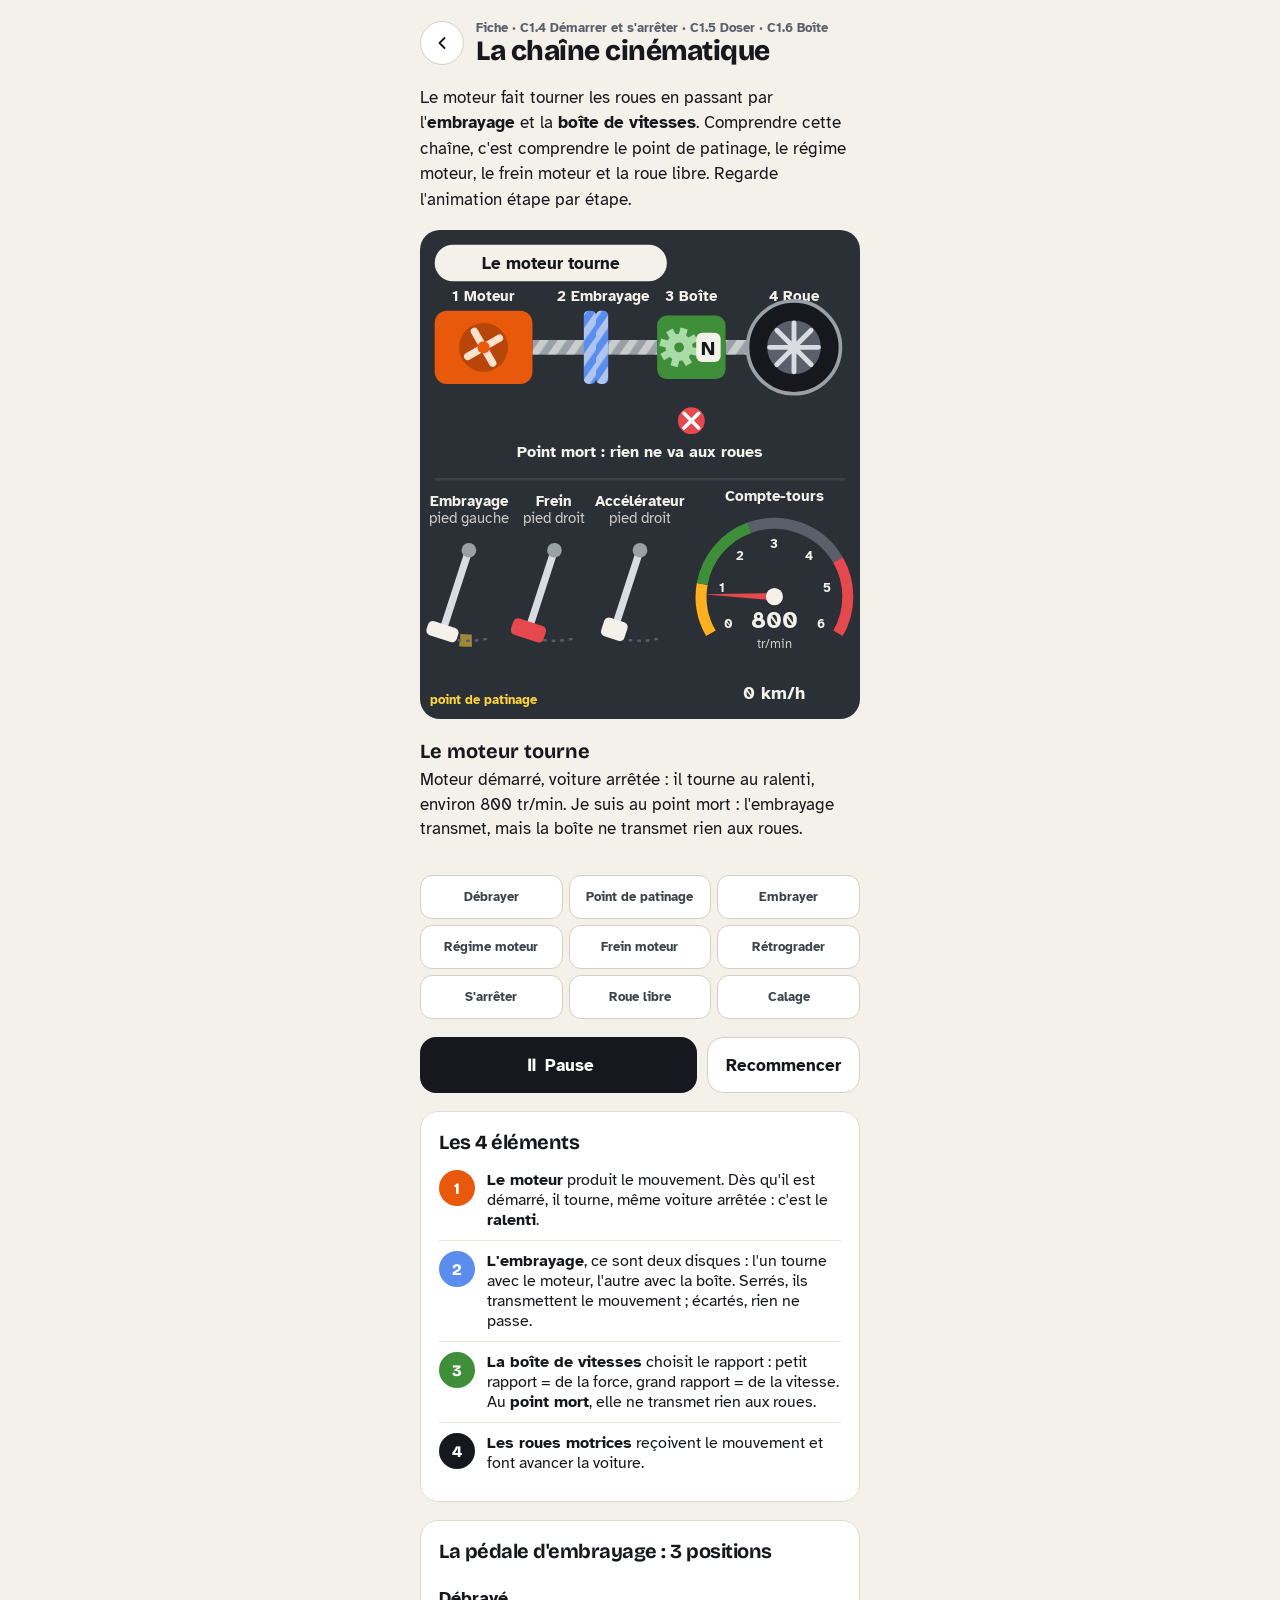
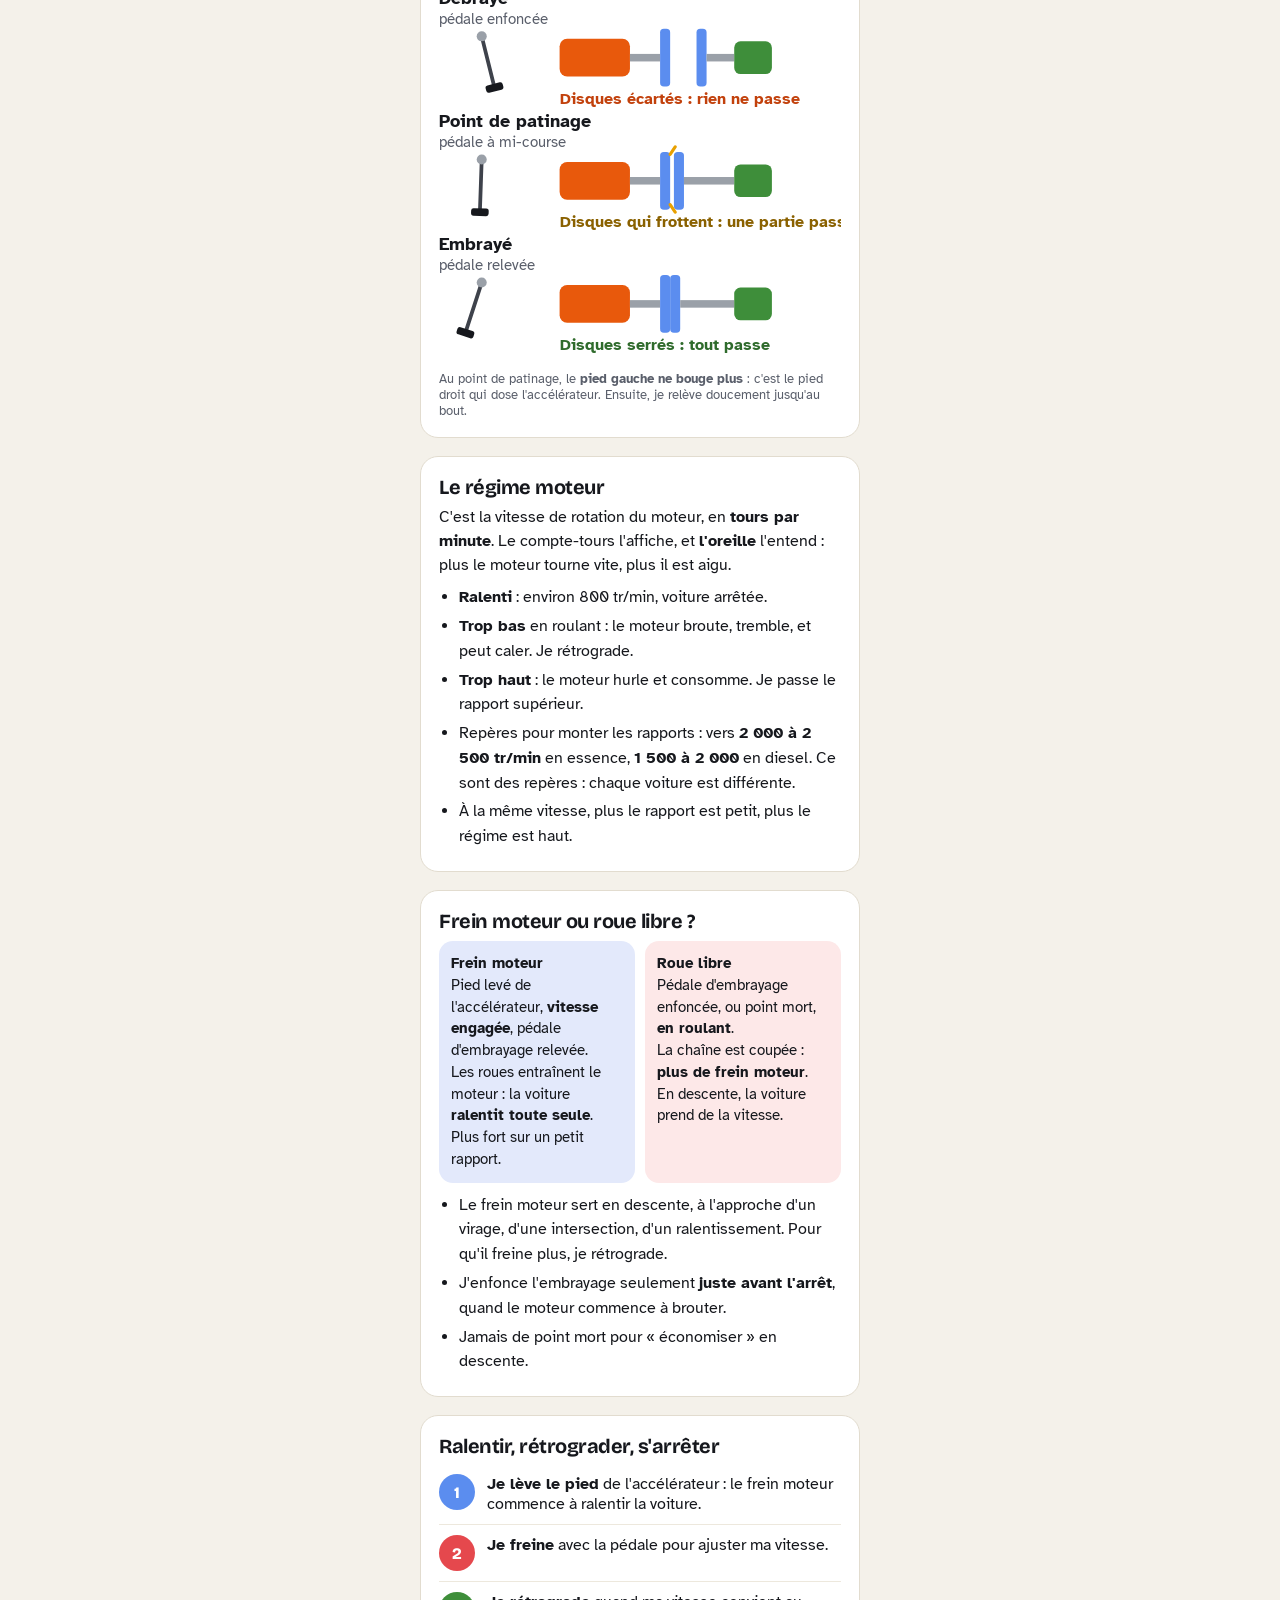
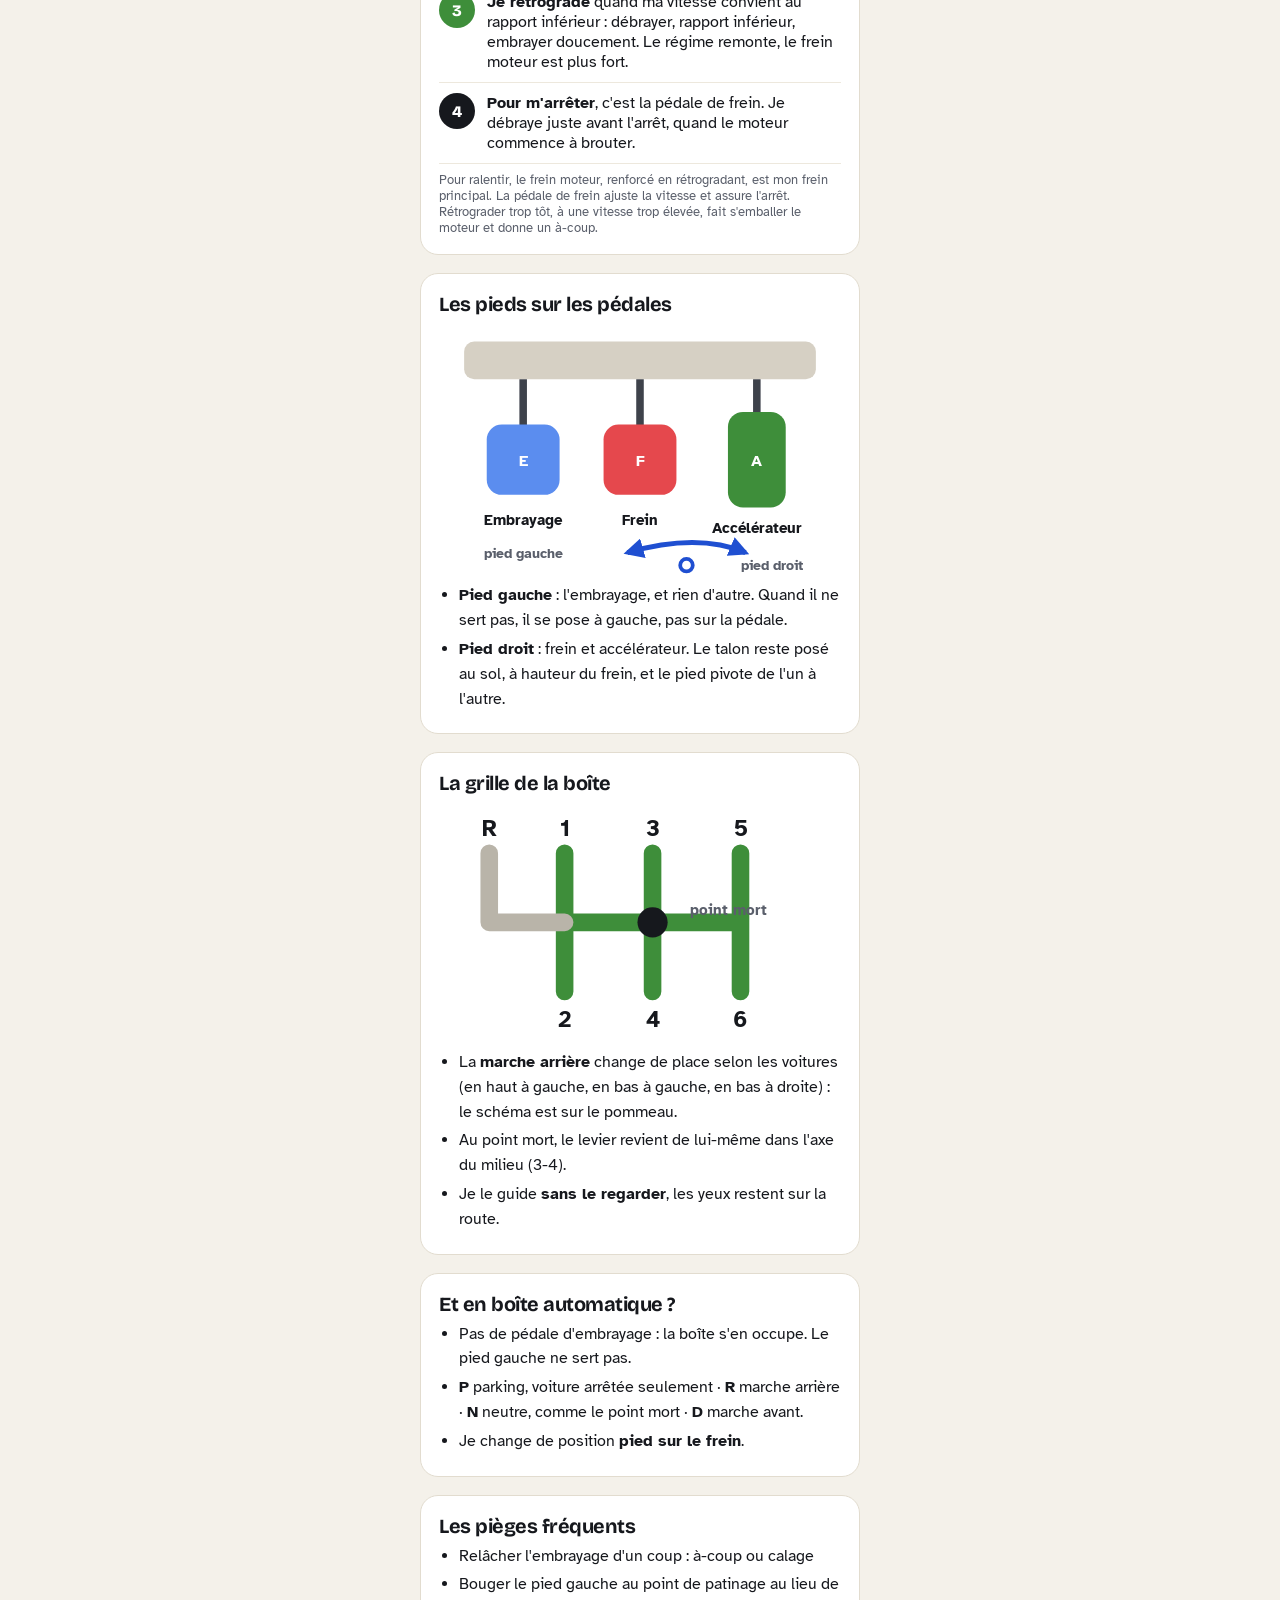
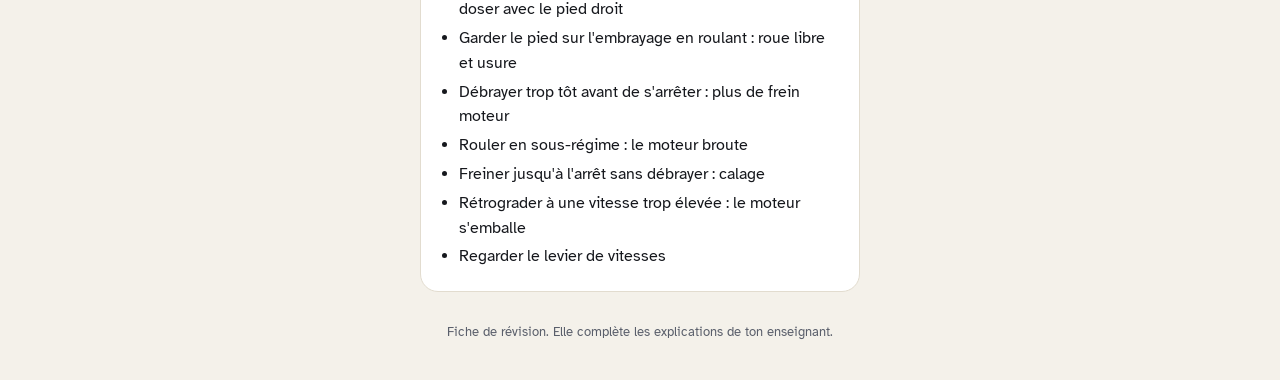
==== fiches/chaine.html @ 9e3ae167 "Add files via upload" ====
<!doctype html>
<html lang="fr">
<head>
<meta charset="utf-8">
<meta name="viewport" content="width=device-width, initial-scale=1, viewport-fit=cover">
<title>Chaîne cinématique — Fiche</title>
<meta name="theme-color" content="#F4F1EA">
<link rel="preconnect" href="https://fonts.googleapis.com">
<link href="https://fonts.googleapis.com/css2?family=Atkinson+Hyperlegible:wght@400;700&family=Bricolage+Grotesque:opsz,wght@12..96,600;12..96,800&display=swap" rel="stylesheet">
<link rel="stylesheet" href="fiches.css">
<style>
  .stage{background:#2B2F36;border-radius:20px;overflow:hidden;position:relative}
  .stage svg{display:block;width:100%;height:auto}
  .steps{display:grid;grid-template-columns:repeat(3,minmax(0,1fr));gap:6px}
  .steps button{min-height:44px;border-radius:12px;border:1px solid var(--line2);background:var(--card);font-weight:700;font-size:13px;cursor:pointer;color:var(--ink2);padding:0 4px;line-height:1.1}
  .steps button[aria-current="true"]{background:var(--ink);color:#fff;border-color:var(--ink)}
  .caption{min-height:120px;font-size:17px;line-height:1.45}
  .caption b{font-family:var(--display);font-size:20px;display:block;margin-bottom:2px}
  .ctrl{display:flex;gap:10px;align-items:center}
  .key{display:flex;gap:12px;align-items:flex-start;padding:10px 0;border-bottom:1px solid var(--soft)}
  .key:last-child{border-bottom:0}
  .key .n{flex-shrink:0;width:36px;height:36px;border-radius:18px;color:#fff;font-family:var(--display);font-weight:800;display:flex;align-items:center;justify-content:center}
  ul.clean{margin:0;padding-left:20px;line-height:1.55}
  ul.clean li{margin:4px 0}
  .two{display:grid;grid-template-columns:1fr 1fr;gap:10px}
  .two>div{border-radius:14px;padding:12px;line-height:1.45;font-size:15px}
  .lbl{font-family:'Atkinson Hyperlegible',sans-serif;font-weight:700}
  .card svg{display:block;width:100%;height:auto}
</style>
</head>
<body>
<main id="app" style="gap:18px">
  <div class="row"><a class="icon-btn" href="./" id="backlink" aria-label="Retour"><svg viewBox="0 0 24 24" fill="none" stroke="currentColor" stroke-width="2.2" stroke-linecap="round" stroke-linejoin="round"><path d="M15 18l-6-6 6-6"/></svg></a>
    <div><div class="small muted" style="font-weight:700">Fiche · C1.4 Démarrer et s'arrêter · C1.5 Doser · C1.6 Boîte</div><h1 style="font-size:28px;font-weight:800;line-height:1.1">La chaîne cinématique</h1></div></div>

  <p style="margin:0;font-size:17px;line-height:1.5">Le moteur fait tourner les roues en passant par l'<b>embrayage</b> et la <b>boîte de vitesses</b>. Comprendre cette chaîne, c'est comprendre le point de patinage, le régime moteur, le frein moteur et la roue libre. Regarde l'animation étape par étape.</p>

  <div class="stage" aria-label="Animation : moteur, embrayage, boîte de vitesses et roue, avec la pédale d'embrayage, l'accélérateur et le compte-tours">
    <svg viewBox="0 0 360 400" role="img" aria-labelledby="capT">
      <defs>
        <pattern id="stripe" width="12" height="12" patternUnits="userSpaceOnUse" patternTransform="rotate(35)"><rect width="6" height="12" fill="#F4F1EA" opacity=".55"/></pattern>
        <marker id="ah" viewBox="0 0 10 10" refX="8" refY="5" markerWidth="5" markerHeight="5" orient="auto-start-reverse"><path d="M0 0 L10 5 L0 10 Z" fill="context-stroke"/></marker>
      </defs>
      <!-- étiquettes -->
      <g class="lbl" font-size="12" fill="#F4F1EA" text-anchor="middle">
        <text x="52" y="58">1 Moteur</text><text x="150" y="58">2 Embrayage</text><text x="222" y="58">3 Boîte</text><text x="306" y="58">4 Roue</text>
      </g>
      <!-- arbres (les rayures défilent = ça tourne) -->
      <g id="sh1"><rect x="92" y="90" width="44" height="12" fill="#9AA0A8"/><rect id="sh1s" x="80" y="90" width="68" height="12" fill="url(#stripe)" clip-path="url(#c1)"/></g>
      <clipPath id="c1"><rect x="92" y="90" width="44" height="12"/></clipPath>
      <g id="sh2"><rect id="sh2r" x="156" y="90" width="38" height="12" fill="#9AA0A8"/><rect id="sh2s" x="144" y="90" width="62" height="12" fill="url(#stripe)" clip-path="url(#c2)"/></g>
      <clipPath id="c2"><rect id="c2r" x="156" y="90" width="38" height="12"/></clipPath>
      <g id="sh3"><rect x="250" y="90" width="20" height="12" fill="#9AA0A8"/><rect id="sh3s" x="238" y="90" width="44" height="12" fill="url(#stripe)" clip-path="url(#c3)"/></g>
      <clipPath id="c3"><rect x="250" y="90" width="20" height="12"/></clipPath>
      <!-- moteur -->
      <rect x="12" y="66" width="80" height="60" rx="10" fill="#E8590C"/>
      <g transform="translate(52 96)"><circle r="20" fill="#B8460A"/><g id="fanE"><rect x="-3" y="-18" width="6" height="36" rx="3" fill="#FFE2CC"/><rect x="-18" y="-3" width="36" height="6" rx="3" fill="#FFE2CC"/></g><circle r="5" fill="#E8590C"/></g>
      <!-- embrayage : disque côté moteur + disque côté boîte -->
      <g id="discA"><rect x="134" y="66" width="10" height="60" rx="4" fill="#5B8DEF"/><rect id="discAs" x="134" y="40" width="10" height="112" fill="url(#stripe)" clip-path="url(#cA)"/></g>
      <clipPath id="cA"><rect x="134" y="66" width="10" height="60" rx="4"/></clipPath>
      <g id="discB"><rect x="0" y="66" width="10" height="60" rx="4" fill="#5B8DEF"/><rect id="discBs" x="0" y="40" width="10" height="112" fill="url(#stripe)" clip-path="url(#cB)"/></g>
      <clipPath id="cB"><rect id="cBr" x="0" y="66" width="10" height="60" rx="4"/></clipPath>
      <g id="spark" opacity="0"><path d="M144 76 l6 -8 M144 96 l8 0 M144 116 l6 8" stroke="#FFD43B" stroke-width="3" stroke-linecap="round"/></g>
      <!-- boîte -->
      <rect x="194" y="70" width="56" height="52" rx="8" fill="#3E8E3A"/>
      <g transform="translate(212 96)"><g id="gear"><circle r="11" fill="#A9DBA6"/><g fill="#A9DBA6"><rect x="-3" y="-16" width="6" height="32"/><rect x="-16" y="-3" width="32" height="6"/><rect x="-3" y="-16" width="6" height="32" transform="rotate(45)"/><rect x="-3" y="-16" width="6" height="32" transform="rotate(-45)"/></g><circle r="4" fill="#3E8E3A"/></g></g>
      <rect x="226" y="84" width="20" height="24" rx="5" fill="#F4F1EA"/><text id="gearT" x="236" y="102" text-anchor="middle" class="lbl" font-size="16" fill="#16181D">N</text>
      <!-- roue -->
      <g transform="translate(306 96)"><circle r="38" fill="#16181D" stroke="#9AA0A8" stroke-width="3"/><circle r="22" fill="#5A5F6B"/><g id="wheel" stroke="#D9DCE0" stroke-width="4" stroke-linecap="round"><path d="M0 -20 V20 M-20 0 H20 M-14 -14 L14 14 M-14 14 L14 -14"/></g><circle r="5" fill="#D9DCE0"/><path id="brk" d="M-21 -21 A30 30 0 0 1 21 -21" stroke="#E5484D" stroke-width="9" fill="none" stroke-linecap="round" opacity="0"/></g>
      <!-- sens de l'entraînement -->
      <g id="flow" opacity="0"><line id="flowL" x1="30" y1="156" x2="330" y2="156" stroke="#FFB020" stroke-width="5" stroke-linecap="round" marker-end="url(#ah)"/></g>
      <g id="cut" opacity="0"><circle cx="150" cy="156" r="11" fill="#E5484D"/><path d="M144 150 l12 12 M156 150 l-12 12" stroke="#fff" stroke-width="3" stroke-linecap="round"/></g>
      <text id="flowT" x="180" y="186" text-anchor="middle" class="lbl" font-size="13" fill="#F4F1EA"></text>
      <line x1="12" y1="204" x2="348" y2="204" stroke="#3E424B" stroke-width="2"/>
      <!-- pédales (vue de côté, pivot en haut, conducteur à gauche) -->
      <g class="lbl" font-size="12" fill="#F4F1EA" text-anchor="middle"><text x="40" y="226">Embrayage</text><text x="40" y="240" font-weight="400" opacity=".8">pied gauche</text><text x="110" y="226">Frein</text><text x="110" y="240" font-weight="400" opacity=".8">pied droit</text><text x="180" y="226">Accélérateur</text><text x="180" y="240" font-weight="400" opacity=".8">pied droit</text></g>
      <g transform="translate(40 262)">
        <path id="ppzone" d="" stroke="#FFD43B" stroke-width="10" fill="none" opacity=".55"/>
        <path id="travC" stroke="#5A5F6B" stroke-width="2" fill="none" stroke-dasharray="3 4"/>
        <g id="pedC"><rect x="-3" y="0" width="6" height="70" rx="3" fill="#D9DCE0"/><rect x="-13" y="64" width="26" height="12" rx="4" fill="#F4F1EA"/></g>
        <circle r="6" fill="#9AA0A8"/>
      </g>
      <g transform="translate(110 262)">
        <path id="travF" stroke="#5A5F6B" stroke-width="2" fill="none" stroke-dasharray="3 4"/>
        <g id="pedF"><rect x="-3" y="0" width="6" height="70" rx="3" fill="#D9DCE0"/><rect x="-14" y="62" width="28" height="14" rx="4" fill="#E5484D"/></g>
        <circle r="6" fill="#9AA0A8"/>
      </g>
      <g transform="translate(180 262)">
        <path id="travA" stroke="#5A5F6B" stroke-width="2" fill="none" stroke-dasharray="3 4"/>
        <g id="pedA"><rect x="-3" y="0" width="6" height="70" rx="3" fill="#D9DCE0"/><rect x="-10" y="60" width="20" height="16" rx="4" fill="#F4F1EA"/></g>
        <circle r="6" fill="#9AA0A8"/>
      </g>
      <text x="52" y="388" text-anchor="middle" class="lbl" font-size="11" fill="#FFD43B">point de patinage</text>
      <!-- compte-tours -->
      <g transform="translate(290 300)">
        <path id="arcs" fill="none"/>
        <g id="ticks"></g>
        <g id="needle"><path d="M-3 0 L0 -58 L3 0 Z" fill="#E5484D"/></g><circle r="7" fill="#F4F1EA"/>
        <text y="26" text-anchor="middle" class="lbl" font-size="20" fill="#F4F1EA" id="rpmT">800</text>
        <text y="42" text-anchor="middle" font-family="Atkinson Hyperlegible, sans-serif" font-size="11" fill="#F4F1EA" opacity=".8">tr/min</text>
        <text y="-78" text-anchor="middle" class="lbl" font-size="12" fill="#F4F1EA">Compte-tours</text>
      </g>
      <text id="spdT" x="290" y="384" text-anchor="middle" class="lbl" font-size="15" fill="#F4F1EA">0 km/h</text>
      <g id="stallB" opacity="0"><rect x="134" y="142" width="92" height="28" rx="14" fill="#E5484D"/><text x="180" y="161" text-anchor="middle" class="lbl" font-size="14" fill="#fff">Calé !</text></g>
      <g><rect x="12" y="12" width="190" height="30" rx="15" fill="#F4F1EA"/><text id="badgeT" x="107" y="32" text-anchor="middle" class="lbl" font-size="14" fill="#16181D"></text></g>
    </svg>
  </div>

  <div class="caption" id="cap" aria-live="polite"><b id="capT"></b><span id="capS"></span></div>
  <div class="steps" id="steps"></div>
  <div class="ctrl"><button class="btn btn-dark" id="play" style="flex:1">⏸ Pause</button><button class="btn btn-light" id="restart" style="width:auto;padding:0 18px">Recommencer</button></div>

  <div class="card"><h2 style="font-size:20px;margin-bottom:6px">Les 4 éléments</h2>
    <div class="key"><span class="n" style="background:#E8590C">1</span><div><b>Le moteur</b> produit le mouvement. Dès qu'il est démarré, il tourne, même voiture arrêtée : c'est le <b>ralenti</b>.</div></div>
    <div class="key"><span class="n" style="background:#5B8DEF">2</span><div><b>L'embrayage</b>, ce sont deux disques : l'un tourne avec le moteur, l'autre avec la boîte. Serrés, ils transmettent le mouvement ; écartés, rien ne passe.</div></div>
    <div class="key"><span class="n" style="background:#3E8E3A">3</span><div><b>La boîte de vitesses</b> choisit le rapport : petit rapport = de la force, grand rapport = de la vitesse. Au <b>point mort</b>, elle ne transmet rien aux roues.</div></div>
    <div class="key"><span class="n" style="background:#16181D">4</span><div><b>Les roues motrices</b> reçoivent le mouvement et font avancer la voiture.</div></div>
  </div>

  <div class="card" id="pedale"><h2 style="font-size:20px;margin-bottom:8px">La pédale d'embrayage : 3 positions</h2>
    <svg viewBox="0 0 320 312" role="img" aria-label="Trois positions de la pédale d'embrayage : enfoncée, disques écartés ; à mi-course, disques qui se touchent ; relevée, disques serrés" id="three"></svg>
    <p class="small muted" style="margin:8px 0 0">Au point de patinage, le <b>pied gauche ne bouge plus</b> : c'est le pied droit qui dose l'accélérateur. Ensuite, je relève doucement jusqu'au bout.</p>
  </div>

  <div class="card" id="regime"><h2 style="font-size:20px;margin-bottom:6px">Le régime moteur</h2>
    <p style="margin:0 0 8px;line-height:1.5">C'est la vitesse de rotation du moteur, en <b>tours par minute</b>. Le compte-tours l'affiche, et <b>l'oreille</b> l'entend : plus le moteur tourne vite, plus il est aigu.</p>
    <ul class="clean">
      <li><b>Ralenti</b> : environ 800 tr/min, voiture arrêtée.</li>
      <li><b>Trop bas</b> en roulant : le moteur broute, tremble, et peut caler. Je rétrograde.</li>
      <li><b>Trop haut</b> : le moteur hurle et consomme. Je passe le rapport supérieur.</li>
      <li>Repères pour monter les rapports : vers <b>2 000 à 2 500 tr/min</b> en essence, <b>1 500 à 2 000</b> en diesel. Ce sont des repères : chaque voiture est différente.</li>
      <li>À la même vitesse, plus le rapport est petit, plus le régime est haut.</li>
    </ul>
  </div>

  <div class="card" id="frein"><h2 style="font-size:20px;margin-bottom:8px">Frein moteur ou roue libre ?</h2>
    <div class="two">
      <div style="background:#E3E9FB"><b>Frein moteur</b><br>Pied levé de l'accélérateur, <b>vitesse engagée</b>, pédale d'embrayage relevée.<br>Les roues entraînent le moteur : la voiture <b>ralentit toute seule</b>.<br>Plus fort sur un petit rapport.</div>
      <div style="background:#FDE8E8"><b>Roue libre</b><br>Pédale d'embrayage enfoncée, ou point mort, <b>en roulant</b>.<br>La chaîne est coupée : <b>plus de frein moteur</b>.<br>En descente, la voiture prend de la vitesse.</div>
    </div>
    <ul class="clean" style="margin-top:10px">
      <li>Le frein moteur sert en descente, à l'approche d'un virage, d'une intersection, d'un ralentissement. Pour qu'il freine plus, je rétrograde.</li>
      <li>J'enfonce l'embrayage seulement <b>juste avant l'arrêt</b>, quand le moteur commence à brouter.</li>
      <li>Jamais de point mort pour « économiser » en descente.</li>
    </ul>
  </div>

  <div class="card" id="ralentir"><h2 style="font-size:20px;margin-bottom:6px">Ralentir, rétrograder, s'arrêter</h2>
    <div class="key"><span class="n" style="background:#5B8DEF">1</span><div><b>Je lève le pied</b> de l'accélérateur : le frein moteur commence à ralentir la voiture.</div></div>
    <div class="key"><span class="n" style="background:#E5484D">2</span><div><b>Je freine</b> avec la pédale pour ajuster ma vitesse.</div></div>
    <div class="key"><span class="n" style="background:#3E8E3A">3</span><div><b>Je rétrograde</b> quand ma vitesse convient au rapport inférieur : débrayer, rapport inférieur, embrayer doucement. Le régime remonte, le frein moteur est plus fort.</div></div>
    <div class="key"><span class="n" style="background:#16181D">4</span><div><b>Pour m'arrêter</b>, c'est la pédale de frein. Je débraye juste avant l'arrêt, quand le moteur commence à brouter.</div></div>
    <p class="small muted" style="margin:8px 0 0">Pour ralentir, le frein moteur, renforcé en rétrogradant, est mon frein principal. La pédale de frein ajuste la vitesse et assure l'arrêt. Rétrograder trop tôt, à une vitesse trop élevée, fait s'emballer le moteur et donne un à-coup.</p>
  </div>

  <div class="card" id="pieds"><h2 style="font-size:20px;margin-bottom:8px">Les pieds sur les pédales</h2>
    <svg viewBox="0 0 320 200" role="img" aria-label="Trois pédales : embrayage à gauche pour le pied gauche, frein au milieu et accélérateur à droite pour le pied droit, qui pivote sur le talon">
      <rect x="20" y="14" width="280" height="30" rx="8" fill="#D6D0C4"/>
      <g fill="#3E424B"><rect x="64" y="44" width="6" height="40"/><rect x="157" y="44" width="6" height="40"/><rect x="250" y="44" width="6" height="30"/></g>
      <rect x="38" y="80" width="58" height="56" rx="12" fill="#5B8DEF"/><rect x="131" y="80" width="58" height="56" rx="12" fill="#E5484D"/><rect x="230" y="70" width="46" height="76" rx="12" fill="#3E8E3A"/>
      <g class="lbl" font-size="13" fill="#fff" text-anchor="middle"><text x="67" y="113">E</text><text x="160" y="113">F</text><text x="253" y="113">A</text></g>
      <g class="lbl" font-size="12" fill="#16181D" text-anchor="middle"><text x="67" y="160">Embrayage</text><text x="160" y="160">Frein</text><text x="253" y="166">Accélérateur</text></g>
      <path d="M150 182 Q206 166 244 182" stroke="#1F4FD1" stroke-width="4" fill="none" marker-start="url(#ah2)" marker-end="url(#ah2)"/>
      <circle cx="197" cy="192" r="5" fill="none" stroke="#1F4FD1" stroke-width="3"/>
      <defs><marker id="ah2" viewBox="0 0 10 10" refX="8" refY="5" markerWidth="4" markerHeight="4" orient="auto-start-reverse"><path d="M0 0 L10 5 L0 10 Z" fill="#1F4FD1"/></marker></defs>
      <text x="67" y="186" text-anchor="middle" class="lbl" font-size="11" fill="#5A5F6B">pied gauche</text>
      <text x="290" y="196" text-anchor="end" class="lbl" font-size="11" fill="#5A5F6B">pied droit</text>
    </svg>
    <ul class="clean" style="margin-top:8px">
      <li><b>Pied gauche</b> : l'embrayage, et rien d'autre. Quand il ne sert pas, il se pose à gauche, pas sur la pédale.</li>
      <li><b>Pied droit</b> : frein et accélérateur. Le talon reste posé au sol, à hauteur du frein, et le pied pivote de l'un à l'autre.</li>
    </ul>
  </div>

  <div class="card" id="boite"><h2 style="font-size:20px;margin-bottom:8px">La grille de la boîte</h2>
    <svg viewBox="0 0 320 190" role="img" aria-label="Grille en H : marche arrière, 1 et 3 et 5 en haut, 2 et 4 en bas, point mort au milieu">
      <g stroke="#3E8E3A" stroke-width="14" stroke-linecap="round" fill="none">
        <path d="M100 40 V150 M170 40 V150 M240 40 V150 M100 95 H240"/>
      </g>
      <path d="M40 40 V95 H100" stroke="#B9B4A9" stroke-width="14" stroke-linecap="round" stroke-linejoin="round" fill="none"/>
      <g class="lbl" font-size="18" fill="#16181D" text-anchor="middle"><text x="40" y="26">R</text><text x="100" y="26">1</text><text x="170" y="26">3</text><text x="240" y="26">5</text><text x="100" y="178">2</text><text x="170" y="178">4</text><text x="240" y="178">6</text></g>
      <circle cx="170" cy="95" r="12" fill="#16181D"/><text x="200" y="89" class="lbl" font-size="12" fill="#5A5F6B">point mort</text>
    </svg>
    <ul class="clean" style="margin-top:8px">
      <li>La <b>marche arrière</b> change de place selon les voitures (en haut à gauche, en bas à gauche, en bas à droite) : le schéma est sur le pommeau.</li>
      <li>Au point mort, le levier revient de lui-même dans l'axe du milieu (3-4).</li>
      <li>Je le guide <b>sans le regarder</b>, les yeux restent sur la route.</li>
    </ul>
  </div>

  <div class="card" id="auto"><h2 style="font-size:20px;margin-bottom:6px">Et en boîte automatique ?</h2>
    <ul class="clean">
      <li>Pas de pédale d'embrayage : la boîte s'en occupe. Le pied gauche ne sert pas.</li>
      <li><b>P</b> parking, voiture arrêtée seulement · <b>R</b> marche arrière · <b>N</b> neutre, comme le point mort · <b>D</b> marche avant.</li>
      <li>Je change de position <b>pied sur le frein</b>.</li>
    </ul>
  </div>

  <div class="card"><h2 style="font-size:20px;margin-bottom:6px">Les pièges fréquents</h2>
    <ul class="clean"><li>Relâcher l'embrayage d'un coup : à-coup ou calage</li><li>Bouger le pied gauche au point de patinage au lieu de doser avec le pied droit</li><li>Garder le pied sur l'embrayage en roulant : roue libre et usure</li><li>Débrayer trop tôt avant de s'arrêter : plus de frein moteur</li><li>Rouler en sous-régime : le moteur broute</li><li>Freiner jusqu'à l'arrêt sans débrayer : calage</li><li>Rétrograder à une vitesse trop élevée : le moteur s'emballe</li><li>Regarder le levier de vitesses</li></ul></div>

  <p class="footer">Fiche de révision. Elle complète les explications de ton enseignant.</p>
</main>
<script>
(function () {
  'use strict';
  (function backlink() { // retour : liste des fiches ; ouverte depuis l'outil de l'enseignant (?o=1) : page précédente
    const bl = document.getElementById('backlink');
    bl.href = './'; bl.setAttribute('aria-label', 'Toutes les fiches');
    if (new URLSearchParams(location.search).has('o')) bl.addEventListener('click', function (e) { if (history.length > 1) { e.preventDefault(); history.back(); } });
  })();
  const $ = (id) => document.getElementById(id);
  const ease = (t) => t < .5 ? 2 * t * t : 1 - Math.pow(-2 * t + 2, 2) / 2;
  const lerp = (a, b, t) => a + (b - a) * t;
  const seg = (p, a, b) => Math.max(0, Math.min(1, (p - a) / (b - a)));
  const R1 = 125, R2 = 65, R3 = 45; // tr/min par km/h en 1re, 2e, 3e

  // ---- compte-tours : arcs et graduations (0 à 6000 tr/min sur 240°) ----
  const ang = (rpm) => -120 + Math.min(rpm, 6000) / 6000 * 240;
  function arc(a1, a2, r) {
    const p = (a) => [Math.sin(a * Math.PI / 180) * r, -Math.cos(a * Math.PI / 180) * r];
    const [x1, y1] = p(a1), [x2, y2] = p(a2);
    return `M${x1.toFixed(1)} ${y1.toFixed(1)} A${r} ${r} 0 ${a2 - a1 > 180 ? 1 : 0} 1 ${x2.toFixed(1)} ${y2.toFixed(1)}`;
  }
  (function gauge() {
    const zones = [[0, 1000, '#FFB020'], [1000, 2500, '#3E8E3A'], [2500, 4500, '#5A5F6B'], [4500, 6000, '#E5484D']];
    $('arcs').outerHTML = zones.map(([a, b, c]) => `<path d="${arc(ang(a), ang(b), 60)}" stroke="${c}" stroke-width="9" fill="none"/>`).join('');
    let t = '';
    for (let k = 0; k <= 6; k++) { const a = ang(k * 1000) * Math.PI / 180; t += `<text x="${(Math.sin(a) * 44).toFixed(1)}" y="${(-Math.cos(a) * 44 + 4).toFixed(1)}" text-anchor="middle" font-family="Atkinson Hyperlegible, sans-serif" font-size="11" font-weight="700" fill="#F4F1EA">${k}</text>`; }
    $('ticks').innerHTML = t;
  })();

  // ---- pédales : angle relevée / enfoncée ----
  const PED_UP = 18, PED_DOWN = -14; // le conducteur est à gauche : enfoncer pousse la pédale vers la droite
  const pedAngle = (down) => lerp(PED_UP, PED_DOWN, down);
  const ppt = (d, r) => { const a = pedAngle(d) * Math.PI / 180; return [(-Math.sin(a) * r).toFixed(1), (Math.cos(a) * r).toFixed(1)]; };
  const arcP = (d1, d2, r) => { const [x1, y1] = ppt(d1, r), [x2, y2] = ppt(d2, r); return `M${x1} ${y1} A${r} ${r} 0 0 ${d2 > d1 ? 0 : 1} ${x2} ${y2}`; };
  ['travC', 'travF', 'travA'].forEach((id) => $(id).setAttribute('d', arcP(0, 1, 74)));
  $('ppzone').setAttribute('d', arcP(.38, .62, 74));

  // ---- les étapes ----
  // c : embrayage (0 = pédale enfoncée / débrayé, 1 = relevée / embrayé) · g : gaz (0-1)
  // rpm : régime · v : km/h · b : rotation du disque côté boîte (tr/min équivalents) · flow : 'fwd' | 'back' | 'cut' | 'none'
  const STEPS = [
    { id: '', k: 'Le moteur tourne', d: 4200, t: 'Le moteur tourne', s: 'Moteur démarré, voiture arrêtée : il tourne au ralenti, environ 800 tr/min. Je suis au point mort : l\'embrayage transmet, mais la boîte ne transmet rien aux roues.',
      f: (p) => ({ c: 1, g: 0, rpm: 800, v: 0, b: 800, gear: 'N', flow: 'none', ft: 'Point mort : rien ne va aux roues' }) },
    { id: 'debrayer', k: 'Débrayer', d: 4600, t: 'Débrayer et passer la 1re', s: 'J\'enfonce la pédale d\'embrayage à fond : les deux disques s\'écartent, le moteur tourne seul. Le disque côté boîte s\'arrête : je peux passer la 1re sans craquer.',
      f: (p) => { const c = 1 - ease(seg(p, 0, .35)); return { c, g: 0, rpm: 800, v: 0, b: 800 * c * c, gear: p > .6 ? '1' : 'N', flow: 'cut', ft: 'Pédale enfoncée : moteur et roues séparés' }; } },
    { id: 'patinage', k: 'Point de patinage', d: 6200, t: 'Le point de patinage', s: 'Je relève doucement la pédale : les disques se touchent et frottent. Le moteur commence à entraîner la voiture, le régime baisse un peu et le bruit devient plus sourd. Le pied gauche s\'immobilise, le pied droit accélère légèrement.',
      f: (p) => { const c = lerp(0, .5, ease(seg(p, 0, .35))), touch = seg(p, .33, 1); const g = .18 * seg(p, .4, .7);
        const v = 6 * ease(touch); const rpm = p < .33 ? 800 : (p < .45 ? lerp(800, 700, seg(p, .33, .45)) : lerp(700, 1100, seg(p, .45, .8)));
        return { c, g, rpm, v, b: v * R1, gear: '1', flow: touch > 0 ? 'slip' : 'cut', ft: touch > 0 ? 'Les disques frottent : une partie passe' : 'Disques encore écartés' }; } },
    { id: 'embrayer', k: 'Embrayer', d: 4400, t: 'Embrayer', s: 'Une fois la voiture lancée, je finis de relever la pédale doucement. Les disques sont serrés : moteur, boîte et roues tournent ensemble.',
      f: (p) => { const q = ease(p), v = lerp(6, 12, q); return { c: lerp(.5, 1, q), g: lerp(.18, .25, q), rpm: lerp(1100, 12 * R1, q), v, b: v * R1, gear: '1', flow: 'fwd', ft: 'Le moteur entraîne les roues' }; } },
    { id: 'regime', k: 'Régime moteur', d: 7600, t: 'Le régime moteur', s: 'J\'accélère : le régime monte, la voiture prend de la vitesse. Vers 2 000 – 2 500 tr/min, je passe la 2e : débrayer, changer, embrayer. À la même vitesse, en 2e, le régime redescend.',
      f: (p) => { let c = 1, g, rpm, v, gear = '1', flow = 'fwd', ft = 'Le moteur entraîne les roues';
        if (p < .55) { const q = ease(seg(p, 0, .55)); rpm = lerp(1500, 3000, q); v = rpm / R1; g = lerp(.25, .7, q); }
        else { v = 24; const sh = seg(p, .55, .9); g = sh < .5 ? 0 : .35; c = sh < .3 ? 1 - seg(sh, 0, .3) : (sh < .55 ? 0 : seg(sh, .55, 1)); gear = sh > .42 ? '2' : (sh > .3 ? 'N' : '1');
          rpm = sh < .3 ? lerp(3000, 2600, seg(sh, 0, .3)) : lerp(2600, v * R2, seg(sh, .3, 1)); if (c < .9) { flow = 'cut'; ft = 'Changement de rapport : je débraye'; } }
        return { c, g, rpm, v, b: gear === '1' ? v * R1 : (gear === '2' ? v * R2 : rpm * c), gear, flow, ft }; } },
    { id: 'freinmoteur', k: 'Frein moteur', d: 5400, t: 'Le frein moteur', s: 'Je lève le pied de l\'accélérateur, la 2e reste engagée, pédale d\'embrayage relevée. Ce sont maintenant les roues qui entraînent le moteur : il freine la voiture, qui ralentit toute seule. C\'est mon frein principal pour ralentir. Plus le rapport est petit, plus il freine.',
      f: (p) => { const v = lerp(24, 13, ease(p)); return { c: 1, g: 0, rpm: v * R2, v, b: v * R2, gear: '2', flow: 'back', ft: 'Les roues entraînent le moteur : il freine' }; } },
    { id: 'retrograder', k: 'Rétrograder', d: 10000, t: 'Ralentir et rétrograder', s: 'En 3e à 45 km/h, je lève le pied : le frein moteur agit, mais en 3e il est faible. Je freine avec la pédale pour ajuster ma vitesse, puis je rétrograde en 2e : débrayer, 2e, embrayer doucement. Le régime remonte et le frein moteur devient plus fort.',
      f: (p) => { let v, c = 1, g = 0, fb = 0, gear = '3', rpm, flow = 'back', ft;
        if (p < .15) { const q = seg(p, 0, .15); v = lerp(45, 42, q); g = lerp(.3, 0, seg(q, 0, .3)); ft = 'Pied levé : frein moteur, faible en 3e'; }
        else if (p < .42) { const q = seg(p, .15, .42); v = lerp(42, 28, ease(q)); fb = .45 * Math.min(1, q * 3); ft = 'Je freine : la pédale ajuste la vitesse'; }
        else if (p < .64) { const q = seg(p, .42, .64); v = lerp(28, 26, q); fb = lerp(.45, 0, seg(q, 0, .4)); c = q < .25 ? 1 - seg(q, 0, .25) : (q < .5 ? 0 : seg(q, .5, 1)); gear = q < .3 ? '3' : (q < .42 ? 'N' : '2'); flow = c > .9 ? 'back' : 'cut'; ft = 'Je rétrograde : débrayer, 2e, embrayer'; }
        else { const q = seg(p, .64, 1); v = lerp(26, 14, ease(q)); gear = '2'; ft = 'En 2e : le frein moteur est plus fort'; }
        const geared = gear === '3' ? v * R3 : (gear === '2' ? v * R2 : 800);
        rpm = c > .95 ? geared : lerp(800, geared, c);
        return { c, g, fb, rpm, v, b: gear === 'N' ? rpm * c : geared, gear, flow, ft }; } },
    { id: 'arret', k: 'S\'arrêter', d: 7000, t: 'S\'arrêter', s: 'Pour m\'arrêter, c\'est la pédale de frein. Je freine progressivement ; quand le moteur commence à brouter, je débraye pour ne pas caler. Je garde le pied sur le frein jusqu\'à l\'arrêt complet, puis je mets le point mort.',
      f: (p) => { let v, c = 1, fb, gear = '2', flow = 'back', ft, rpm;
        if (p < .28) { const q = seg(p, 0, .28); v = lerp(14, 11, q); fb = .4 * Math.min(1, q * 3); ft = 'Je freine progressivement'; }
        else if (p < .38) { v = lerp(11, 10, seg(p, .28, .38)); fb = .4; c = 1 - seg(p, .28, .38); flow = 'cut'; ft = 'Le moteur broute : je débraye'; }
        else { const q = seg(p, .38, .82); v = lerp(10, 0, ease(q)); fb = q < 1 ? .45 : .3; c = 0; flow = 'cut'; ft = v > 0 ? 'Je freine jusqu\'à l\'arrêt complet' : 'Arrêté : pied sur le frein, point mort'; if (p > .9) gear = 'N'; }
        rpm = c > .95 ? v * R2 : lerp(800, v * R2, c);
        return { c, g: 0, fb, rpm, v, b: gear === 'N' ? 0 : v * R2, gear, flow, ft }; } },
    { id: 'rouelibre', k: 'Roue libre', d: 5400, t: 'La roue libre', s: 'Si j\'enfonce l\'embrayage (ou si je mets le point mort) en roulant, la chaîne est coupée. Le moteur retombe au ralenti, les roues tournent seules : plus de frein moteur. En descente, la voiture accélère. À éviter, sauf juste avant de s\'arrêter.',
      f: (p) => { const c = 1 - ease(seg(p, 0, .2)), v = lerp(24, 22, p); return { c, g: 0, rpm: c > .5 ? v * R2 : lerp(v * R2, 800, seg(p, .1, .45)), v, b: v * R2, gear: '2', flow: 'cut', ft: 'Chaîne coupée : plus de frein moteur' }; } },
    { id: 'calage', k: 'Calage', d: 4800, t: 'Le calage', s: 'En 1re, voiture arrêtée, je relâche l\'embrayage d\'un coup sans accélérer. Le moteur n\'a pas assez de force pour entraîner la voiture : le régime s\'effondre, la voiture fait un à-coup et le moteur s\'arrête.',
      f: (p) => { const c = ease(seg(p, 0, .2)), drop = seg(p, .15, .45); const rpm = lerp(800, 0, drop); const v = p < .45 ? 3 * Math.sin(seg(p, .12, .45) * Math.PI) : 0;
        return { c, g: 0, rpm, v, b: v * R1, gear: '1', flow: p < .45 ? 'fwd' : 'none', ft: p < .45 ? 'Embrayage relâché d\'un coup' : 'Moteur arrêté', stall: p > .45 }; } }
  ];
  const stepsEl = $('steps');
  STEPS.slice(1).forEach((st, i) => { const b = document.createElement('button'); b.textContent = st.k; b.addEventListener('click', () => go(i + 1)); stepsEl.appendChild(b); });

  let idx = 0, t0 = performance.now(), paused = false, pauseAt = 0, last = performance.now();
  const ph = { e: 0, b: 0, w: 0 };
  function go(i) { idx = i; t0 = performance.now(); if (paused) pauseAt = t0; }

  function draw(p, dt) {
    const st = STEPS[idx], s = st.f(Math.max(0, Math.min(1, p)));
    // rotations (1 tour visuel par seconde pour 1000 tr/min)
    if (!paused) { ph.e += s.rpm / 1000 * dt; ph.b += s.b / 1000 * dt; ph.w += s.v / 12 * dt; }
    const gap = Math.max(0, (.5 - s.c) / .5) * 18; // écart des disques
    const xB = 144 + gap;
    $('discB').setAttribute('transform', `translate(${xB} 0)`);
    $('cBr').setAttribute('x', 0);
    $('sh2r').setAttribute('x', xB + 10); $('sh2r').setAttribute('width', 194 - xB - 10);
    $('c2r').setAttribute('x', xB + 10); $('c2r').setAttribute('width', 194 - xB - 10);
    $('fanE').setAttribute('transform', `rotate(${(ph.e * 360) % 360})`);
    $('gear').setAttribute('transform', `rotate(${(ph.b * 360) % 360})`);
    $('wheel').setAttribute('transform', `rotate(${(ph.w * 360) % 360})`);
    $('sh1s').setAttribute('x', 80 + (ph.e * 12) % 12);
    $('discAs').setAttribute('y', 40 + (ph.e * 14) % 14);
    $('discBs').setAttribute('y', 40 + (ph.b * 14) % 14);
    $('sh2s').setAttribute('x', 144 + gap + (ph.b * 12) % 12);
    $('sh3s').setAttribute('x', 238 + (ph.w * 24) % 12);
    $('gearT').textContent = s.gear;
    const slip = s.flow === 'slip' && s.c > .45 && Math.abs(s.rpm - s.b) > 60;
    $('spark').setAttribute('opacity', slip && Math.floor(performance.now() / 120) % 2 ? 1 : 0);
    // sens d'entraînement
    const fl = $('flowL');
    if (s.flow === 'fwd' || s.flow === 'slip') { $('flow').setAttribute('opacity', 1); fl.setAttribute('x1', 30); fl.setAttribute('x2', 330); fl.setAttribute('stroke', '#FFB020'); }
    else if (s.flow === 'back') { $('flow').setAttribute('opacity', 1); fl.setAttribute('x1', 330); fl.setAttribute('x2', 30); fl.setAttribute('stroke', '#5B8DEF'); }
    else $('flow').setAttribute('opacity', 0);
    $('cut').setAttribute('opacity', s.flow === 'cut' ? 1 : 0);
    if (s.flow === 'none' && s.gear === 'N') { $('cut').setAttribute('opacity', 1); $('cut').setAttribute('transform', 'translate(72 0)'); } else $('cut').setAttribute('transform', '');
    $('flowT').textContent = s.ft || '';
    // pédales et compte-tours
    $('pedC').setAttribute('transform', `rotate(${pedAngle(1 - s.c)})`);
    $('pedA').setAttribute('transform', `rotate(${pedAngle(s.g)})`);
    $('pedF').setAttribute('transform', `rotate(${pedAngle(s.fb || 0)})`);
    $('brk').setAttribute('opacity', Math.min(1, (s.fb || 0) * 2));
    const shake = s.rpm > 0 && s.rpm < 750 ? Math.sin(performance.now() / 30) * 3 : 0;
    $('needle').setAttribute('transform', `rotate(${ang(Math.max(0, s.rpm)) + shake})`);
    $('rpmT').textContent = String(Math.round(s.rpm / 50) * 50);
    $('spdT').textContent = Math.round(s.v) + ' km/h';
    $('stallB').setAttribute('opacity', s.stall ? 1 : 0);
    $('badgeT').textContent = st.k;
    $('capT').textContent = st.t; $('capS').textContent = st.s;
    [...stepsEl.children].forEach((b, i) => b.setAttribute('aria-current', String(i + 1 === idx)));
  }
  function loop(now) {
    const dt = Math.min(.05, (now - last) / 1000); last = now;
    if (!paused) { let p = (now - t0) / STEPS[idx].d; if (p >= 1) { idx = (idx + 1) % STEPS.length; t0 = now; p = 0; } draw(p, dt); }
    else draw((pauseAt - t0) / STEPS[idx].d, 0);
    requestAnimationFrame(loop);
  }
  $('play').addEventListener('click', () => {
    if (paused) { t0 += performance.now() - pauseAt; paused = false; $('play').textContent = '⏸ Pause'; }
    else { paused = true; pauseAt = performance.now(); $('play').textContent = '▶ Lecture'; }
  });
  $('restart').addEventListener('click', () => go(0));
  function fromHash() {
    const h = location.hash.replace('#', ''); if (!h) return;
    const i = STEPS.findIndex((s) => s.id === h);
    if (i > 0) go(i);
    else if ($(h)) $(h).scrollIntoView();
  }
  window.addEventListener('hashchange', fromHash); fromHash();

  // ---- schéma fixe : 3 positions de la pédale ----
  (function three() {
    const rows = [['Débrayé', 'pédale enfoncée', 1, 18, 'Disques écartés : rien ne passe'], ['Point de patinage', 'pédale à mi-course', .5, 0, 'Disques qui frottent : une partie passe'], ['Embrayé', 'pédale relevée', 0, -3, 'Disques serrés : tout passe']];
    let h = '';
    rows.forEach(([t, sub, down, gap, txt], i) => {
      const y = 12 + i * 98, a = pedAngle(down);
      h += `<g transform="translate(0 ${y})">
        <text x="0" y="14" class="lbl" font-size="14" fill="#16181D">${t}</text><text x="0" y="30" font-family="Atkinson Hyperlegible, sans-serif" font-size="12" fill="#5A5F6B">${sub}</text>
        <g transform="translate(34 40)"><g transform="rotate(${a}) scale(.5)"><rect x="-3" y="0" width="6" height="84" rx="3" fill="#3E424B"/><rect x="-14" y="78" width="28" height="12" rx="4" fill="#16181D"/></g><circle r="4" fill="#9AA0A8"/></g>
        <rect x="96" y="42" width="56" height="30" rx="6" fill="#E8590C"/><rect x="152" y="54" width="24" height="6" fill="#9AA0A8"/>
        <rect x="176" y="34" width="8" height="46" rx="3" fill="#5B8DEF"/><rect x="${187 + gap}" y="34" width="8" height="46" rx="3" fill="#5B8DEF"/><rect x="${195 + gap}" y="54" width="${40 - gap}" height="6" fill="#9AA0A8"/>
        <rect x="235" y="44" width="30" height="26" rx="5" fill="#3E8E3A"/>
        ${i === 1 ? '<path d="M184 36 l4 -6 M184 76 l4 6" stroke="#E8A000" stroke-width="2.5" stroke-linecap="round"/>' : ''}
        <text x="96" y="94" font-family="Atkinson Hyperlegible, sans-serif" font-size="13" font-weight="700" fill="${i === 0 ? '#C2410C' : (i === 1 ? '#8A6100' : '#2F6B2C')}">${txt}</text></g>`;
    });
    $('three').innerHTML = h;
  })();

  if (window.matchMedia('(prefers-reduced-motion: reduce)').matches) { paused = true; pauseAt = performance.now(); $('play').textContent = '▶ Lecture'; }
  requestAnimationFrame(loop);
})();
</script>
</body>
</html>
---- fiches/fiches.css ----
:root{
  --ground:#F4F1EA; --card:#FFFFFF; --ink:#16181D; --ink2:#3E424B; --muted:#5A5F6B;
  --line:#E2DCCF; --line2:#D6D0C4; --soft:#EDE8DD; --blue:#1F4FD1; --blue-d:#163A9C; --blue-l:#E3E9FB; --blue-m:#8FA7E8;
  --orange:#C2410C; --orange-d:#9A3412; --orange-l:#FBEEE6; --neutral:#E2DCCF;
  --display:'Bricolage Grotesque', system-ui, sans-serif;
  --body:'Atkinson Hyperlegible', system-ui, sans-serif;
}
*{box-sizing:border-box}
html,body{margin:0;background:var(--ground);color:var(--ink);font-family:var(--body);font-size:16px;-webkit-text-size-adjust:100%}
body{min-height:100vh;min-height:100dvh}
button,input,select{font:inherit;color:inherit}
a{color:var(--blue)}
#app{max-width:480px;margin:0 auto;min-height:100vh;min-height:100dvh;padding:calc(env(safe-area-inset-top) + 20px) 20px calc(env(safe-area-inset-bottom) + 24px);display:flex;flex-direction:column;gap:20px}
.loading{color:var(--muted);text-align:center;margin-top:40vh}
.dark{background:var(--ink);color:var(--ground)}
body.is-dark{background:var(--ink)}

h1,h2,.display{font-family:var(--display);margin:0;letter-spacing:-.5px}
.brand{font-family:var(--display);font-weight:800;font-size:22px}
.muted{color:var(--muted)}
.small{font-size:13px}
.row{display:flex;align-items:center;gap:12px}
.between{justify-content:space-between}
.stack{display:flex;flex-direction:column;gap:12px}
.grow{flex:1}
.spacer{margin-top:auto}

.icon-btn{width:44px;height:44px;flex-shrink:0;border-radius:22px;border:1px solid var(--line2);background:var(--card);display:inline-flex;align-items:center;justify-content:center;cursor:pointer;color:var(--ink);text-decoration:none}
.dark .icon-btn{background:transparent;border-color:#3A3E47;color:var(--ground)}
.icon-btn svg{width:20px;height:20px}

.btn{display:flex;align-items:center;justify-content:center;gap:10px;min-height:56px;padding:0 20px;border-radius:16px;border:0;font-weight:700;font-size:17px;cursor:pointer;text-decoration:none;width:100%}
.btn-primary{background:var(--blue);color:#fff}
.btn-dark{background:var(--ink);color:#fff}
.btn-light{background:var(--card);color:var(--ink);border:1px solid var(--line2)}
.btn-ghost{background:transparent;color:inherit;border:1px solid #3A3E47}
.btn:disabled{opacity:.5;cursor:default}
.btn svg{width:18px;height:18px}

.card{background:var(--card);border:1px solid var(--line);border-radius:18px;padding:18px}
.hero{background:var(--blue);color:#fff;border-radius:20px;padding:22px;display:flex;flex-direction:column;gap:14px}
.hero .btn{background:#fff;color:var(--ink);min-height:52px}
.countdown{font-family:var(--display);font-weight:800;font-size:56px;line-height:1;letter-spacing:-2px}

.bar{height:12px;border-radius:6px;overflow:hidden;display:flex;background:var(--soft)}
.bar .m{background:var(--ink)} .bar .c{background:var(--blue-m)}
.legend{display:flex;gap:14px;flex-wrap:wrap;font-size:13px;color:var(--muted)}
.dot{width:10px;height:10px;border-radius:5px;display:inline-block;margin-right:6px;vertical-align:-1px}

.tiles{display:grid;grid-template-columns:repeat(2,minmax(0,1fr));gap:12px}
.tile{background:var(--card);border:1px solid var(--line);border-radius:18px;padding:16px;min-height:108px;display:flex;flex-direction:column;justify-content:space-between;text-decoration:none;color:var(--ink);cursor:pointer;text-align:left}
.tile svg{width:26px;height:26px}
.tile b{font-size:16px}

.banner{background:var(--orange-l);border-radius:16px;padding:14px 16px;font-size:14px;line-height:1.45}
.banner b{color:var(--orange-d)}
.warn{background:var(--orange);color:#fff;border-radius:14px;padding:12px 14px;font-weight:700;font-size:15px;display:flex;gap:12px;align-items:center}

.progress{flex:1;height:8px;border-radius:4px;background:var(--line);overflow:hidden}
.progress>div{height:8px;background:var(--blue)}
.chip{align-self:flex-start;padding:6px 12px;border-radius:999px;font-size:13px;font-weight:700}
.chip-VI,.chip-VE{background:var(--blue-l);color:var(--blue-d)}
.chip-SR{background:var(--orange-l);color:var(--orange-d)}
.chip-PS{background:var(--soft);color:var(--ink2)}
.question{font-family:var(--display);font-weight:700;font-size:28px;line-height:1.15;letter-spacing:-.5px}
.context{font-size:14px;color:var(--muted);line-height:1.4}
.hint{background:var(--card);border:1px dashed var(--line2);border-radius:16px;padding:16px;display:flex;gap:12px;color:var(--ink2);line-height:1.45}
.answer{background:var(--card);border:1px solid var(--line);border-radius:18px;padding:16px 18px;display:flex;flex-direction:column;gap:8px}
.answer .label{font-weight:700;font-size:12px;letter-spacing:.6px;text-transform:uppercase;color:var(--blue-d)}
.answer .text{font-size:17px;line-height:1.5;white-space:pre-line}
.listen{display:inline-flex;align-items:center;gap:12px;min-height:52px;padding:0 20px 0 7px;border-radius:26px;border:1px solid var(--line2);background:var(--card);font-weight:700;cursor:pointer;align-self:flex-start}
.listen .round{width:38px;height:38px;border-radius:19px;background:var(--ink);display:flex;align-items:center;justify-content:center}
.listen svg{width:18px;height:18px}

.rate{display:grid;grid-template-columns:repeat(3,minmax(0,1fr));gap:10px}
.rate button{min-height:72px;border-radius:16px;cursor:pointer;display:flex;flex-direction:column;align-items:center;justify-content:center;gap:2px}
.rate b{font-size:17px} .rate span{font-size:12px}
.r-rate{border:2px solid var(--orange);background:var(--card);color:var(--orange-d)}
.r-hes{border:0;background:var(--neutral);color:var(--ink)}
.r-su{border:0;background:var(--blue);color:#fff}

.stats{display:grid;grid-template-columns:repeat(3,minmax(0,1fr));gap:10px}
.stat{border-radius:16px;padding:14px}
.stat .n{font-family:var(--display);font-weight:800;font-size:32px}
.stat .l{font-size:14px;font-weight:700}
.stat-su{background:var(--blue);color:#fff}.stat-hes{background:var(--neutral)}.stat-rate{background:var(--card);border:2px solid var(--orange);color:var(--orange-d)}

.list{background:var(--card);border:1px solid var(--line);border-radius:18px;overflow:hidden}
.item{display:flex;align-items:center;gap:12px;padding:14px 16px;border-bottom:1px solid var(--soft);width:100%;background:none;border-left:0;border-right:0;border-top:0;text-align:left;cursor:pointer}
.item:last-child{border-bottom:0}
.item .t{font-size:15px;font-weight:700;line-height:1.3}
.item .s{font-size:13px;color:var(--muted)}
.badge{padding:4px 10px;border-radius:999px;font-size:12px;font-weight:700;white-space:nowrap}
.b-m{background:var(--ink);color:#fff}.b-c{background:var(--blue-l);color:var(--blue-d)}.b-r{border:1.5px solid var(--orange);color:var(--orange-d)}.b-n{border:1px solid var(--line2);color:var(--muted)}.b-x{border:1px dashed #8A8F99;color:var(--ink2)}
.strike .t{text-decoration:line-through;color:var(--muted)}

.chips{display:flex;gap:8px;overflow-x:auto;padding-bottom:4px;-webkit-overflow-scrolling:touch}
.chips button{flex-shrink:0;min-height:40px;padding:0 14px;border-radius:20px;border:1px solid var(--line2);background:var(--card);cursor:pointer;font-size:14px}
.chips button[aria-pressed="true"]{background:var(--ink);color:#fff;border-color:var(--ink);font-weight:700}

.field{display:flex;flex-direction:column;gap:8px}
.field label,.legend-t{font-weight:700}
.input{min-height:52px;border-radius:14px;border:1px solid #C9C2B3;background:var(--card);padding:0 16px;font-size:16px;width:100%}
.check{display:flex;align-items:center;gap:10px;min-height:44px}
.check input{width:22px;height:22px;accent-color:var(--blue);margin:0}
.options{display:grid;grid-template-columns:repeat(2,minmax(0,1fr));gap:12px}
.option{border:1px solid var(--line2);background:var(--card);border-radius:16px;padding:16px;display:flex;flex-direction:column;gap:6px;cursor:pointer;text-align:left}
.option[aria-pressed="true"]{border:2px solid var(--blue);padding:15px}
.option small{color:var(--muted);line-height:1.35}

.odo{background:var(--ink);border-radius:18px;padding:20px 16px;display:flex;flex-direction:column;gap:16px;align-items:center;color:#fff}
.digits{display:flex;gap:6px;align-items:flex-end}
.digit{width:38px;height:54px;border-radius:8px;background:#2A2D35;color:#8A8F99;font-family:var(--display);font-weight:700;font-size:30px;display:flex;align-items:center;justify-content:center}
.digit.on{width:46px;height:62px;background:#fff;color:var(--ink);font-weight:800;font-size:36px;outline:3px solid var(--blue-m);outline-offset:2px}
.odo .grid2{display:grid;grid-template-columns:repeat(2,minmax(0,1fr));gap:10px;width:100%}
.odo input{min-height:48px;border-radius:12px;border:1px solid #3A3E47;background:#2A2D35;color:#fff;padding:0 14px;font-size:20px;font-weight:700;width:100%;letter-spacing:4px}
.odo label{font-size:12px;color:#C9C5BC}
.draw .part{padding:12px 16px;border-bottom:1px solid var(--soft);display:flex;flex-direction:column;gap:3px}
.draw .part:last-child{border-bottom:0}
.part .k{font-size:12px;font-weight:700;text-transform:uppercase;letter-spacing:.5px}
.part .note{font-size:12px;color:var(--orange-d)}

.steps{display:flex;flex-direction:column;gap:8px}
.step{display:flex;align-items:center;gap:12px;padding:12px 14px;border-radius:14px;background:var(--card);border:1px solid var(--line)}
.step.cur{background:var(--ink);color:#fff;border-color:var(--ink)}
.step.todo{background:transparent;border-style:dashed;color:var(--muted)}
.step .n{width:28px;height:28px;border-radius:14px;border:2px solid currentColor;display:flex;align-items:center;justify-content:center;font-size:13px;font-weight:700;flex-shrink:0}
.rec{width:88px;height:88px;border-radius:44px;border:6px solid #F4D3C2;background:var(--orange);cursor:pointer;display:flex;align-items:center;justify-content:center;align-self:center}
.rec .sq{width:26px;height:26px;border-radius:6px;background:#fff}
.rec .ci{width:30px;height:30px;border-radius:15px;background:#fff}

.ring{width:148px;height:148px;border-radius:74px;border:8px solid #2A2D35;display:flex;align-items:center;justify-content:center;font-family:var(--display);font-weight:800;font-size:52px;align-self:center}
.player{display:flex;justify-content:center;align-items:center;gap:28px}
.player .big{width:80px;height:80px;border-radius:40px;border:0;background:var(--ground);color:var(--ink);display:flex;align-items:center;justify-content:center;cursor:pointer}
.player .big svg{width:28px;height:28px}
.player .icon-btn{width:56px;height:56px;border-radius:28px}

dialog{border:0;border-radius:20px;padding:0;max-width:440px;width:calc(100% - 32px);background:var(--ground);color:var(--ink)}
dialog::backdrop{background:rgba(22,24,29,.5)}
.sheet{padding:20px;display:flex;flex-direction:column;gap:14px;max-height:85vh;overflow:auto}
hr{border:0;border-top:1px solid var(--soft);margin:0}
.footer{font-size:13px;color:var(--muted);text-align:center;line-height:1.5}
.sr-only{position:absolute;width:1px;height:1px;overflow:hidden;clip:rect(0 0 0 0);white-space:nowrap}
:focus-visible{outline:3px solid var(--blue-m);outline-offset:2px}
.row > svg{width:24px;height:24px;flex-shrink:0}

/* ---- Relevé de leçon ---- */
body{-webkit-user-select:none;user-select:none;-webkit-touch-callout:none}
input,textarea{-webkit-user-select:text;user-select:text}
.bar-top{display:flex;align-items:center;gap:10px}
.pill{display:inline-flex;align-items:center;gap:8px;min-height:44px;padding:0 14px;border-radius:22px;background:var(--card);border:1px solid var(--line2);font-weight:700;cursor:pointer;color:var(--ink);text-decoration:none}
.total{font-family:var(--display);font-weight:800;font-size:22px;margin-left:auto}
.big{display:grid;grid-template-columns:repeat(2,minmax(0,1fr));gap:10px}
.tap{position:relative;min-height:96px;border-radius:18px;border:1px solid var(--line);background:var(--card);padding:14px 14px 12px;text-align:left;display:flex;flex-direction:column;justify-content:space-between;gap:6px;cursor:pointer;color:var(--ink);touch-action:manipulation}
.tap:active{transform:scale(.97);background:var(--blue-l)}
.tap .lab{font-weight:700;font-size:16px;line-height:1.2}
.tap .ref{font-size:12px;color:var(--muted)}
.tap .cnt{position:absolute;top:10px;right:12px;font-family:var(--display);font-weight:800;font-size:26px;line-height:1}
.tap .cnt.zero{color:#C9C2B3}
.tap.elim{border:2px solid var(--orange)}
.tap.elim .lab{color:var(--orange-d)}
.tap.plus{border:2px solid var(--blue)}
.tap.hit{animation:hit .35s ease}
@keyframes hit{0%{background:var(--blue-m)}100%{background:var(--card)}}
.row-tap{display:flex;align-items:center;gap:12px;width:100%;min-height:56px;padding:10px 14px;border:0;border-bottom:1px solid var(--soft);background:var(--card);text-align:left;cursor:pointer;touch-action:manipulation;color:var(--ink)}
.row-tap:last-child{border-bottom:0}
.row-tap:active{background:var(--blue-l)}
.row-tap .lab{flex:1;font-weight:700;font-size:15px;line-height:1.25}
.row-tap .ref{display:block;font-weight:400;font-size:12px;color:var(--muted)}
.row-tap .cnt{font-family:var(--display);font-weight:800;font-size:20px;min-width:28px;text-align:right}
.row-tap .cnt.zero{color:#C9C2B3}
.off{opacity:.45}
.off.hasoff{opacity:.75}
.sect{font-size:12px;font-weight:700;letter-spacing:.6px;text-transform:uppercase;color:var(--muted);margin:6px 2px -4px}
.toast{position:fixed;left:50%;bottom:calc(env(safe-area-inset-bottom) + 24px);transform:translateX(-50%);background:var(--ink);color:#fff;padding:12px 18px;border-radius:14px;font-weight:700;font-size:15px;box-shadow:0 6px 20px rgba(0,0,0,.25);z-index:50;max-width:calc(100% - 32px);text-align:center}
.undo{display:flex;align-items:center;justify-content:space-between;gap:10px;background:var(--soft);border-radius:14px;padding:6px 6px 6px 14px;font-size:14px;color:var(--ink2);min-height:52px}
.undo button{min-height:40px;padding:0 14px;border-radius:12px;border:1px solid var(--line2);background:var(--card);font-weight:700;cursor:pointer}
.undo button:disabled{opacity:.4}
.res{display:flex;flex-direction:column;gap:2px;padding:12px 0;border-bottom:1px solid var(--soft)}
.res:last-child{border-bottom:0}
.res .h{display:flex;justify-content:space-between;gap:10px;font-weight:700}
.res .h b{font-family:var(--display);font-size:18px}
.res .s{font-size:13px;color:var(--muted);line-height:1.4}
.res.top .h span{color:var(--orange-d)}
.card h2{font-size:17px;margin-bottom:2px}
.objlist{display:flex;flex-direction:column;gap:2px;max-height:none}
.objlist label{display:flex;gap:10px;align-items:flex-start;padding:8px 0;font-size:14px;line-height:1.35;border-bottom:1px solid var(--soft)}
.objlist input{width:20px;height:20px;margin-top:1px;accent-color:var(--blue);flex-shrink:0}
details summary{cursor:pointer;font-weight:700;min-height:44px;display:flex;align-items:center;list-style:none}
details summary::-webkit-details-marker{display:none}
details summary::after{content:"＋";margin-left:auto;color:var(--muted)}
details[open] summary::after{content:"−"}
select.input{appearance:auto}
.switch{display:flex;align-items:center;justify-content:space-between;gap:12px;min-height:52px}
.switch input{width:48px;height:28px;accent-color:var(--blue)}

/* ---- v2 : réussites, sélection des objectifs, situations ---- */
.tile2{display:flex;border-radius:18px;border:1px solid var(--line);background:var(--card);overflow:hidden;min-height:100px}
.tile2.elim{border:2px solid var(--orange)}
.tile2.elim .lab{color:var(--orange-d)}
.tap-err{position:relative;flex:1;min-width:0;border:0;background:transparent;padding:12px 10px 10px 14px;text-align:left;display:flex;flex-direction:column;justify-content:space-between;gap:4px;cursor:pointer;color:var(--ink);touch-action:manipulation}
.tap-err:active{background:#FBEEE6}
.tap-err .lab{font-weight:700;font-size:15px;line-height:1.2;padding-right:26px}
.tap-err .ref{font-size:12px;color:var(--muted)}
.tap-err .cnt{position:absolute;top:10px;right:8px;font-family:var(--display);font-weight:800;font-size:24px;line-height:1;color:var(--orange-d)}
.tap-err .cnt.zero{color:#C9C2B3}
.tap-ok{width:54px;flex-shrink:0;border:0;border-left:1px solid var(--line);background:var(--blue-l);color:var(--blue-d);display:flex;flex-direction:column;align-items:center;justify-content:center;gap:2px;cursor:pointer;font-size:22px;touch-action:manipulation}
.tap-ok b{font-family:var(--display);font-size:18px}
.tap-ok:active{background:var(--blue-m)}
.hit-err .tap-err{animation:hiterr .35s ease}
.hit-ok .tap-ok{animation:hitok .35s ease}
@keyframes hiterr{0%{background:#F4D3C2}100%{background:transparent}}
@keyframes hitok{0%{background:var(--blue-m)}100%{background:var(--blue-l)}}
.row2{display:flex;border-bottom:1px solid var(--soft)}
.row2:last-child{border-bottom:0}
.row2 .row-tap{border-bottom:0}
.row-ok{width:56px;flex-shrink:0;border:0;border-left:1px solid var(--soft);background:var(--blue-l);color:var(--blue-d);display:flex;flex-direction:column;align-items:center;justify-content:center;cursor:pointer;font-size:16px;touch-action:manipulation}
.row-ok b{font-family:var(--display);font-size:15px}
.row2.off{opacity:.45}
.row2.off.hasoff{opacity:.75}
.seg{display:grid;grid-template-columns:1fr 1fr;background:var(--soft);border-radius:14px;padding:4px;gap:4px}
.seg button{min-height:40px;border:0;border-radius:10px;background:transparent;font-weight:700;cursor:pointer;color:var(--ink2)}
.seg button[aria-pressed="true"]{background:var(--card);color:var(--ink);box-shadow:0 1px 3px rgba(0,0,0,.12)}
.objrow{display:flex;align-items:center;gap:8px}
.objc{width:28px;font-weight:800;font-family:var(--display);font-size:15px}
.objchips{display:grid;grid-template-columns:repeat(9,minmax(0,1fr));gap:4px;flex:1}
.oc{min-height:40px;border-radius:10px;border:1px solid var(--line2);background:var(--card);font-weight:700;cursor:pointer;color:var(--muted);padding:0}
.oc.on{background:var(--ink);border-color:var(--ink);color:#fff}
.sitbar{position:fixed;left:0;right:0;bottom:0;background:var(--card);border-top:1px solid var(--line);box-shadow:0 -6px 20px rgba(0,0,0,.12);padding:10px 12px calc(env(safe-area-inset-bottom) + 12px);display:flex;flex-direction:column;gap:8px;z-index:40}
.sitbar .chips button{min-height:44px}
.toast{bottom:auto;top:calc(env(safe-area-inset-top) + 14px)}

.tap-err .lab{padding-right:0;hyphens:auto;-webkit-hyphens:auto;overflow-wrap:anywhere}
.tap-err .foot{display:flex;align-items:flex-end;justify-content:space-between;gap:6px}
.tap-err .cnt{position:static;font-size:26px}
.toast{top:calc(env(safe-area-inset-top) + 64px);padding:8px 14px;font-size:14px}

/* ---- v3 : liste des compétences façon Suivi Drive, situation prolongée ---- */
.comp{border-radius:14px;overflow:hidden;border:1px solid var(--line)}
.comphead{display:flex;align-items:center;gap:12px;width:100%;min-height:60px;padding:8px 12px 8px 8px;border:0;background:var(--card);cursor:pointer;text-align:left;color:var(--ink)}
.cbadge{flex-shrink:0;width:52px;height:44px;border-radius:6px;background:var(--cc);color:#fff;font-family:var(--display);font-weight:800;font-size:22px;display:flex;align-items:center;justify-content:center}
.ctitle{flex:1;font-size:12px;font-weight:700;text-transform:uppercase;letter-spacing:.3px;line-height:1.3}
.ccount{font-weight:800;font-size:14px;color:var(--cc)}
.comphead[aria-expanded="true"]{border-bottom:1px solid var(--line)}
.objlines{background:#F7F5F0}
.objline{display:flex;align-items:flex-start;gap:12px;width:100%;min-height:52px;padding:10px 12px;border:0;border-bottom:1px solid var(--soft);background:transparent;text-align:left;cursor:pointer;color:var(--ink);font-size:15px;line-height:1.35}
.objline:last-child{border-bottom:0}
.objline .box{flex-shrink:0;width:28px;height:28px;border:2px solid var(--ink);border-radius:4px;display:flex;align-items:center;justify-content:center;font-weight:800;background:#fff;color:#fff}
.objline.on .box{background:var(--cc);border-color:var(--cc)}
.objline.on .otxt{font-weight:700}
.objline:active{background:var(--soft)}
.sitgrid{display:grid;grid-template-columns:repeat(2,minmax(0,1fr));gap:8px}
.sitgrid button{min-height:52px;border-radius:12px;border:1px solid var(--line2);background:var(--card);font-weight:700;font-size:15px;cursor:pointer;color:var(--ink)}
.sitgrid button[aria-pressed="true"]{background:var(--ink);color:#fff}
.sitgrid button:active{background:var(--blue-l)}
.sitprog{height:4px;border-radius:2px;background:var(--soft);overflow:hidden}
.sitprog div{height:4px;background:var(--blue);width:100%;animation:sitp linear forwards}
@keyframes sitp{from{width:100%}to{width:0}}
body.has-sit #app{padding-bottom:360px}
.undo button#sitbtn{background:var(--blue-l);border-color:var(--blue-l);color:var(--blue-d)}

/* ---- v4 : onglets, travaillé, prochaine leçon ---- */
.tabs a{min-height:40px;border-radius:10px;font-weight:700;display:flex;align-items:center;justify-content:center;text-decoration:none;color:var(--ink2)}
.tabs a[aria-selected="true"]{background:var(--card);color:var(--ink);box-shadow:0 1px 3px rgba(0,0,0,.12)}
.thg{border:1px solid var(--line);border-radius:14px;overflow:hidden;background:var(--card)}
.thg-head{display:flex;justify-content:space-between;align-items:center;width:100%;min-height:52px;padding:0 14px;border:0;background:var(--card);font-weight:800;font-size:16px;cursor:pointer;color:var(--ink);font-family:var(--display)}
.thg-head[aria-expanded="true"]{border-bottom:1px solid var(--line)}
.th{padding:10px 12px;border-bottom:1px solid var(--soft);display:flex;flex-direction:column;gap:8px}
.th:last-child{border-bottom:0}
.th.on{background:#F3F6FD}
.th-top{display:flex;align-items:center;justify-content:space-between;gap:8px}
.th-lab{font-weight:700;font-size:15px;line-height:1.3}
.th-plus,.th-minus{min-width:44px;height:40px;border-radius:12px;border:1px solid var(--line2);background:var(--card);font-weight:800;font-size:18px;cursor:pointer;color:var(--blue-d);padding:0 10px}
.th-plus.has{background:var(--blue);border-color:var(--blue);color:#fff}
.th-minus{color:var(--muted);min-width:40px}
.kinds{display:grid;grid-template-columns:repeat(4,minmax(0,1fr));gap:6px}
.kinds button,.hows button,.optrow button,.plchips button{min-height:40px;border-radius:10px;border:1px solid var(--line2);background:var(--card);font-size:14px;font-weight:700;cursor:pointer;color:var(--ink2);padding:0 8px}
.kinds button[aria-pressed="true"]{background:var(--ink);border-color:var(--ink);color:#fff}
.hows,.optrow,.plchips{display:flex;flex-wrap:wrap;gap:6px;align-items:center}
.hows button[aria-pressed="true"],.optrow button[aria-pressed="true"],.plchips button[aria-pressed="true"]{background:var(--blue);border-color:var(--blue);color:#fff}
.optrow .small{width:70px}
textarea.input{font-family:inherit;resize:vertical}
.play{display:inline-flex;align-items:center;justify-content:center;min-width:40px;height:40px;border-radius:12px;background:#16181D;color:#fff;text-decoration:none;font-size:15px;flex-shrink:0}
.row-play{border-radius:0;height:auto;min-width:48px;align-self:stretch}
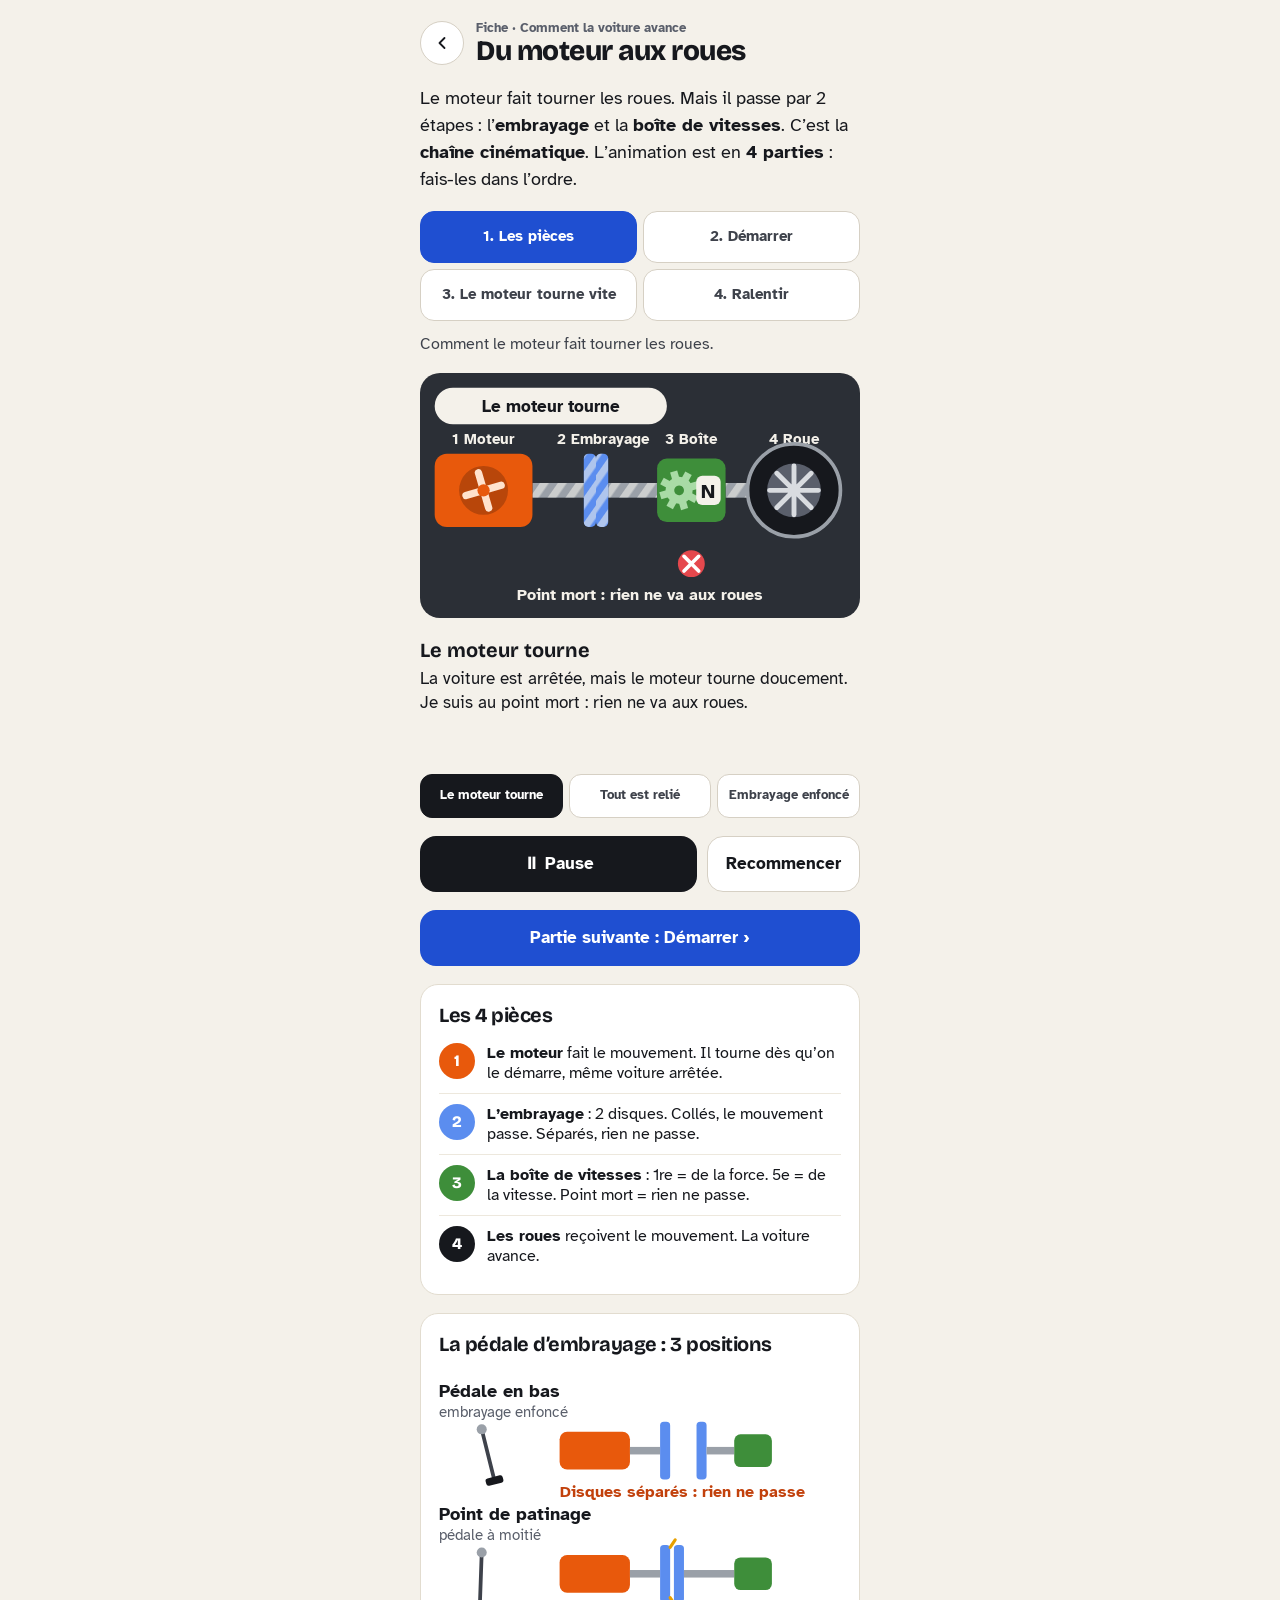
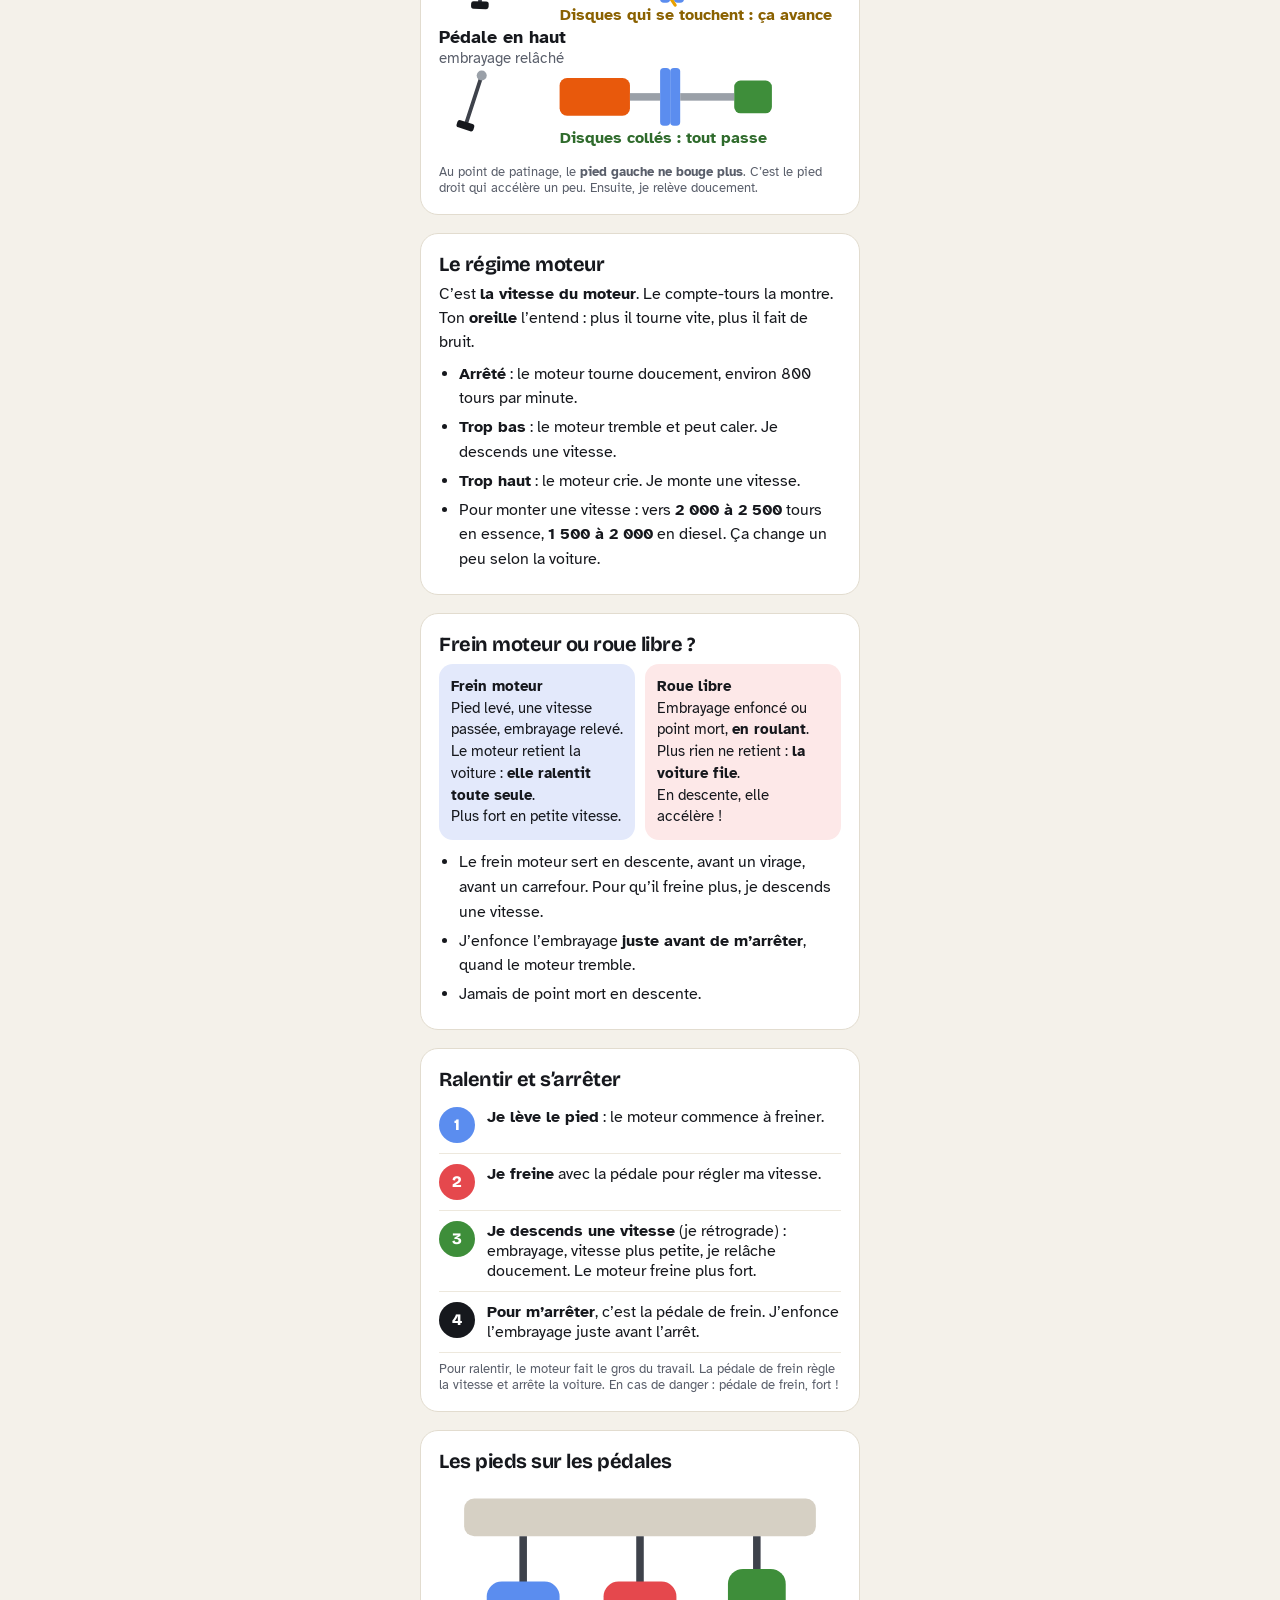
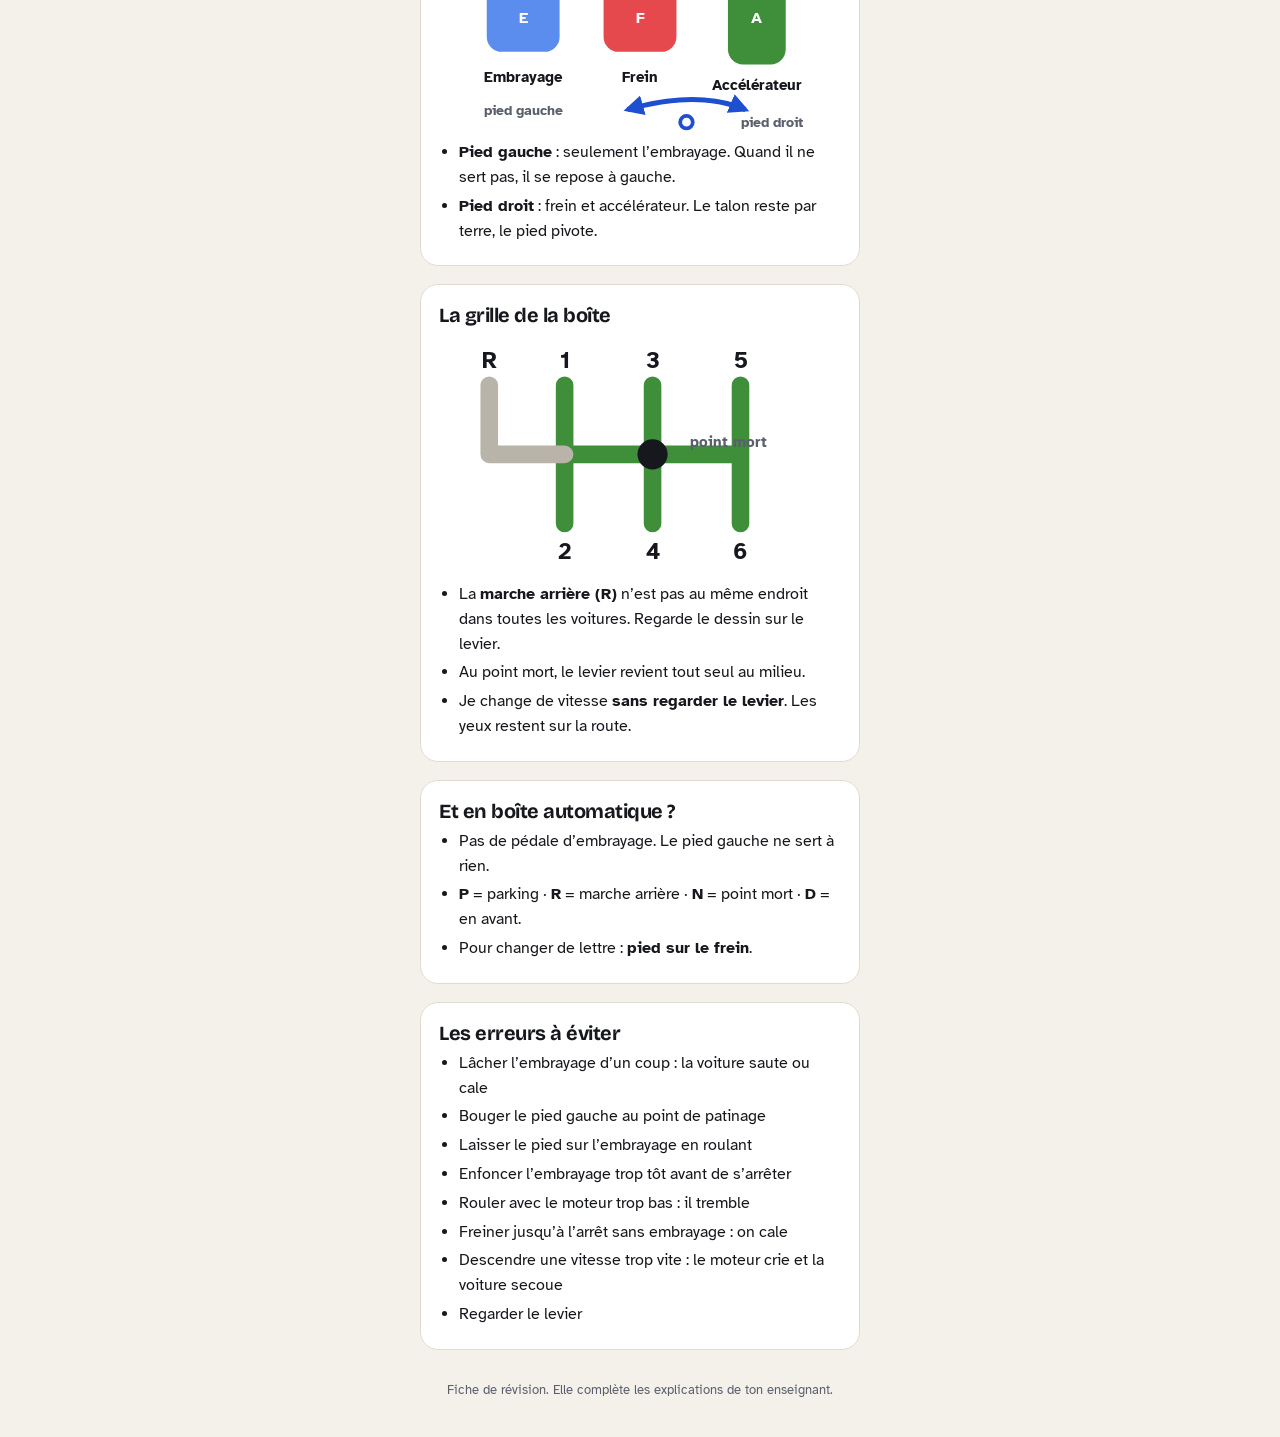
==== commit 24c507c3: "Add files via upload" ====
--- a/fiches/chaine.html
+++ b/fiches/chaine.html
@@ -26,17 +26,23 @@
   .two>div{border-radius:14px;padding:12px;line-height:1.45;font-size:15px}
   .lbl{font-family:'Atkinson Hyperlegible',sans-serif;font-weight:700}
   .card svg{display:block;width:100%;height:auto}
+  .chap{display:grid;grid-template-columns:1fr 1fr;gap:6px}
+  .chap button{min-height:52px;border-radius:14px;border:1px solid var(--line2);background:var(--card);font-weight:800;font-size:15px;cursor:pointer;color:var(--ink2);line-height:1.15;padding:4px 8px}
+  .chap button[aria-pressed="true"]{background:var(--blue);border-color:var(--blue);color:#fff}
+  .steps.n2{grid-template-columns:1fr 1fr}
 </style>
 </head>
 <body>
 <main id="app" style="gap:18px">
   <div class="row"><a class="icon-btn" href="./" id="backlink" aria-label="Retour"><svg viewBox="0 0 24 24" fill="none" stroke="currentColor" stroke-width="2.2" stroke-linecap="round" stroke-linejoin="round"><path d="M15 18l-6-6 6-6"/></svg></a>
-    <div><div class="small muted" style="font-weight:700">Fiche · C1.4 Démarrer et s'arrêter · C1.5 Doser · C1.6 Boîte</div><h1 style="font-size:28px;font-weight:800;line-height:1.1">La chaîne cinématique</h1></div></div>
-
-  <p style="margin:0;font-size:17px;line-height:1.5">Le moteur fait tourner les roues en passant par l'<b>embrayage</b> et la <b>boîte de vitesses</b>. Comprendre cette chaîne, c'est comprendre le point de patinage, le régime moteur, le frein moteur et la roue libre. Regarde l'animation étape par étape.</p>
-
+    <div><div class="small muted" style="font-weight:700">Fiche · Comment la voiture avance</div><h1 style="font-size:28px;font-weight:800;line-height:1.1">Du moteur aux roues</h1></div></div>
+
+  <p style="margin:0;font-size:18px;line-height:1.5">Le moteur fait tourner les roues. Mais il passe par 2 étapes : l’<b>embrayage</b> et la <b>boîte de vitesses</b>. C’est la <b>chaîne cinématique</b>. L’animation est en <b>4 parties</b> : fais-les dans l’ordre.</p>
+
+  <div class="chap" id="chap" role="group" aria-label="Choisir une partie"></div>
+  <p id="chapI" style="margin:-6px 0 0;font-size:16px;line-height:1.4;color:var(--ink2)"></p>
   <div class="stage" aria-label="Animation : moteur, embrayage, boîte de vitesses et roue, avec la pédale d'embrayage, l'accélérateur et le compte-tours">
-    <svg viewBox="0 0 360 400" role="img" aria-labelledby="capT">
+    <svg id="scene" viewBox="0 0 360 400" role="img" aria-labelledby="capT">
       <defs>
         <pattern id="stripe" width="12" height="12" patternUnits="userSpaceOnUse" patternTransform="rotate(35)"><rect width="6" height="12" fill="#F4F1EA" opacity=".55"/></pattern>
         <marker id="ah" viewBox="0 0 10 10" refX="8" refY="5" markerWidth="5" markerHeight="5" orient="auto-start-reverse"><path d="M0 0 L10 5 L0 10 Z" fill="context-stroke"/></marker>
@@ -73,18 +79,19 @@
       <text id="flowT" x="180" y="186" text-anchor="middle" class="lbl" font-size="13" fill="#F4F1EA"></text>
       <line x1="12" y1="204" x2="348" y2="204" stroke="#3E424B" stroke-width="2"/>
       <!-- pédales (vue de côté, pivot en haut, conducteur à gauche) -->
-      <g class="lbl" font-size="12" fill="#F4F1EA" text-anchor="middle"><text x="40" y="226">Embrayage</text><text x="40" y="240" font-weight="400" opacity=".8">pied gauche</text><text x="110" y="226">Frein</text><text x="110" y="240" font-weight="400" opacity=".8">pied droit</text><text x="180" y="226">Accélérateur</text><text x="180" y="240" font-weight="400" opacity=".8">pied droit</text></g>
+      <g class="lbl" font-size="12" fill="#F4F1EA" text-anchor="middle"><text x="40" y="226">Embrayage</text><text x="40" y="240" font-weight="400" opacity=".8">pied gauche</text><text x="180" y="226">Accélérateur</text><text x="180" y="240" font-weight="400" opacity=".8">pied droit</text></g>
       <g transform="translate(40 262)">
         <path id="ppzone" d="" stroke="#FFD43B" stroke-width="10" fill="none" opacity=".55"/>
         <path id="travC" stroke="#5A5F6B" stroke-width="2" fill="none" stroke-dasharray="3 4"/>
         <g id="pedC"><rect x="-3" y="0" width="6" height="70" rx="3" fill="#D9DCE0"/><rect x="-13" y="64" width="26" height="12" rx="4" fill="#F4F1EA"/></g>
         <circle r="6" fill="#9AA0A8"/>
       </g>
+      <g id="grpF"><g class="lbl" font-size="12" fill="#F4F1EA" text-anchor="middle"><text x="110" y="226">Frein</text><text x="110" y="240" font-weight="400" opacity=".8">pied droit</text></g>
       <g transform="translate(110 262)">
         <path id="travF" stroke="#5A5F6B" stroke-width="2" fill="none" stroke-dasharray="3 4"/>
         <g id="pedF"><rect x="-3" y="0" width="6" height="70" rx="3" fill="#D9DCE0"/><rect x="-14" y="62" width="28" height="14" rx="4" fill="#E5484D"/></g>
         <circle r="6" fill="#9AA0A8"/>
-      </g>
+      </g></g>
       <g transform="translate(180 262)">
         <path id="travA" stroke="#5A5F6B" stroke-width="2" fill="none" stroke-dasharray="3 4"/>
         <g id="pedA"><rect x="-3" y="0" width="6" height="70" rx="3" fill="#D9DCE0"/><rect x="-10" y="60" width="20" height="16" rx="4" fill="#F4F1EA"/></g>
@@ -109,48 +116,48 @@
   <div class="caption" id="cap" aria-live="polite"><b id="capT"></b><span id="capS"></span></div>
   <div class="steps" id="steps"></div>
   <div class="ctrl"><button class="btn btn-dark" id="play" style="flex:1">⏸ Pause</button><button class="btn btn-light" id="restart" style="width:auto;padding:0 18px">Recommencer</button></div>
-
-  <div class="card"><h2 style="font-size:20px;margin-bottom:6px">Les 4 éléments</h2>
-    <div class="key"><span class="n" style="background:#E8590C">1</span><div><b>Le moteur</b> produit le mouvement. Dès qu'il est démarré, il tourne, même voiture arrêtée : c'est le <b>ralenti</b>.</div></div>
-    <div class="key"><span class="n" style="background:#5B8DEF">2</span><div><b>L'embrayage</b>, ce sont deux disques : l'un tourne avec le moteur, l'autre avec la boîte. Serrés, ils transmettent le mouvement ; écartés, rien ne passe.</div></div>
-    <div class="key"><span class="n" style="background:#3E8E3A">3</span><div><b>La boîte de vitesses</b> choisit le rapport : petit rapport = de la force, grand rapport = de la vitesse. Au <b>point mort</b>, elle ne transmet rien aux roues.</div></div>
-    <div class="key"><span class="n" style="background:#16181D">4</span><div><b>Les roues motrices</b> reçoivent le mouvement et font avancer la voiture.</div></div>
-  </div>
-
-  <div class="card" id="pedale"><h2 style="font-size:20px;margin-bottom:8px">La pédale d'embrayage : 3 positions</h2>
+  <button class="btn btn-primary" id="nextChap"></button>
+
+  <div class="card"><h2 style="font-size:20px;margin-bottom:6px">Les 4 pièces</h2>
+    <div class="key"><span class="n" style="background:#E8590C">1</span><div><b>Le moteur</b> fait le mouvement. Il tourne dès qu’on le démarre, même voiture arrêtée.</div></div>
+    <div class="key"><span class="n" style="background:#5B8DEF">2</span><div><b>L’embrayage</b> : 2 disques. Collés, le mouvement passe. Séparés, rien ne passe.</div></div>
+    <div class="key"><span class="n" style="background:#3E8E3A">3</span><div><b>La boîte de vitesses</b> : 1re = de la force. 5e = de la vitesse. Point mort = rien ne passe.</div></div>
+    <div class="key"><span class="n" style="background:#16181D">4</span><div><b>Les roues</b> reçoivent le mouvement. La voiture avance.</div></div>
+  </div>
+
+  <div class="card" id="pedale"><h2 style="font-size:20px;margin-bottom:8px">La pédale d’embrayage : 3 positions</h2>
     <svg viewBox="0 0 320 312" role="img" aria-label="Trois positions de la pédale d'embrayage : enfoncée, disques écartés ; à mi-course, disques qui se touchent ; relevée, disques serrés" id="three"></svg>
-    <p class="small muted" style="margin:8px 0 0">Au point de patinage, le <b>pied gauche ne bouge plus</b> : c'est le pied droit qui dose l'accélérateur. Ensuite, je relève doucement jusqu'au bout.</p>
+    <p class="small muted" style="margin:8px 0 0">Au point de patinage, le <b>pied gauche ne bouge plus</b>. C’est le pied droit qui accélère un peu. Ensuite, je relève doucement.</p>
   </div>
 
   <div class="card" id="regime"><h2 style="font-size:20px;margin-bottom:6px">Le régime moteur</h2>
-    <p style="margin:0 0 8px;line-height:1.5">C'est la vitesse de rotation du moteur, en <b>tours par minute</b>. Le compte-tours l'affiche, et <b>l'oreille</b> l'entend : plus le moteur tourne vite, plus il est aigu.</p>
+    <p style="margin:0 0 8px;line-height:1.5">C’est <b>la vitesse du moteur</b>. Le compte-tours la montre. Ton <b>oreille</b> l’entend : plus il tourne vite, plus il fait de bruit.</p>
     <ul class="clean">
-      <li><b>Ralenti</b> : environ 800 tr/min, voiture arrêtée.</li>
-      <li><b>Trop bas</b> en roulant : le moteur broute, tremble, et peut caler. Je rétrograde.</li>
-      <li><b>Trop haut</b> : le moteur hurle et consomme. Je passe le rapport supérieur.</li>
-      <li>Repères pour monter les rapports : vers <b>2 000 à 2 500 tr/min</b> en essence, <b>1 500 à 2 000</b> en diesel. Ce sont des repères : chaque voiture est différente.</li>
-      <li>À la même vitesse, plus le rapport est petit, plus le régime est haut.</li>
+      <li><b>Arrêté</b> : le moteur tourne doucement, environ 800 tours par minute.</li>
+      <li><b>Trop bas</b> : le moteur tremble et peut caler. Je descends une vitesse.</li>
+      <li><b>Trop haut</b> : le moteur crie. Je monte une vitesse.</li>
+      <li>Pour monter une vitesse : vers <b>2&nbsp;000 à 2&nbsp;500</b> tours en essence, <b>1&nbsp;500 à 2&nbsp;000</b> en diesel. Ça change un peu selon la voiture.</li>
     </ul>
   </div>
 
   <div class="card" id="frein"><h2 style="font-size:20px;margin-bottom:8px">Frein moteur ou roue libre ?</h2>
     <div class="two">
-      <div style="background:#E3E9FB"><b>Frein moteur</b><br>Pied levé de l'accélérateur, <b>vitesse engagée</b>, pédale d'embrayage relevée.<br>Les roues entraînent le moteur : la voiture <b>ralentit toute seule</b>.<br>Plus fort sur un petit rapport.</div>
-      <div style="background:#FDE8E8"><b>Roue libre</b><br>Pédale d'embrayage enfoncée, ou point mort, <b>en roulant</b>.<br>La chaîne est coupée : <b>plus de frein moteur</b>.<br>En descente, la voiture prend de la vitesse.</div>
+      <div style="background:#E3E9FB"><b>Frein moteur</b><br>Pied levé, une vitesse passée, embrayage relevé.<br>Le moteur retient la voiture : <b>elle ralentit toute seule</b>.<br>Plus fort en petite vitesse.</div>
+      <div style="background:#FDE8E8"><b>Roue libre</b><br>Embrayage enfoncé ou point mort, <b>en roulant</b>.<br>Plus rien ne retient : <b>la voiture file</b>.<br>En descente, elle accélère !</div>
     </div>
     <ul class="clean" style="margin-top:10px">
-      <li>Le frein moteur sert en descente, à l'approche d'un virage, d'une intersection, d'un ralentissement. Pour qu'il freine plus, je rétrograde.</li>
-      <li>J'enfonce l'embrayage seulement <b>juste avant l'arrêt</b>, quand le moteur commence à brouter.</li>
-      <li>Jamais de point mort pour « économiser » en descente.</li>
+      <li>Le frein moteur sert en descente, avant un virage, avant un carrefour. Pour qu’il freine plus, je descends une vitesse.</li>
+      <li>J’enfonce l’embrayage <b>juste avant de m’arrêter</b>, quand le moteur tremble.</li>
+      <li>Jamais de point mort en descente.</li>
     </ul>
   </div>
 
-  <div class="card" id="ralentir"><h2 style="font-size:20px;margin-bottom:6px">Ralentir, rétrograder, s'arrêter</h2>
-    <div class="key"><span class="n" style="background:#5B8DEF">1</span><div><b>Je lève le pied</b> de l'accélérateur : le frein moteur commence à ralentir la voiture.</div></div>
-    <div class="key"><span class="n" style="background:#E5484D">2</span><div><b>Je freine</b> avec la pédale pour ajuster ma vitesse.</div></div>
-    <div class="key"><span class="n" style="background:#3E8E3A">3</span><div><b>Je rétrograde</b> quand ma vitesse convient au rapport inférieur : débrayer, rapport inférieur, embrayer doucement. Le régime remonte, le frein moteur est plus fort.</div></div>
-    <div class="key"><span class="n" style="background:#16181D">4</span><div><b>Pour m'arrêter</b>, c'est la pédale de frein. Je débraye juste avant l'arrêt, quand le moteur commence à brouter.</div></div>
-    <p class="small muted" style="margin:8px 0 0">Pour ralentir, le frein moteur, renforcé en rétrogradant, est mon frein principal. La pédale de frein ajuste la vitesse et assure l'arrêt. Rétrograder trop tôt, à une vitesse trop élevée, fait s'emballer le moteur et donne un à-coup.</p>
+  <div class="card" id="ralentir"><h2 style="font-size:20px;margin-bottom:6px">Ralentir et s’arrêter</h2>
+    <div class="key"><span class="n" style="background:#5B8DEF">1</span><div><b>Je lève le pied</b> : le moteur commence à freiner.</div></div>
+    <div class="key"><span class="n" style="background:#E5484D">2</span><div><b>Je freine</b> avec la pédale pour régler ma vitesse.</div></div>
+    <div class="key"><span class="n" style="background:#3E8E3A">3</span><div><b>Je descends une vitesse</b> (je rétrograde) : embrayage, vitesse plus petite, je relâche doucement. Le moteur freine plus fort.</div></div>
+    <div class="key"><span class="n" style="background:#16181D">4</span><div><b>Pour m’arrêter</b>, c’est la pédale de frein. J’enfonce l’embrayage juste avant l’arrêt.</div></div>
+    <p class="small muted" style="margin:8px 0 0">Pour ralentir, le moteur fait le gros du travail. La pédale de frein règle la vitesse et arrête la voiture. En cas de danger : pédale de frein, fort !</p>
   </div>
 
   <div class="card" id="pieds"><h2 style="font-size:20px;margin-bottom:8px">Les pieds sur les pédales</h2>
@@ -167,8 +174,8 @@
       <text x="290" y="196" text-anchor="end" class="lbl" font-size="11" fill="#5A5F6B">pied droit</text>
     </svg>
     <ul class="clean" style="margin-top:8px">
-      <li><b>Pied gauche</b> : l'embrayage, et rien d'autre. Quand il ne sert pas, il se pose à gauche, pas sur la pédale.</li>
-      <li><b>Pied droit</b> : frein et accélérateur. Le talon reste posé au sol, à hauteur du frein, et le pied pivote de l'un à l'autre.</li>
+      <li><b>Pied gauche</b> : seulement l’embrayage. Quand il ne sert pas, il se repose à gauche.</li>
+      <li><b>Pied droit</b> : frein et accélérateur. Le talon reste par terre, le pied pivote.</li>
     </ul>
   </div>
 
@@ -182,22 +189,22 @@
       <circle cx="170" cy="95" r="12" fill="#16181D"/><text x="200" y="89" class="lbl" font-size="12" fill="#5A5F6B">point mort</text>
     </svg>
     <ul class="clean" style="margin-top:8px">
-      <li>La <b>marche arrière</b> change de place selon les voitures (en haut à gauche, en bas à gauche, en bas à droite) : le schéma est sur le pommeau.</li>
-      <li>Au point mort, le levier revient de lui-même dans l'axe du milieu (3-4).</li>
-      <li>Je le guide <b>sans le regarder</b>, les yeux restent sur la route.</li>
+      <li>La <b>marche arrière (R)</b> n’est pas au même endroit dans toutes les voitures. Regarde le dessin sur le levier.</li>
+      <li>Au point mort, le levier revient tout seul au milieu.</li>
+      <li>Je change de vitesse <b>sans regarder le levier</b>. Les yeux restent sur la route.</li>
     </ul>
   </div>
 
   <div class="card" id="auto"><h2 style="font-size:20px;margin-bottom:6px">Et en boîte automatique ?</h2>
     <ul class="clean">
-      <li>Pas de pédale d'embrayage : la boîte s'en occupe. Le pied gauche ne sert pas.</li>
-      <li><b>P</b> parking, voiture arrêtée seulement · <b>R</b> marche arrière · <b>N</b> neutre, comme le point mort · <b>D</b> marche avant.</li>
-      <li>Je change de position <b>pied sur le frein</b>.</li>
+      <li>Pas de pédale d’embrayage. Le pied gauche ne sert à rien.</li>
+      <li><b>P</b> = parking · <b>R</b> = marche arrière · <b>N</b> = point mort · <b>D</b> = en avant.</li>
+      <li>Pour changer de lettre : <b>pied sur le frein</b>.</li>
     </ul>
   </div>
 
-  <div class="card"><h2 style="font-size:20px;margin-bottom:6px">Les pièges fréquents</h2>
-    <ul class="clean"><li>Relâcher l'embrayage d'un coup : à-coup ou calage</li><li>Bouger le pied gauche au point de patinage au lieu de doser avec le pied droit</li><li>Garder le pied sur l'embrayage en roulant : roue libre et usure</li><li>Débrayer trop tôt avant de s'arrêter : plus de frein moteur</li><li>Rouler en sous-régime : le moteur broute</li><li>Freiner jusqu'à l'arrêt sans débrayer : calage</li><li>Rétrograder à une vitesse trop élevée : le moteur s'emballe</li><li>Regarder le levier de vitesses</li></ul></div>
+  <div class="card"><h2 style="font-size:20px;margin-bottom:6px">Les erreurs à éviter</h2>
+    <ul class="clean"><li>Lâcher l’embrayage d’un coup : la voiture saute ou cale</li><li>Bouger le pied gauche au point de patinage</li><li>Laisser le pied sur l’embrayage en roulant</li><li>Enfoncer l’embrayage trop tôt avant de s’arrêter</li><li>Rouler avec le moteur trop bas : il tremble</li><li>Freiner jusqu’à l’arrêt sans embrayage : on cale</li><li>Descendre une vitesse trop vite : le moteur crie et la voiture secoue</li><li>Regarder le levier</li></ul></div>
 
   <p class="footer">Fiche de révision. Elle complète les explications de ton enseignant.</p>
 </main>
@@ -242,55 +249,78 @@
   // c : embrayage (0 = pédale enfoncée / débrayé, 1 = relevée / embrayé) · g : gaz (0-1)
   // rpm : régime · v : km/h · b : rotation du disque côté boîte (tr/min équivalents) · flow : 'fwd' | 'back' | 'cut' | 'none'
   const STEPS = [
-    { id: '', k: 'Le moteur tourne', d: 4200, t: 'Le moteur tourne', s: 'Moteur démarré, voiture arrêtée : il tourne au ralenti, environ 800 tr/min. Je suis au point mort : l\'embrayage transmet, mais la boîte ne transmet rien aux roues.',
+    { id: '', k: 'Le moteur tourne', d: 4200, t: 'Le moteur tourne', s: 'La voiture est arrêtée, mais le moteur tourne doucement. Je suis au point mort : rien ne va aux roues.',
       f: (p) => ({ c: 1, g: 0, rpm: 800, v: 0, b: 800, gear: 'N', flow: 'none', ft: 'Point mort : rien ne va aux roues' }) },
-    { id: 'debrayer', k: 'Débrayer', d: 4600, t: 'Débrayer et passer la 1re', s: 'J\'enfonce la pédale d\'embrayage à fond : les deux disques s\'écartent, le moteur tourne seul. Le disque côté boîte s\'arrête : je peux passer la 1re sans craquer.',
-      f: (p) => { const c = 1 - ease(seg(p, 0, .35)); return { c, g: 0, rpm: 800, v: 0, b: 800 * c * c, gear: p > .6 ? '1' : 'N', flow: 'cut', ft: 'Pédale enfoncée : moteur et roues séparés' }; } },
-    { id: 'patinage', k: 'Point de patinage', d: 6200, t: 'Le point de patinage', s: 'Je relève doucement la pédale : les disques se touchent et frottent. Le moteur commence à entraîner la voiture, le régime baisse un peu et le bruit devient plus sourd. Le pied gauche s\'immobilise, le pied droit accélère légèrement.',
+    { id: 'relie', k: 'Tout est relié', d: 4600, t: 'Tout est relié', s: 'Une vitesse est passée et la pédale d’embrayage est en haut. Moteur, embrayage, boîte, roues : tout tourne ensemble. La voiture avance.',
+      f: (p) => ({ c: 1, g: .25, rpm: 1500, v: 12, b: 1500, gear: '1', flow: 'fwd', ft: 'Le moteur fait tourner les roues' }) },
+    { id: 'coupe', k: 'Embrayage enfoncé', d: 4600, t: 'J’enfonce l’embrayage : c’est coupé', s: 'Les 2 disques se séparent. Le moteur tourne toujours, mais plus rien ne va aux roues. C’est comme débrancher une prise.',
+      f: (p) => { const c = 1 - ease(seg(p, 0, .3)), v = lerp(12, 0, ease(seg(p, .1, 1))); return { c, g: 0, rpm: c > .5 ? lerp(800, 1500, c) : 800, v, b: v * R1, gear: '1', flow: c < .5 ? 'cut' : 'fwd', ft: c < .5 ? 'Coupé : plus rien ne passe' : 'Le moteur fait tourner les roues', fb: .3 * seg(p, .4, .7) }; } },
+    { id: 'debrayer', k: 'Embrayage enfoncé', d: 4600, t: 'J’enfonce l’embrayage', s: 'J’appuie à fond sur l’embrayage. Les 2 disques se séparent. Le moteur tourne tout seul. Je peux passer la 1re.',
+      f: (p) => { const c = 1 - ease(seg(p, 0, .35)); return { c, g: 0, rpm: 800, v: 0, b: 800 * c * c, gear: p > .6 ? '1' : 'N', flow: 'cut', ft: 'Pédale enfoncée : plus rien ne passe' }; } },
+    { id: 'patinage', k: 'Point de patinage', d: 6200, t: 'Le point de patinage', s: 'Je relève la pédale tout doucement. Les disques se touchent : la voiture commence à avancer. Le bruit du moteur change. Mon pied gauche ne bouge plus. Mon pied droit accélère un peu.',
       f: (p) => { const c = lerp(0, .5, ease(seg(p, 0, .35))), touch = seg(p, .33, 1); const g = .18 * seg(p, .4, .7);
         const v = 6 * ease(touch); const rpm = p < .33 ? 800 : (p < .45 ? lerp(800, 700, seg(p, .33, .45)) : lerp(700, 1100, seg(p, .45, .8)));
-        return { c, g, rpm, v, b: v * R1, gear: '1', flow: touch > 0 ? 'slip' : 'cut', ft: touch > 0 ? 'Les disques frottent : une partie passe' : 'Disques encore écartés' }; } },
-    { id: 'embrayer', k: 'Embrayer', d: 4400, t: 'Embrayer', s: 'Une fois la voiture lancée, je finis de relever la pédale doucement. Les disques sont serrés : moteur, boîte et roues tournent ensemble.',
-      f: (p) => { const q = ease(p), v = lerp(6, 12, q); return { c: lerp(.5, 1, q), g: lerp(.18, .25, q), rpm: lerp(1100, 12 * R1, q), v, b: v * R1, gear: '1', flow: 'fwd', ft: 'Le moteur entraîne les roues' }; } },
-    { id: 'regime', k: 'Régime moteur', d: 7600, t: 'Le régime moteur', s: 'J\'accélère : le régime monte, la voiture prend de la vitesse. Vers 2 000 – 2 500 tr/min, je passe la 2e : débrayer, changer, embrayer. À la même vitesse, en 2e, le régime redescend.',
-      f: (p) => { let c = 1, g, rpm, v, gear = '1', flow = 'fwd', ft = 'Le moteur entraîne les roues';
-        if (p < .55) { const q = ease(seg(p, 0, .55)); rpm = lerp(1500, 3000, q); v = rpm / R1; g = lerp(.25, .7, q); }
-        else { v = 24; const sh = seg(p, .55, .9); g = sh < .5 ? 0 : .35; c = sh < .3 ? 1 - seg(sh, 0, .3) : (sh < .55 ? 0 : seg(sh, .55, 1)); gear = sh > .42 ? '2' : (sh > .3 ? 'N' : '1');
-          rpm = sh < .3 ? lerp(3000, 2600, seg(sh, 0, .3)) : lerp(2600, v * R2, seg(sh, .3, 1)); if (c < .9) { flow = 'cut'; ft = 'Changement de rapport : je débraye'; } }
-        return { c, g, rpm, v, b: gear === '1' ? v * R1 : (gear === '2' ? v * R2 : rpm * c), gear, flow, ft }; } },
-    { id: 'freinmoteur', k: 'Frein moteur', d: 5400, t: 'Le frein moteur', s: 'Je lève le pied de l\'accélérateur, la 2e reste engagée, pédale d\'embrayage relevée. Ce sont maintenant les roues qui entraînent le moteur : il freine la voiture, qui ralentit toute seule. C\'est mon frein principal pour ralentir. Plus le rapport est petit, plus il freine.',
-      f: (p) => { const v = lerp(24, 13, ease(p)); return { c: 1, g: 0, rpm: v * R2, v, b: v * R2, gear: '2', flow: 'back', ft: 'Les roues entraînent le moteur : il freine' }; } },
-    { id: 'retrograder', k: 'Rétrograder', d: 10000, t: 'Ralentir et rétrograder', s: 'En 3e à 45 km/h, je lève le pied : le frein moteur agit, mais en 3e il est faible. Je freine avec la pédale pour ajuster ma vitesse, puis je rétrograde en 2e : débrayer, 2e, embrayer doucement. Le régime remonte et le frein moteur devient plus fort.',
+        return { c, g, rpm, v, b: v * R1, gear: '1', flow: touch > 0 ? 'slip' : 'cut', ft: touch > 0 ? 'Les disques se touchent : ça avance' : 'Les disques sont encore séparés' }; } },
+    { id: 'embrayer', k: 'Embrayage relâché', d: 4400, t: 'Je relâche l’embrayage', s: 'La voiture roule. Je relève la pédale jusqu’au bout, doucement. Les disques sont collés : tout tourne ensemble.',
+      f: (p) => { const q = ease(p), v = lerp(6, 12, q); return { c: lerp(.5, 1, q), g: lerp(.18, .25, q), rpm: lerp(1100, 12 * R1, q), v, b: v * R1, gear: '1', flow: 'fwd', ft: 'Le moteur fait tourner les roues' }; } },
+    { id: 'regime', k: 'J’accélère', d: 5200, t: 'Le régime moteur', s: 'J’accélère : le moteur tourne plus vite (l’aiguille monte), et la voiture va plus vite. Écoute : le bruit monte aussi.',
+      f: (p) => { const q = ease(p), rpm = lerp(1500, 2800, q), v = rpm / R1; return { c: 1, g: lerp(.25, .7, q), rpm, v, b: rpm, gear: '1', flow: 'fwd', ft: 'L’aiguille monte : le moteur tourne vite' }; } },
+    { id: 'passer2', k: 'Je passe la 2e', d: 6000, t: 'Je passe la 2e', s: 'Le moteur tourne vite : je passe la 2e. Embrayage enfoncé, 2e, je relâche. La voiture va aussi vite, mais le moteur tourne moins vite : l’aiguille redescend.',
+      f: (p) => { const v = 22.4, sh = seg(p, .1, .8); const g = sh < .5 ? 0 : .35; const c = sh < .3 ? 1 - seg(sh, 0, .3) : (sh < .55 ? 0 : seg(sh, .55, 1)); const gear = sh > .42 ? '2' : (sh > .3 ? 'N' : '1');
+        const rpm = p < .1 ? 2800 : (sh < .3 ? lerp(2800, 2400, seg(sh, 0, .3)) : lerp(2400, v * R2, seg(sh, .3, 1)));
+        return { c, g, rpm, v, b: gear === '1' ? v * R1 : (gear === '2' ? v * R2 : rpm * c), gear, flow: c < .9 ? 'cut' : 'fwd', ft: c < .9 ? 'Embrayage enfoncé : je change de vitesse' : (gear === '2' ? 'En 2e : l’aiguille redescend' : 'Le moteur tourne vite') }; } },
+    { id: 'freinmoteur', k: 'Frein moteur', d: 5400, t: 'Le frein moteur', s: 'Je lève le pied. La 2e reste passée. Maintenant, ce sont les roues qui font tourner le moteur. Le moteur retient la voiture : elle ralentit toute seule. Pour ralentir, c’est mon frein principal.',
+      f: (p) => { const v = lerp(24, 13, ease(p)); return { c: 1, g: 0, rpm: v * R2, v, b: v * R2, gear: '2', flow: 'back', ft: 'Les roues font tourner le moteur : il freine' }; } },
+    { id: 'retrograder', k: 'Descendre une vitesse', d: 10000, t: 'Ralentir et descendre une vitesse', s: 'Je roule en 3e. Je lève le pied : le moteur freine un peu. Je freine avec la pédale. Puis je passe la 2e : le moteur tourne plus vite et freine plus fort.',
       f: (p) => { let v, c = 1, g = 0, fb = 0, gear = '3', rpm, flow = 'back', ft;
-        if (p < .15) { const q = seg(p, 0, .15); v = lerp(45, 42, q); g = lerp(.3, 0, seg(q, 0, .3)); ft = 'Pied levé : frein moteur, faible en 3e'; }
-        else if (p < .42) { const q = seg(p, .15, .42); v = lerp(42, 28, ease(q)); fb = .45 * Math.min(1, q * 3); ft = 'Je freine : la pédale ajuste la vitesse'; }
-        else if (p < .64) { const q = seg(p, .42, .64); v = lerp(28, 26, q); fb = lerp(.45, 0, seg(q, 0, .4)); c = q < .25 ? 1 - seg(q, 0, .25) : (q < .5 ? 0 : seg(q, .5, 1)); gear = q < .3 ? '3' : (q < .42 ? 'N' : '2'); flow = c > .9 ? 'back' : 'cut'; ft = 'Je rétrograde : débrayer, 2e, embrayer'; }
-        else { const q = seg(p, .64, 1); v = lerp(26, 14, ease(q)); gear = '2'; ft = 'En 2e : le frein moteur est plus fort'; }
+        if (p < .15) { const q = seg(p, 0, .15); v = lerp(45, 42, q); g = lerp(.3, 0, seg(q, 0, .3)); ft = 'Pied levé : en 3e, le moteur freine peu'; }
+        else if (p < .42) { const q = seg(p, .15, .42); v = lerp(42, 28, ease(q)); fb = .45 * Math.min(1, q * 3); ft = 'Je freine avec la pédale'; }
+        else if (p < .64) { const q = seg(p, .42, .64); v = lerp(28, 26, q); fb = lerp(.45, 0, seg(q, 0, .4)); c = q < .25 ? 1 - seg(q, 0, .25) : (q < .5 ? 0 : seg(q, .5, 1)); gear = q < .3 ? '3' : (q < .42 ? 'N' : '2'); flow = c > .9 ? 'back' : 'cut'; ft = 'Je passe la 2e'; }
+        else { const q = seg(p, .64, 1); v = lerp(26, 14, ease(q)); gear = '2'; ft = 'En 2e : le moteur freine plus fort'; }
         const geared = gear === '3' ? v * R3 : (gear === '2' ? v * R2 : 800);
         rpm = c > .95 ? geared : lerp(800, geared, c);
         return { c, g, fb, rpm, v, b: gear === 'N' ? rpm * c : geared, gear, flow, ft }; } },
-    { id: 'arret', k: 'S\'arrêter', d: 7000, t: 'S\'arrêter', s: 'Pour m\'arrêter, c\'est la pédale de frein. Je freine progressivement ; quand le moteur commence à brouter, je débraye pour ne pas caler. Je garde le pied sur le frein jusqu\'à l\'arrêt complet, puis je mets le point mort.',
+    { id: 'arret', k: 'S\'arrêter', d: 7000, t: 'S’arrêter', s: 'Pour m’arrêter, c’est la pédale de frein. Je freine doucement. Quand le moteur tremble, j’enfonce l’embrayage pour ne pas caler. Arrêté : pied sur le frein, point mort.',
       f: (p) => { let v, c = 1, fb, gear = '2', flow = 'back', ft, rpm;
-        if (p < .28) { const q = seg(p, 0, .28); v = lerp(14, 11, q); fb = .4 * Math.min(1, q * 3); ft = 'Je freine progressivement'; }
-        else if (p < .38) { v = lerp(11, 10, seg(p, .28, .38)); fb = .4; c = 1 - seg(p, .28, .38); flow = 'cut'; ft = 'Le moteur broute : je débraye'; }
-        else { const q = seg(p, .38, .82); v = lerp(10, 0, ease(q)); fb = q < 1 ? .45 : .3; c = 0; flow = 'cut'; ft = v > 0 ? 'Je freine jusqu\'à l\'arrêt complet' : 'Arrêté : pied sur le frein, point mort'; if (p > .9) gear = 'N'; }
+        if (p < .28) { const q = seg(p, 0, .28); v = lerp(14, 11, q); fb = .4 * Math.min(1, q * 3); ft = 'Je freine doucement'; }
+        else if (p < .38) { v = lerp(11, 10, seg(p, .28, .38)); fb = .4; c = 1 - seg(p, .28, .38); flow = 'cut'; ft = 'Le moteur tremble : j’enfonce l’embrayage'; }
+        else { const q = seg(p, .38, .82); v = lerp(10, 0, ease(q)); fb = q < 1 ? .45 : .3; c = 0; flow = 'cut'; ft = v > 0 ? 'Je freine jusqu’à l’arrêt' : 'Arrêté : pied sur le frein, point mort'; if (p > .9) gear = 'N'; }
         rpm = c > .95 ? v * R2 : lerp(800, v * R2, c);
         return { c, g: 0, fb, rpm, v, b: gear === 'N' ? 0 : v * R2, gear, flow, ft }; } },
-    { id: 'rouelibre', k: 'Roue libre', d: 5400, t: 'La roue libre', s: 'Si j\'enfonce l\'embrayage (ou si je mets le point mort) en roulant, la chaîne est coupée. Le moteur retombe au ralenti, les roues tournent seules : plus de frein moteur. En descente, la voiture accélère. À éviter, sauf juste avant de s\'arrêter.',
-      f: (p) => { const c = 1 - ease(seg(p, 0, .2)), v = lerp(24, 22, p); return { c, g: 0, rpm: c > .5 ? v * R2 : lerp(v * R2, 800, seg(p, .1, .45)), v, b: v * R2, gear: '2', flow: 'cut', ft: 'Chaîne coupée : plus de frein moteur' }; } },
-    { id: 'calage', k: 'Calage', d: 4800, t: 'Le calage', s: 'En 1re, voiture arrêtée, je relâche l\'embrayage d\'un coup sans accélérer. Le moteur n\'a pas assez de force pour entraîner la voiture : le régime s\'effondre, la voiture fait un à-coup et le moteur s\'arrête.',
+    { id: 'rouelibre', k: 'Roue libre', d: 5400, t: 'La roue libre', s: 'J’enfonce l’embrayage en roulant (ou je mets le point mort). Plus rien ne retient la voiture : elle file. En descente, elle accélère ! À éviter, sauf juste avant de s’arrêter.',
+      f: (p) => { const c = 1 - ease(seg(p, 0, .2)), v = lerp(24, 22, p); return { c, g: 0, rpm: c > .5 ? v * R2 : lerp(v * R2, 800, seg(p, .1, .45)), v, b: v * R2, gear: '2', flow: 'cut', ft: 'Plus rien ne retient la voiture' }; } },
+    { id: 'calage', k: 'Je cale', d: 4800, t: 'Je cale', s: 'En 1re, je lâche l’embrayage d’un coup, sans accélérer. Le moteur n’a pas assez de force. La voiture saute… et le moteur s’arrête.',
       f: (p) => { const c = ease(seg(p, 0, .2)), drop = seg(p, .15, .45); const rpm = lerp(800, 0, drop); const v = p < .45 ? 3 * Math.sin(seg(p, .12, .45) * Math.PI) : 0;
-        return { c, g: 0, rpm, v, b: v * R1, gear: '1', flow: p < .45 ? 'fwd' : 'none', ft: p < .45 ? 'Embrayage relâché d\'un coup' : 'Moteur arrêté', stall: p > .45 }; } }
+        return { c, g: 0, rpm, v, b: v * R1, gear: '1', flow: p < .45 ? 'fwd' : 'none', ft: p < .45 ? 'Embrayage lâché d’un coup' : 'Moteur arrêté', stall: p > .45 }; } }
   ];
+  const STEP_BY = Object.fromEntries(STEPS.map((x) => [x.id, x]));
+  const CHAP = [
+    { id: 'pieces', t: '1. Les pièces', i: 'Comment le moteur fait tourner les roues.', steps: ['', 'relie', 'coupe'], small: true },
+    { id: 'demarrer', t: '2. Démarrer', i: 'Partir sans caler : le point de patinage.', steps: ['debrayer', 'patinage', 'embrayer', 'calage'], noBrake: true },
+    { id: 'vitesse', t: '3. Le moteur tourne vite', i: 'Le compte-tours : quand passer la vitesse suivante.', steps: ['regime', 'passer2'], noBrake: true },
+    { id: 'ralentir', t: '4. Ralentir', i: 'Le moteur qui freine, la pédale de frein, et le piège de la roue libre.', steps: ['freinmoteur', 'retrograder', 'arret', 'rouelibre'] }
+  ];
+  let ch = CHAP[0], LIST = [];
   const stepsEl = $('steps');
-  STEPS.slice(1).forEach((st, i) => { const b = document.createElement('button'); b.textContent = st.k; b.addEventListener('click', () => go(i + 1)); stepsEl.appendChild(b); });
-
+  CHAP.forEach((c, n) => { const b = document.createElement('button'); b.textContent = c.t; b.dataset.n = n; b.addEventListener('click', () => setChap(n)); $('chap').appendChild(b); });
+  $('nextChap').addEventListener('click', () => { const n = CHAP.indexOf(ch); if (n < CHAP.length - 1) setChap(n + 1); else { setChap(0); } window.scrollTo({ top: $('chap').offsetTop - 12, behavior: 'smooth' }); });
+  function setChap(n, stepId) {
+    ch = CHAP[n]; LIST = ch.steps.map((id) => STEP_BY[id]);
+    [...$('chap').children].forEach((b) => b.setAttribute('aria-pressed', String(+b.dataset.n === n)));
+    $('chapI').textContent = ch.i;
+    $('scene').setAttribute('viewBox', ch.small ? '0 0 360 200' : '0 0 360 400');
+    $('grpF').style.display = ch.noBrake ? 'none' : '';
+    stepsEl.innerHTML = ''; stepsEl.className = 'steps' + (LIST.length % 2 === 0 ? ' n2' : '');
+    LIST.forEach((st, i) => { const b = document.createElement('button'); b.textContent = st.k; b.addEventListener('click', () => go(i)); stepsEl.appendChild(b); });
+    $('nextChap').textContent = n < CHAP.length - 1 ? 'Partie suivante : ' + CHAP[n + 1].t.replace(/^\d\. /, '') + ' ›' : 'Revoir depuis le début ›';
+    go(Math.max(0, stepId ? ch.steps.indexOf(stepId) : 0));
+  }
   let idx = 0, t0 = performance.now(), paused = false, pauseAt = 0, last = performance.now();
   const ph = { e: 0, b: 0, w: 0 };
   function go(i) { idx = i; t0 = performance.now(); if (paused) pauseAt = t0; }
 
   function draw(p, dt) {
-    const st = STEPS[idx], s = st.f(Math.max(0, Math.min(1, p)));
+    const st = LIST[idx], s = st.f(Math.max(0, Math.min(1, p)));
     // rotations (1 tour visuel par seconde pour 1000 tr/min)
     if (!paused) { ph.e += s.rpm / 1000 * dt; ph.b += s.b / 1000 * dt; ph.w += s.v / 12 * dt; }
     const gap = Math.max(0, (.5 - s.c) / .5) * 18; // écart des disques
@@ -330,12 +360,12 @@
     $('stallB').setAttribute('opacity', s.stall ? 1 : 0);
     $('badgeT').textContent = st.k;
     $('capT').textContent = st.t; $('capS').textContent = st.s;
-    [...stepsEl.children].forEach((b, i) => b.setAttribute('aria-current', String(i + 1 === idx)));
+    [...stepsEl.children].forEach((b, i) => b.setAttribute('aria-current', String(i === idx)));
   }
   function loop(now) {
     const dt = Math.min(.05, (now - last) / 1000); last = now;
-    if (!paused) { let p = (now - t0) / STEPS[idx].d; if (p >= 1) { idx = (idx + 1) % STEPS.length; t0 = now; p = 0; } draw(p, dt); }
-    else draw((pauseAt - t0) / STEPS[idx].d, 0);
+    if (!paused) { let p = (now - t0) / LIST[idx].d; if (p >= 1) { idx = (idx + 1) % LIST.length; t0 = now; p = 0; } draw(p, dt); }
+    else draw((pauseAt - t0) / LIST[idx].d, 0);
     requestAnimationFrame(loop);
   }
   $('play').addEventListener('click', () => {
@@ -344,16 +374,17 @@
   });
   $('restart').addEventListener('click', () => go(0));
   function fromHash() {
-    const h = location.hash.replace('#', ''); if (!h) return;
-    const i = STEPS.findIndex((s) => s.id === h);
-    if (i > 0) go(i);
-    else if ($(h)) $(h).scrollIntoView();
+    const h = location.hash.replace('#', '');
+    const n = CHAP.findIndex((c) => c.id === h || (h && c.steps.includes(h)));
+    if (n >= 0) return setChap(n, CHAP[n].id === h ? null : h);
+    if (!h) return setChap(0);
+    setChap(0); if ($(h)) $(h).scrollIntoView();
   }
   window.addEventListener('hashchange', fromHash); fromHash();
 
   // ---- schéma fixe : 3 positions de la pédale ----
   (function three() {
-    const rows = [['Débrayé', 'pédale enfoncée', 1, 18, 'Disques écartés : rien ne passe'], ['Point de patinage', 'pédale à mi-course', .5, 0, 'Disques qui frottent : une partie passe'], ['Embrayé', 'pédale relevée', 0, -3, 'Disques serrés : tout passe']];
+    const rows = [['Pédale en bas', 'embrayage enfoncé', 1, 18, 'Disques séparés : rien ne passe'], ['Point de patinage', 'pédale à moitié', .5, 0, 'Disques qui se touchent : ça avance'], ['Pédale en haut', 'embrayage relâché', 0, -3, 'Disques collés : tout passe']];
     let h = '';
     rows.forEach(([t, sub, down, gap, txt], i) => {
       const y = 12 + i * 98, a = pedAngle(down);
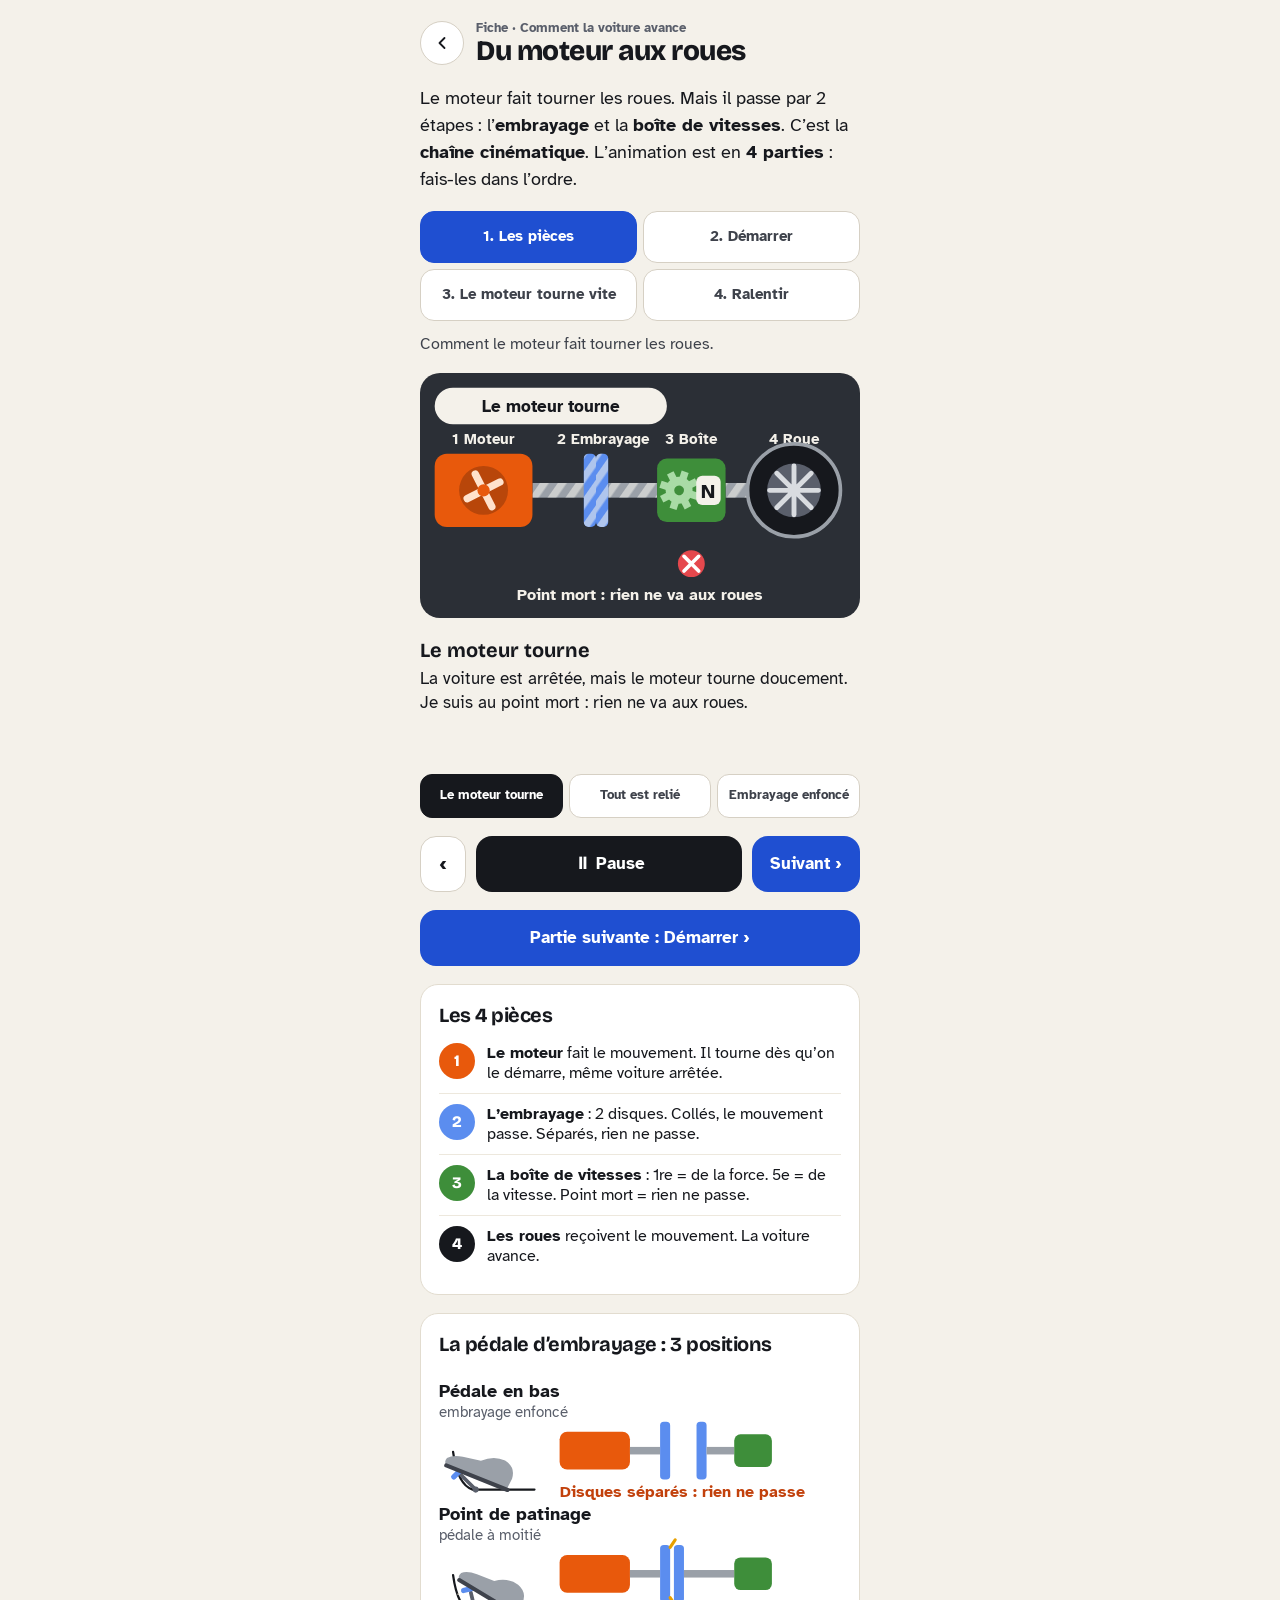
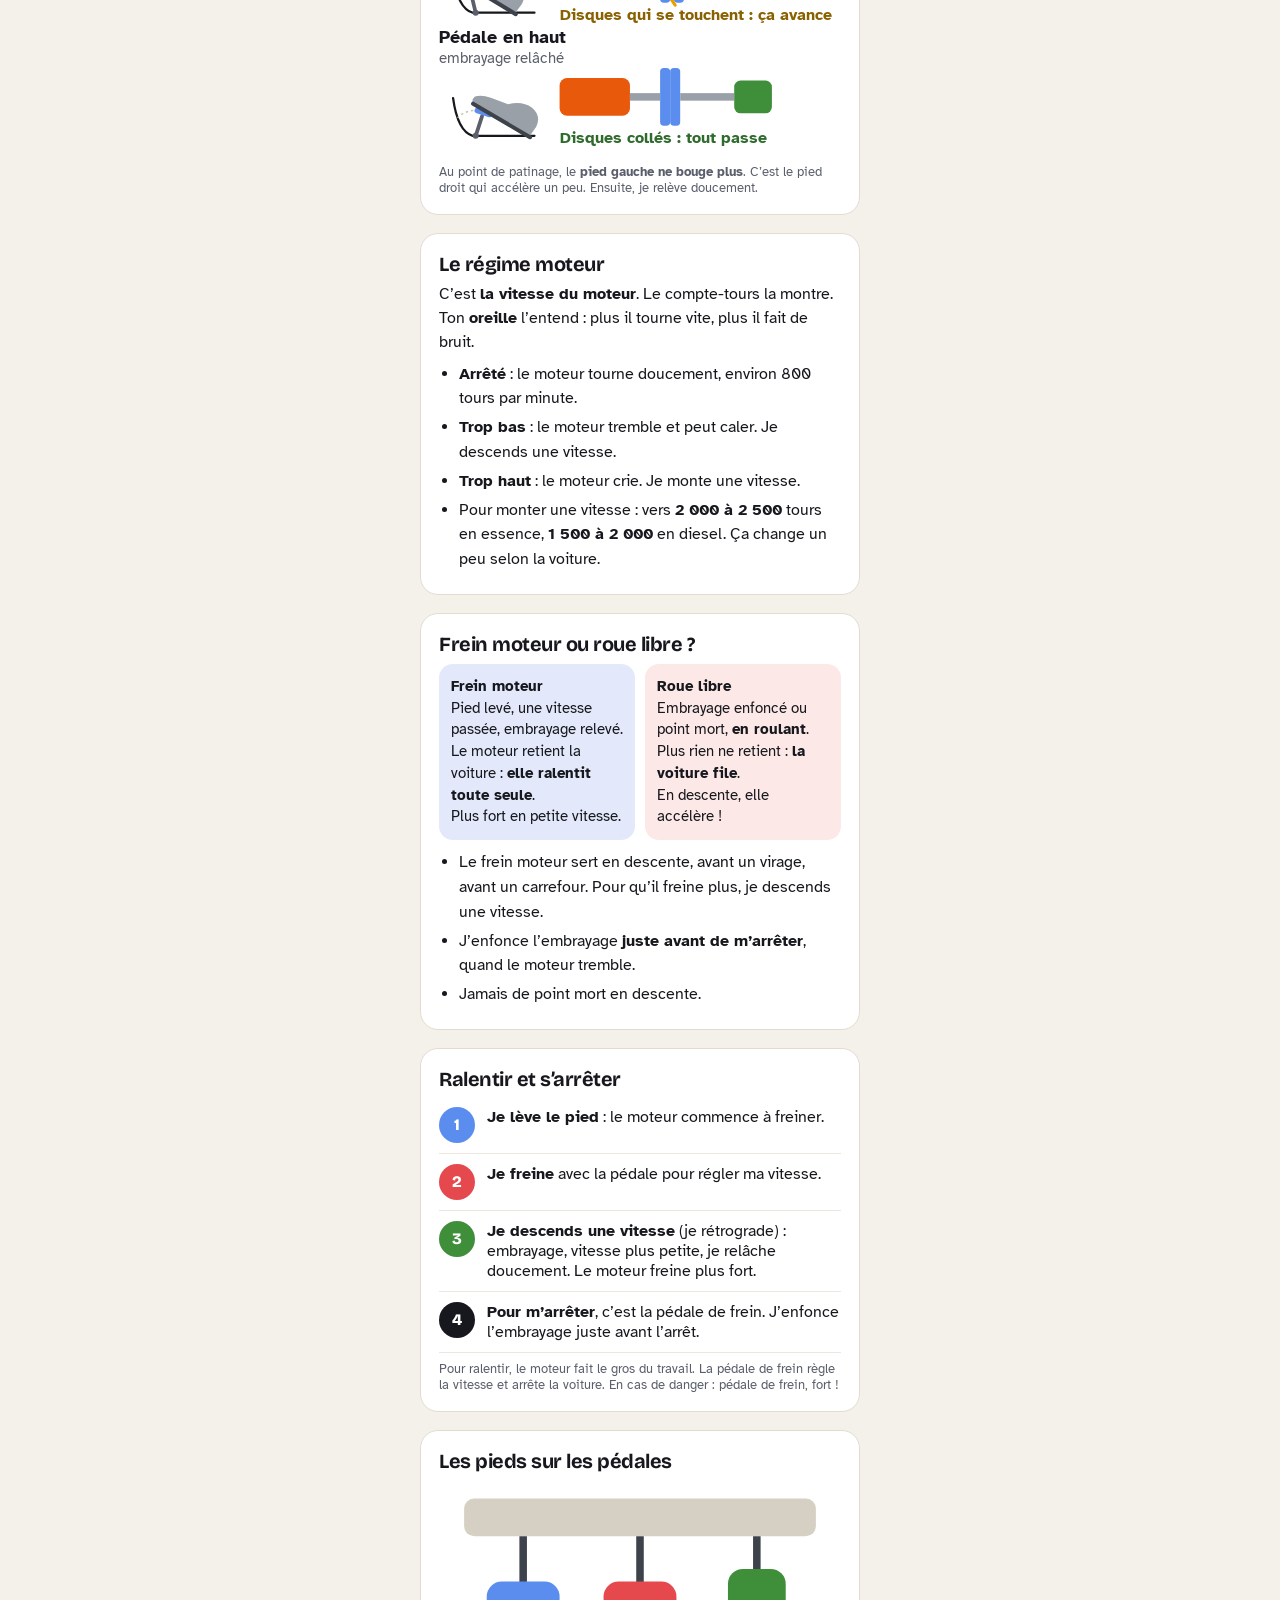
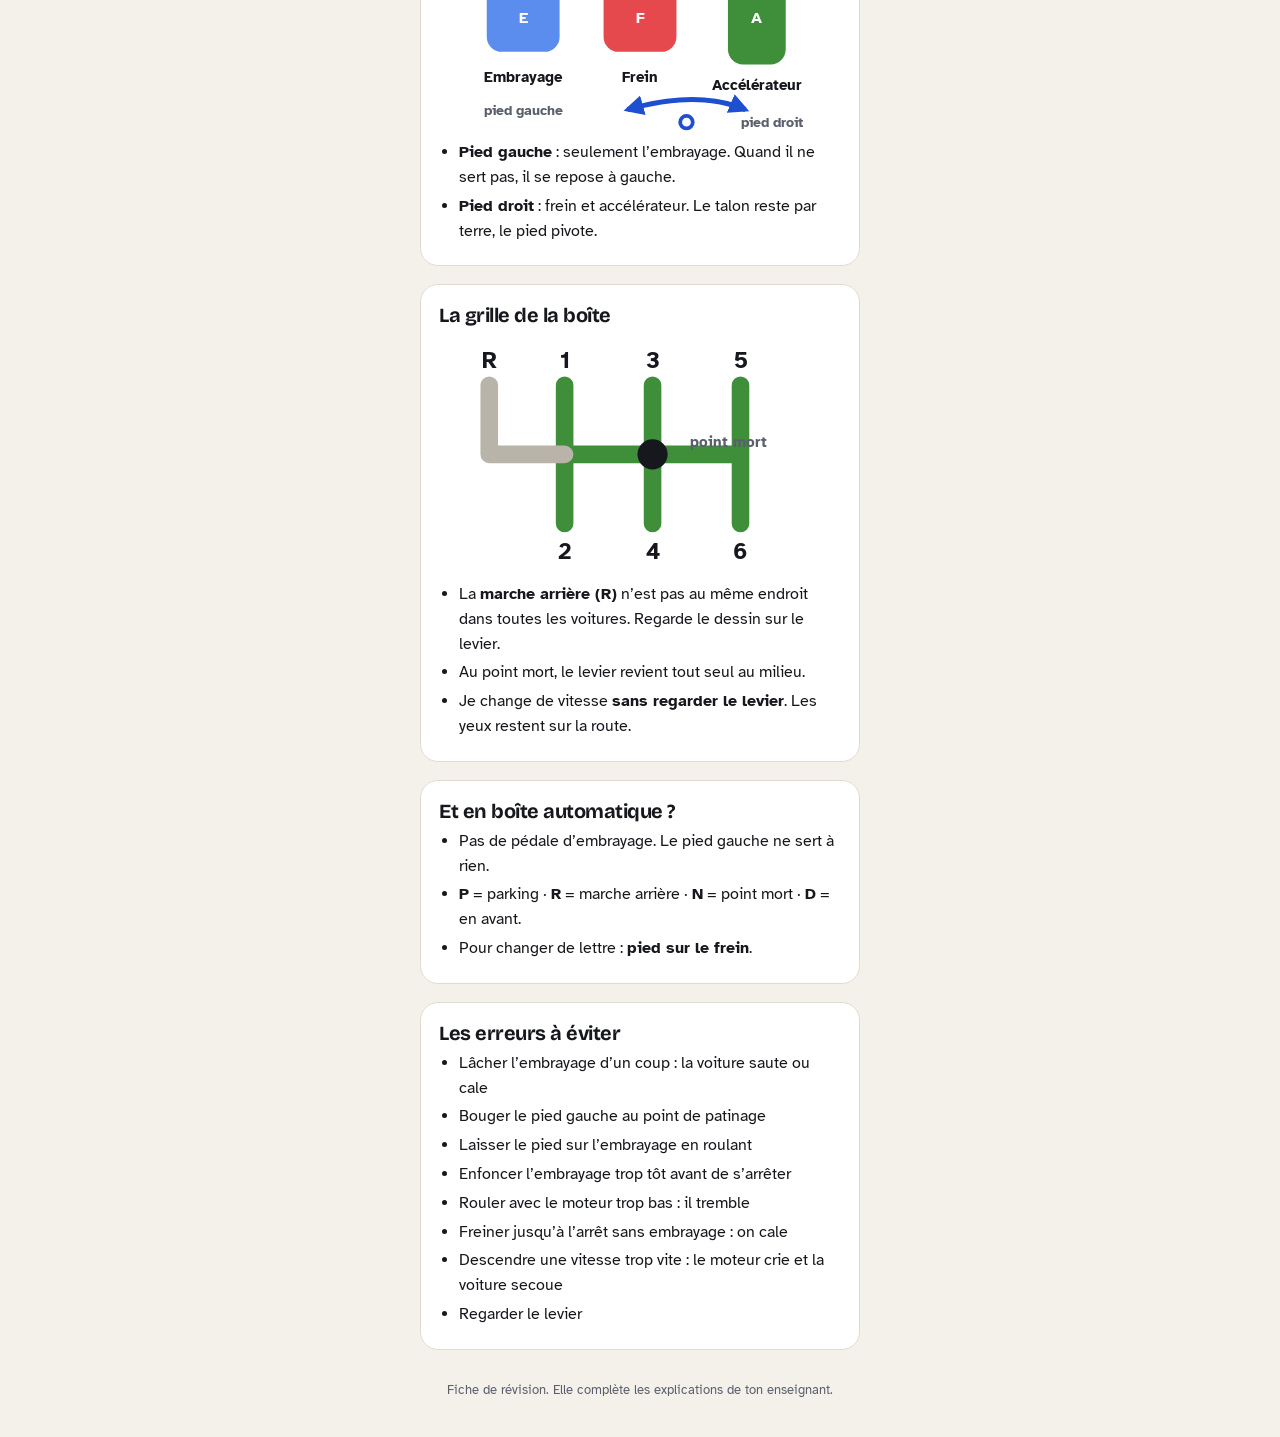
==== commit 31e4cc5e: "Add files via upload" ====
--- a/fiches/chaine.html
+++ b/fiches/chaine.html
@@ -42,7 +42,7 @@
   <div class="chap" id="chap" role="group" aria-label="Choisir une partie"></div>
   <p id="chapI" style="margin:-6px 0 0;font-size:16px;line-height:1.4;color:var(--ink2)"></p>
   <div class="stage" aria-label="Animation : moteur, embrayage, boîte de vitesses et roue, avec la pédale d'embrayage, l'accélérateur et le compte-tours">
-    <svg id="scene" viewBox="0 0 360 400" role="img" aria-labelledby="capT">
+    <svg id="scene" viewBox="0 0 360 474" role="img" aria-labelledby="capT">
       <defs>
         <pattern id="stripe" width="12" height="12" patternUnits="userSpaceOnUse" patternTransform="rotate(35)"><rect width="6" height="12" fill="#F4F1EA" opacity=".55"/></pattern>
         <marker id="ah" viewBox="0 0 10 10" refX="8" refY="5" markerWidth="5" markerHeight="5" orient="auto-start-reverse"><path d="M0 0 L10 5 L0 10 Z" fill="context-stroke"/></marker>
@@ -78,36 +78,24 @@
       <g id="cut" opacity="0"><circle cx="150" cy="156" r="11" fill="#E5484D"/><path d="M144 150 l12 12 M156 150 l-12 12" stroke="#fff" stroke-width="3" stroke-linecap="round"/></g>
       <text id="flowT" x="180" y="186" text-anchor="middle" class="lbl" font-size="13" fill="#F4F1EA"></text>
       <line x1="12" y1="204" x2="348" y2="204" stroke="#3E424B" stroke-width="2"/>
-      <!-- pédales (vue de côté, pivot en haut, conducteur à gauche) -->
-      <g class="lbl" font-size="12" fill="#F4F1EA" text-anchor="middle"><text x="40" y="226">Embrayage</text><text x="40" y="240" font-weight="400" opacity=".8">pied gauche</text><text x="180" y="226">Accélérateur</text><text x="180" y="240" font-weight="400" opacity=".8">pied droit</text></g>
-      <g transform="translate(40 262)">
-        <path id="ppzone" d="" stroke="#FFD43B" stroke-width="10" fill="none" opacity=".55"/>
-        <path id="travC" stroke="#5A5F6B" stroke-width="2" fill="none" stroke-dasharray="3 4"/>
-        <g id="pedC"><rect x="-3" y="0" width="6" height="70" rx="3" fill="#D9DCE0"/><rect x="-13" y="64" width="26" height="12" rx="4" fill="#F4F1EA"/></g>
-        <circle r="6" fill="#9AA0A8"/>
-      </g>
-      <g id="grpF"><g class="lbl" font-size="12" fill="#F4F1EA" text-anchor="middle"><text x="110" y="226">Frein</text><text x="110" y="240" font-weight="400" opacity=".8">pied droit</text></g>
-      <g transform="translate(110 262)">
-        <path id="travF" stroke="#5A5F6B" stroke-width="2" fill="none" stroke-dasharray="3 4"/>
-        <g id="pedF"><rect x="-3" y="0" width="6" height="70" rx="3" fill="#D9DCE0"/><rect x="-14" y="62" width="28" height="14" rx="4" fill="#E5484D"/></g>
-        <circle r="6" fill="#9AA0A8"/>
-      </g></g>
-      <g transform="translate(180 262)">
-        <path id="travA" stroke="#5A5F6B" stroke-width="2" fill="none" stroke-dasharray="3 4"/>
-        <g id="pedA"><rect x="-3" y="0" width="6" height="70" rx="3" fill="#D9DCE0"/><rect x="-10" y="60" width="20" height="16" rx="4" fill="#F4F1EA"/></g>
-        <circle r="6" fill="#9AA0A8"/>
-      </g>
-      <text x="52" y="388" text-anchor="middle" class="lbl" font-size="11" fill="#FFD43B">point de patinage</text>
+      <!-- pédales vues de côté : plancher, pédale articulée au sol, pied posé dessus (dessinées par le script) -->
+      <g class="lbl" font-size="12" fill="#F4F1EA" text-anchor="middle"><text x="62" y="224">Embrayage</text><text x="62" y="238" font-weight="400" opacity=".8">pied gauche</text><text x="298" y="224">Accélérateur</text><text x="298" y="238" font-weight="400" opacity=".8">pied droit</text></g>
+      <g id="uC" transform="translate(58 326)"></g>
+      <g id="grpF"><g class="lbl" font-size="12" fill="#F4F1EA" text-anchor="middle"><text x="180" y="224">Frein</text><text x="180" y="238" font-weight="400" opacity=".8">pied droit</text></g><g id="uF" transform="translate(176 326)"></g></g>
+      <g id="uA" transform="translate(294 326)"></g>
+      <text x="62" y="346" text-anchor="middle" class="lbl" font-size="11" fill="#FFD43B">jaune : point de patinage</text>
+      <line x1="12" y1="356" x2="348" y2="356" stroke="#3E424B" stroke-width="2"/>
       <!-- compte-tours -->
-      <g transform="translate(290 300)">
+      <g transform="translate(130 432) scale(.82)">
         <path id="arcs" fill="none"/>
         <g id="ticks"></g>
         <g id="needle"><path d="M-3 0 L0 -58 L3 0 Z" fill="#E5484D"/></g><circle r="7" fill="#F4F1EA"/>
-        <text y="26" text-anchor="middle" class="lbl" font-size="20" fill="#F4F1EA" id="rpmT">800</text>
-        <text y="42" text-anchor="middle" font-family="Atkinson Hyperlegible, sans-serif" font-size="11" fill="#F4F1EA" opacity=".8">tr/min</text>
-        <text y="-78" text-anchor="middle" class="lbl" font-size="12" fill="#F4F1EA">Compte-tours</text>
+        <text y="28" text-anchor="middle" class="lbl" font-size="20" fill="#F4F1EA" id="rpmT">800</text>
       </g>
-      <text id="spdT" x="290" y="384" text-anchor="middle" class="lbl" font-size="15" fill="#F4F1EA">0 km/h</text>
+      <text x="40" y="380" class="lbl" font-size="12" fill="#F4F1EA">Compte-tours</text>
+      <text x="130" y="466" text-anchor="middle" font-family="Atkinson Hyperlegible, sans-serif" font-size="11" fill="#F4F1EA" opacity=".8">tours par minute</text>
+      <text id="spdT" x="276" y="430" text-anchor="middle" class="lbl" font-size="26" fill="#F4F1EA">0 km/h</text>
+      <text x="276" y="452" text-anchor="middle" font-family="Atkinson Hyperlegible, sans-serif" font-size="12" fill="#F4F1EA" opacity=".8">vitesse</text>
       <g id="stallB" opacity="0"><rect x="134" y="142" width="92" height="28" rx="14" fill="#E5484D"/><text x="180" y="161" text-anchor="middle" class="lbl" font-size="14" fill="#fff">Calé !</text></g>
       <g><rect x="12" y="12" width="190" height="30" rx="15" fill="#F4F1EA"/><text id="badgeT" x="107" y="32" text-anchor="middle" class="lbl" font-size="14" fill="#16181D"></text></g>
     </svg>
@@ -115,7 +103,7 @@
 
   <div class="caption" id="cap" aria-live="polite"><b id="capT"></b><span id="capS"></span></div>
   <div class="steps" id="steps"></div>
-  <div class="ctrl"><button class="btn btn-dark" id="play" style="flex:1">⏸ Pause</button><button class="btn btn-light" id="restart" style="width:auto;padding:0 18px">Recommencer</button></div>
+  <div class="ctrl"><button class="btn btn-light" id="prev" style="width:auto;padding:0 18px;font-size:20px" aria-label="Étape précédente">‹</button><button class="btn btn-dark" id="play" style="flex:1">⏸ Pause</button><button class="btn btn-primary" id="next" style="width:auto;padding:0 18px">Suivant ›</button></div>
   <button class="btn btn-primary" id="nextChap"></button>
 
   <div class="card"><h2 style="font-size:20px;margin-bottom:6px">Les 4 pièces</h2>
@@ -238,12 +226,33 @@
   })();
 
   // ---- pédales : angle relevée / enfoncée ----
-  const PED_UP = 18, PED_DOWN = -14; // le conducteur est à gauche : enfoncer pousse la pédale vers la droite
-  const pedAngle = (down) => lerp(PED_UP, PED_DOWN, down);
-  const ppt = (d, r) => { const a = pedAngle(d) * Math.PI / 180; return [(-Math.sin(a) * r).toFixed(1), (Math.cos(a) * r).toFixed(1)]; };
-  const arcP = (d1, d2, r) => { const [x1, y1] = ppt(d1, r), [x2, y2] = ppt(d2, r); return `M${x1} ${y1} A${r} ${r} 0 0 ${d2 > d1 ? 0 : 1} ${x2} ${y2}`; };
-  ['travC', 'travF', 'travA'].forEach((id) => $(id).setAttribute('d', arcP(0, 1, 74)));
-  $('ppzone').setAttribute('d', arcP(.38, .62, 74));
+  // Pédale vue de côté (conducteur à droite, avant de la voiture à gauche) : articulée au plancher,
+  // le talon posé au sol, le pied appuie sur le patin. d = 0 pédale en haut, 1 pédale enfoncée.
+  const PU = { P: [-18, 0], L: 30, up: 18, down: -45, F: 62 }; // F : talon → plante du pied
+  const padAt = (d) => { const a = lerp(PU.up, PU.down, d) * Math.PI / 180; return { a, x: PU.P[0] + Math.sin(a) * (PU.L + 4), y: PU.P[1] - Math.cos(a) * (PU.L + 4) }; };
+  const SHOE = 'M6 0 L-56 0 Q-62 -1 -60 -7 Q-56 -12 -46 -14 L-28 -17 Q-18 -27 -6 -26 Q6 -24 7 -12 Z';
+  function unitSVG(id, pad, dark) {
+    const fl = dark ? '#F4F1EA' : '#16181D', arm = dark ? '#D9DCE0' : '#5A5F6B', tr = dark ? '#6B7280' : '#C9C2B3';
+    let path = ''; for (let k = 0; k <= 10; k++) { const q = padAt(k / 10); path += (k ? 'L' : 'M') + q.x.toFixed(1) + ' ' + q.y.toFixed(1); }
+    let pp = ''; for (let k = 0; k <= 6; k++) { const q = padAt(.38 + .24 * k / 6); pp += (k ? 'L' : 'M') + q.x.toFixed(1) + ' ' + q.y.toFixed(1); }
+    return `<path d="M-48 -50 Q-42 -6 -22 0 L60 0" stroke="${fl}" stroke-width="3" fill="none" stroke-linecap="round"/>
+      ${id === 'C' ? `<path d="${pp}" stroke="#FFD43B" stroke-width="9" fill="none" stroke-linecap="round" opacity=".6"/>` : ''}
+      <path d="${path}" stroke="${tr}" stroke-width="2" fill="none" stroke-dasharray="3 4"/>
+      <g id="${id}arm"><rect x="-2.5" y="-${PU.L}" width="5" height="${PU.L}" rx="2.5" fill="${arm}"/><rect x="-12" y="-${PU.L + 6}" width="24" height="7" rx="3" fill="${pad}"/></g>
+      <circle cx="${PU.P[0]}" cy="${PU.P[1]}" r="4" fill="${arm}"/>
+      <g id="${id}foot"><path d="${SHOE}" fill="${dark ? '#B8BEC6' : '#9AA0A8'}"/><path d="M7 0 L-58 0" stroke="${dark ? '#16181D' : '#3E424B'}" stroke-width="4" stroke-linecap="round"/></g>`;
+  }
+  function setPedal(id, d, root) {
+    const r = root || document, q = padAt(Math.max(0, Math.min(1, d)));
+    r.querySelector('#' + id + 'arm').setAttribute('transform', `translate(${PU.P[0]} ${PU.P[1]}) rotate(${(q.a * 180 / Math.PI).toFixed(1)})`);
+    // le talon reste au sol, la plante du pied sur le patin
+    const py = q.y - 2, dy = -3 - py, hx = q.x + Math.sqrt(Math.max(0, PU.F * PU.F - dy * dy));
+    const phi = Math.atan2(py + 3, q.x - hx) * 180 / Math.PI - 180;
+    r.querySelector('#' + id + 'foot').setAttribute('transform', `translate(${hx.toFixed(1)} -3) rotate(${phi.toFixed(1)}) scale(${(PU.F / 46).toFixed(3)})`);
+  }
+  $('uC').innerHTML = unitSVG('C', '#5B8DEF', true);
+  $('uF').innerHTML = unitSVG('F', '#E5484D', true);
+  $('uA').innerHTML = unitSVG('A', '#F4F1EA', true);
 
   // ---- les étapes ----
   // c : embrayage (0 = pédale enfoncée / débrayé, 1 = relevée / embrayé) · g : gaz (0-1)
@@ -308,7 +317,7 @@
     ch = CHAP[n]; LIST = ch.steps.map((id) => STEP_BY[id]);
     [...$('chap').children].forEach((b) => b.setAttribute('aria-pressed', String(+b.dataset.n === n)));
     $('chapI').textContent = ch.i;
-    $('scene').setAttribute('viewBox', ch.small ? '0 0 360 200' : '0 0 360 400');
+    $('scene').setAttribute('viewBox', ch.small ? '0 0 360 200' : '0 0 360 474');
     $('grpF').style.display = ch.noBrake ? 'none' : '';
     stepsEl.innerHTML = ''; stepsEl.className = 'steps' + (LIST.length % 2 === 0 ? ' n2' : '');
     LIST.forEach((st, i) => { const b = document.createElement('button'); b.textContent = st.k; b.addEventListener('click', () => go(i)); stepsEl.appendChild(b); });
@@ -349,9 +358,7 @@
     if (s.flow === 'none' && s.gear === 'N') { $('cut').setAttribute('opacity', 1); $('cut').setAttribute('transform', 'translate(72 0)'); } else $('cut').setAttribute('transform', '');
     $('flowT').textContent = s.ft || '';
     // pédales et compte-tours
-    $('pedC').setAttribute('transform', `rotate(${pedAngle(1 - s.c)})`);
-    $('pedA').setAttribute('transform', `rotate(${pedAngle(s.g)})`);
-    $('pedF').setAttribute('transform', `rotate(${pedAngle(s.fb || 0)})`);
+    setPedal('C', 1 - s.c); setPedal('A', s.g); setPedal('F', s.fb || 0);
     $('brk').setAttribute('opacity', Math.min(1, (s.fb || 0) * 2));
     const shake = s.rpm > 0 && s.rpm < 750 ? Math.sin(performance.now() / 30) * 3 : 0;
     $('needle').setAttribute('transform', `rotate(${ang(Math.max(0, s.rpm)) + shake})`);
@@ -364,7 +371,7 @@
   }
   function loop(now) {
     const dt = Math.min(.05, (now - last) / 1000); last = now;
-    if (!paused) { let p = (now - t0) / LIST[idx].d; if (p >= 1) { idx = (idx + 1) % LIST.length; t0 = now; p = 0; } draw(p, dt); }
+    if (!paused) { let p = (now - t0) / LIST[idx].d; if (p >= 1 + 1500 / LIST[idx].d) { t0 = now; p = 0; } draw(p, dt); }
     else draw((pauseAt - t0) / LIST[idx].d, 0);
     requestAnimationFrame(loop);
   }
@@ -372,7 +379,8 @@
     if (paused) { t0 += performance.now() - pauseAt; paused = false; $('play').textContent = '⏸ Pause'; }
     else { paused = true; pauseAt = performance.now(); $('play').textContent = '▶ Lecture'; }
   });
-  $('restart').addEventListener('click', () => go(0));
+  $('prev').addEventListener('click', () => go(Math.max(0, idx - 1)));
+  $('next').addEventListener('click', () => { if (idx < LIST.length - 1) go(idx + 1); else $('nextChap').click(); });
   function fromHash() {
     const h = location.hash.replace('#', '');
     const n = CHAP.findIndex((c) => c.id === h || (h && c.steps.includes(h)));
@@ -387,10 +395,10 @@
     const rows = [['Pédale en bas', 'embrayage enfoncé', 1, 18, 'Disques séparés : rien ne passe'], ['Point de patinage', 'pédale à moitié', .5, 0, 'Disques qui se touchent : ça avance'], ['Pédale en haut', 'embrayage relâché', 0, -3, 'Disques collés : tout passe']];
     let h = '';
     rows.forEach(([t, sub, down, gap, txt], i) => {
-      const y = 12 + i * 98, a = pedAngle(down);
+      const y = 12 + i * 98;
       h += `<g transform="translate(0 ${y})">
         <text x="0" y="14" class="lbl" font-size="14" fill="#16181D">${t}</text><text x="0" y="30" font-family="Atkinson Hyperlegible, sans-serif" font-size="12" fill="#5A5F6B">${sub}</text>
-        <g transform="translate(34 40)"><g transform="rotate(${a}) scale(.5)"><rect x="-3" y="0" width="6" height="84" rx="3" fill="#3E424B"/><rect x="-14" y="78" width="28" height="12" rx="4" fill="#16181D"/></g><circle r="4" fill="#9AA0A8"/></g>
+        <g transform="translate(40 88) scale(.6)" id="row${i}">${unitSVG('R' + i, '#5B8DEF', false)}</g>
         <rect x="96" y="42" width="56" height="30" rx="6" fill="#E8590C"/><rect x="152" y="54" width="24" height="6" fill="#9AA0A8"/>
         <rect x="176" y="34" width="8" height="46" rx="3" fill="#5B8DEF"/><rect x="${187 + gap}" y="34" width="8" height="46" rx="3" fill="#5B8DEF"/><rect x="${195 + gap}" y="54" width="${40 - gap}" height="6" fill="#9AA0A8"/>
         <rect x="235" y="44" width="30" height="26" rx="5" fill="#3E8E3A"/>
@@ -398,6 +406,7 @@
         <text x="96" y="94" font-family="Atkinson Hyperlegible, sans-serif" font-size="13" font-weight="700" fill="${i === 0 ? '#C2410C' : (i === 1 ? '#8A6100' : '#2F6B2C')}">${txt}</text></g>`;
     });
     $('three').innerHTML = h;
+    rows.forEach((r, i) => setPedal('R' + i, r[2], $('three')));
   })();
 
   if (window.matchMedia('(prefers-reduced-motion: reduce)').matches) { paused = true; pauseAt = performance.now(); $('play').textContent = '▶ Lecture'; }
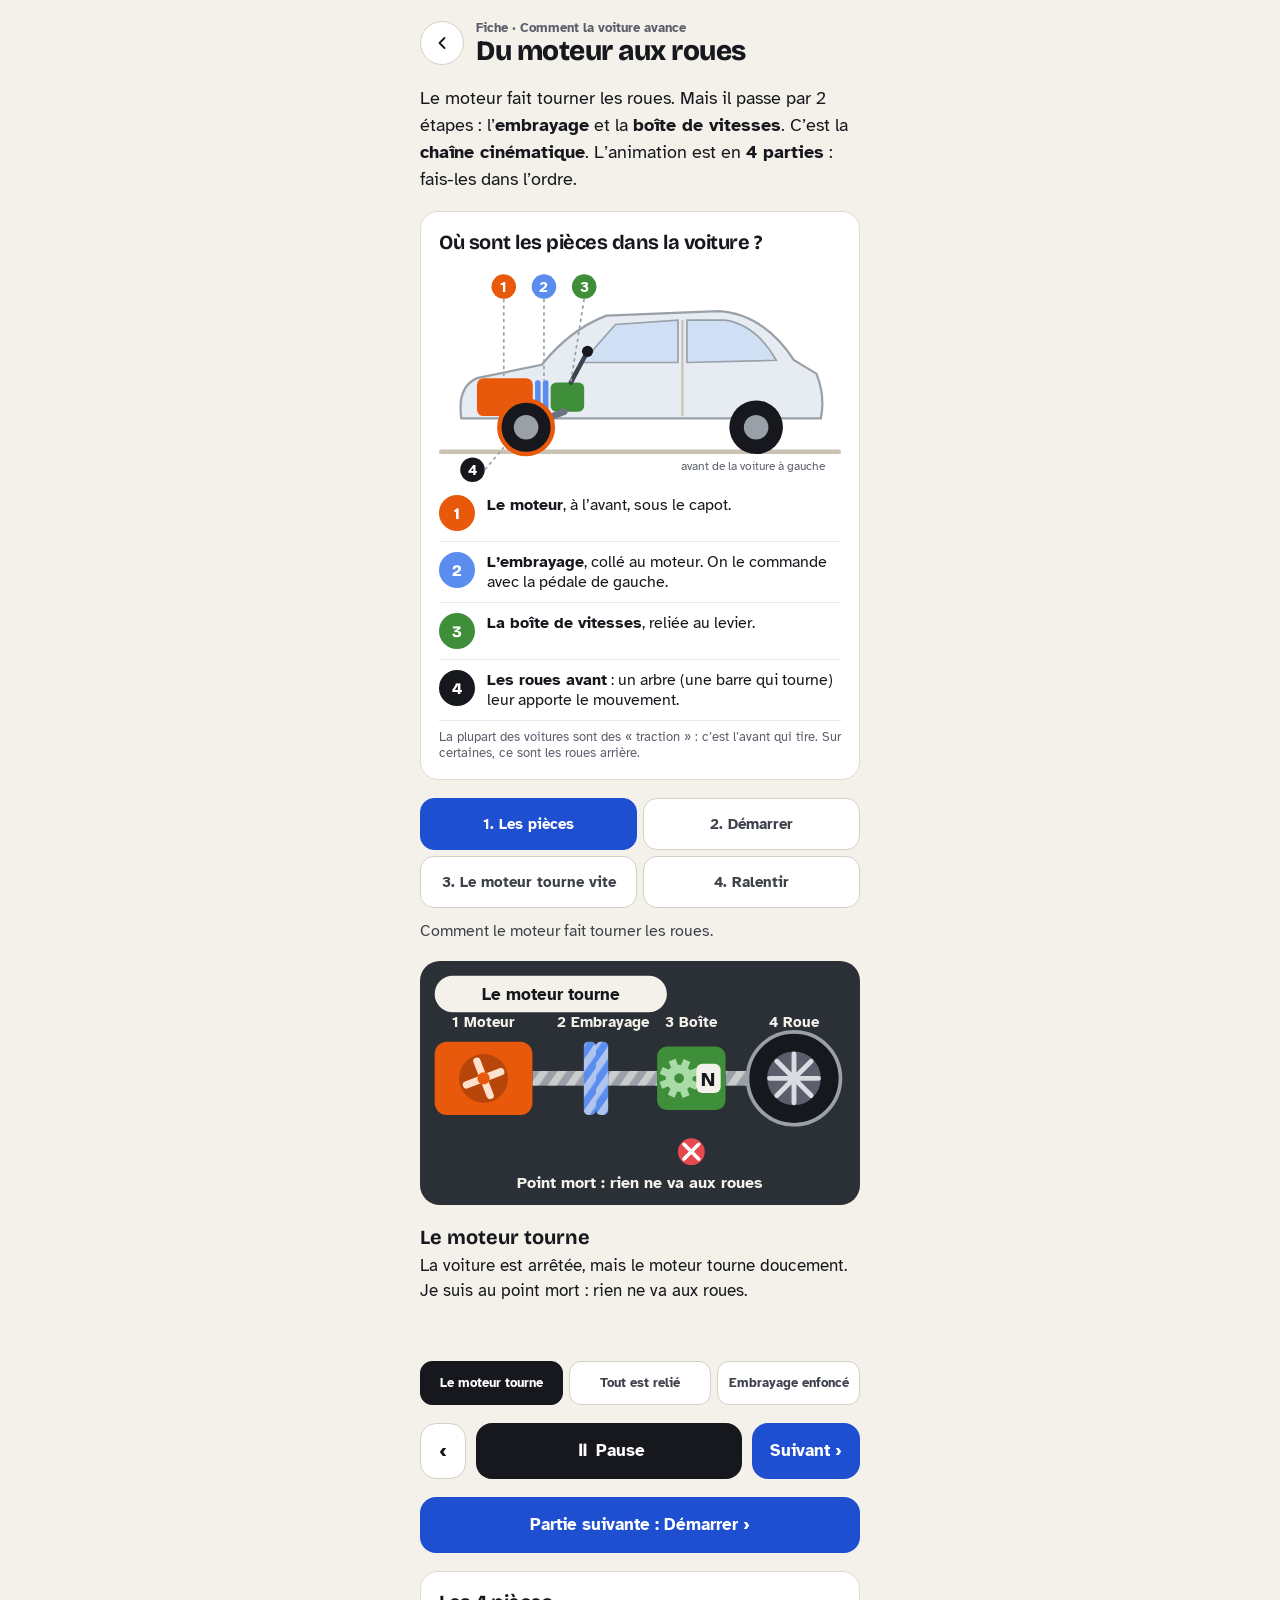
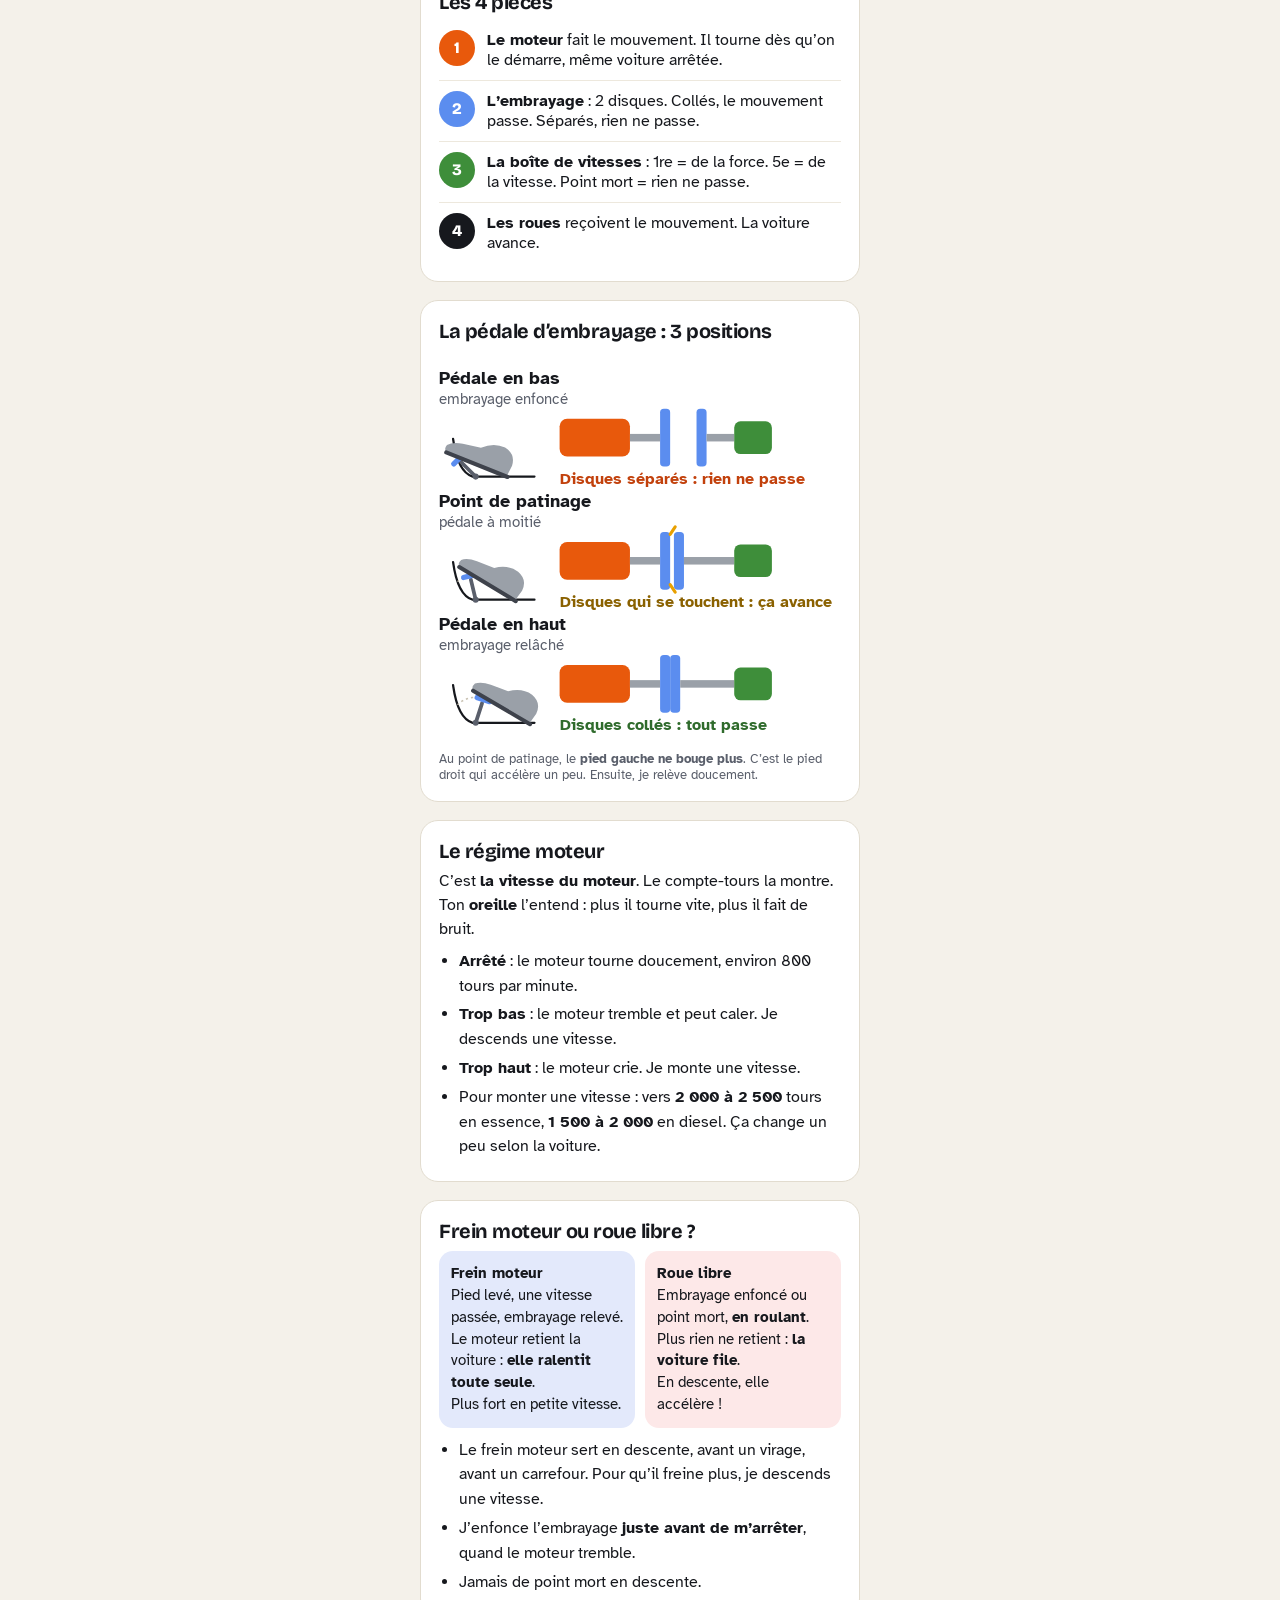
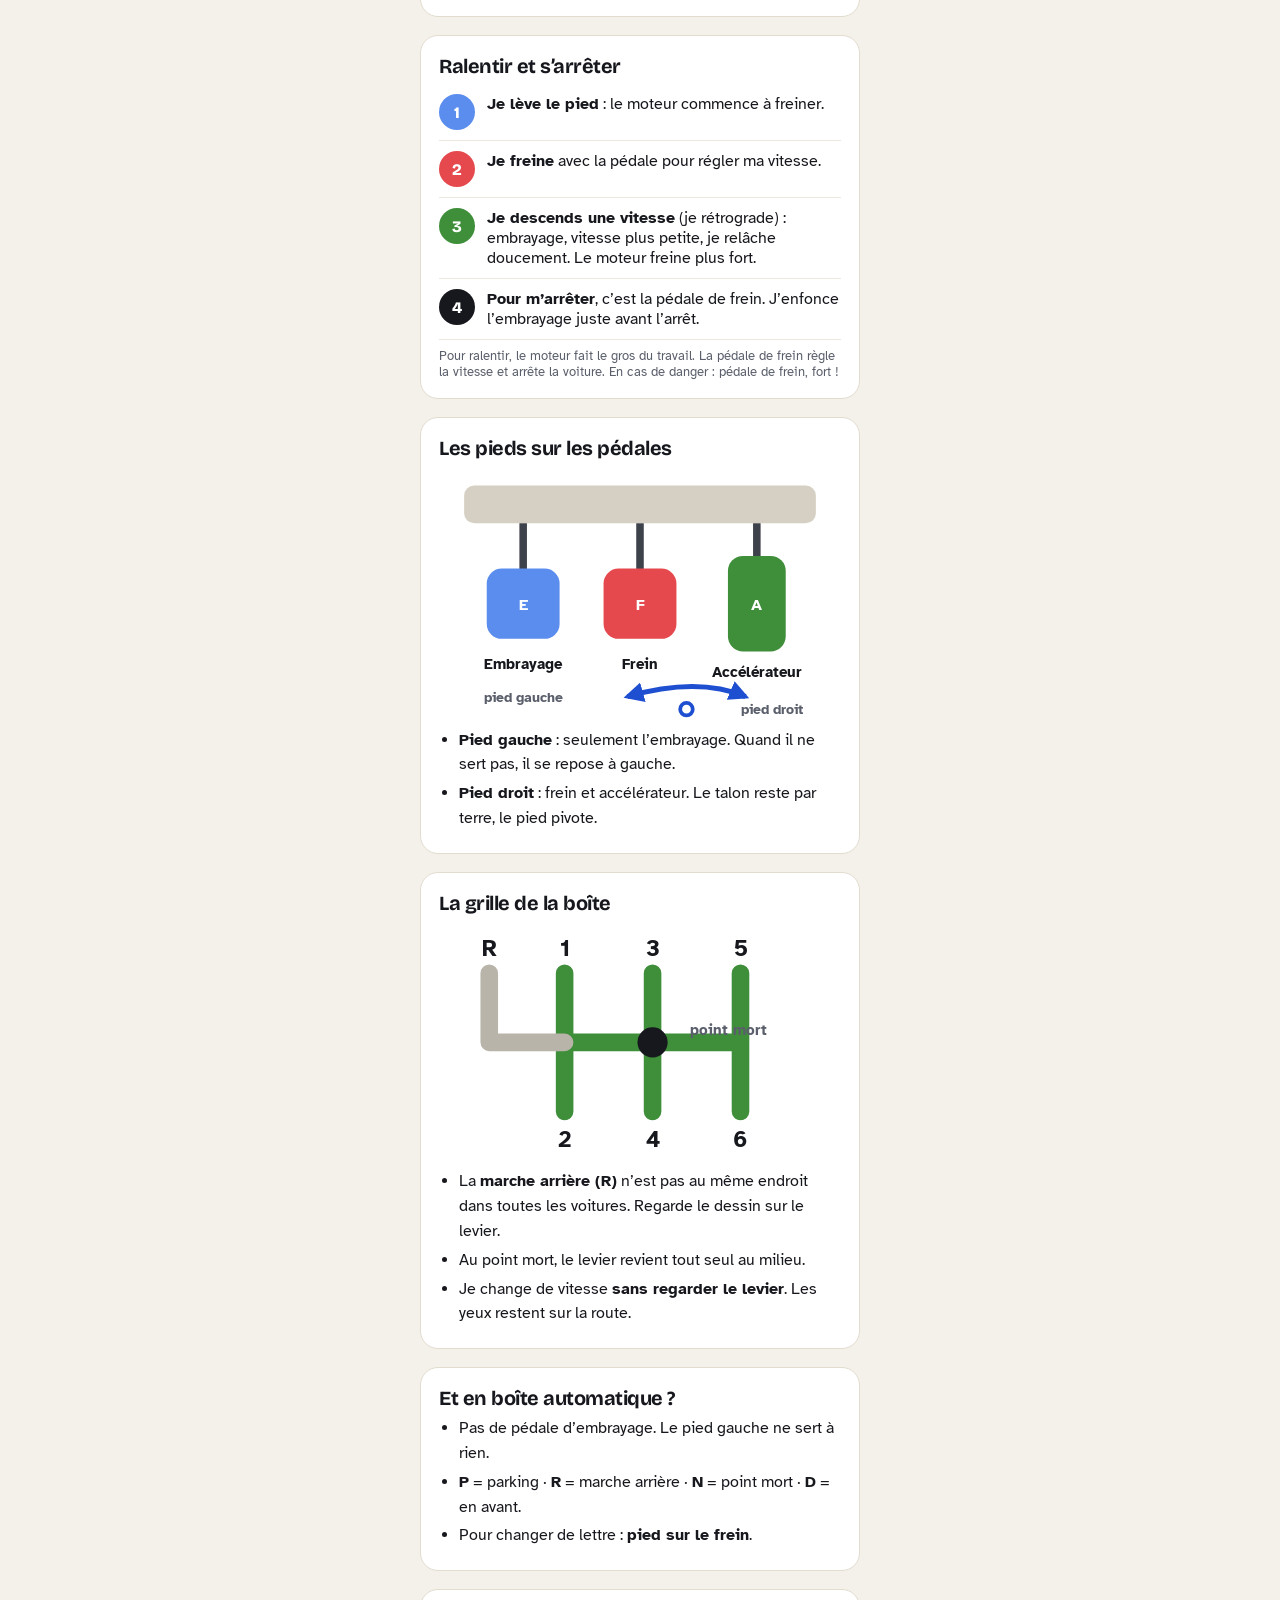
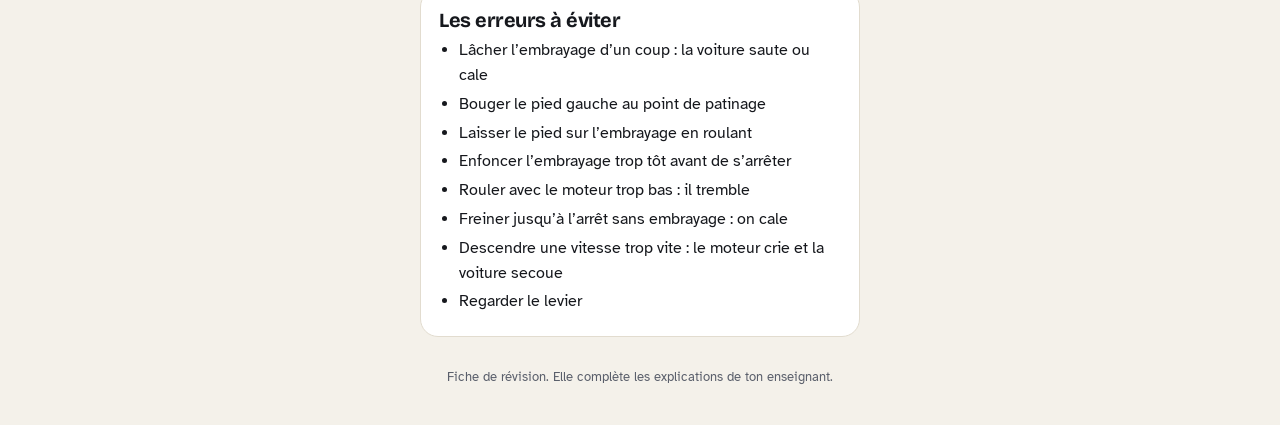
==== commit 892cadde: "Add files via upload" ====
--- a/fiches/chaine.html
+++ b/fiches/chaine.html
@@ -39,6 +39,37 @@
 
   <p style="margin:0;font-size:18px;line-height:1.5">Le moteur fait tourner les roues. Mais il passe par 2 étapes : l’<b>embrayage</b> et la <b>boîte de vitesses</b>. C’est la <b>chaîne cinématique</b>. L’animation est en <b>4 parties</b> : fais-les dans l’ordre.</p>
 
+  <div class="card" id="voiture"><h2 style="font-size:20px;margin-bottom:8px">Où sont les pièces dans la voiture ?</h2>
+    <svg viewBox="0 0 360 200" role="img" aria-label="Voiture vue de côté, avant à gauche : le moteur à l’avant, puis l’embrayage, la boîte de vitesses reliée au levier, et l’arbre qui fait tourner la roue avant">
+      <rect y="168" width="360" height="4" rx="2" fill="#C9C2B3"/>
+      <path d="M20 140 Q16 112 34 104 L92 92 Q118 60 150 48 L250 44 Q290 46 318 88 L338 100 Q346 120 342 140 Z" fill="#E7EBF2" stroke="#9AA0A8" stroke-width="2"/>
+      <path d="M128 90 L158 56 L214 52 L214 90 Z M222 52 L256 52 Q284 56 302 88 L222 90 Z" fill="#CFE0F5" stroke="#9AA0A8" stroke-width="1.5"/>
+      <line x1="218" y1="52" x2="218" y2="138" stroke="#C9C2B3" stroke-width="2"/>
+      <!-- chaîne cinématique (traction avant) -->
+      <rect x="34" y="104" width="50" height="34" rx="6" fill="#E8590C"/>
+      <rect x="86" y="106" width="5" height="30" rx="2" fill="#5B8DEF"/><rect x="93" y="106" width="5" height="30" rx="2" fill="#5B8DEF"/>
+      <rect x="100" y="108" width="30" height="26" rx="5" fill="#3E8E3A"/>
+      <path d="M118 108 L132 82" stroke="#3E424B" stroke-width="4" stroke-linecap="round"/><circle cx="133" cy="80" r="5" fill="#16181D"/>
+      <path d="M112 134 L82 146" stroke="#6B7280" stroke-width="6" stroke-linecap="round"/>
+      <circle cx="78" cy="148" r="24" fill="#16181D" stroke="#E8590C" stroke-width="4"/><circle cx="78" cy="148" r="11" fill="#9AA0A8"/>
+      <circle cx="284" cy="148" r="24" fill="#16181D"/><circle cx="284" cy="148" r="11" fill="#9AA0A8"/>
+      <!-- repères -->
+      <g font-family="Atkinson Hyperlegible, sans-serif" font-weight="700" font-size="13" text-anchor="middle" fill="#fff">
+        <circle cx="58" cy="22" r="11" fill="#E8590C"/><text x="58" y="27">1</text>
+        <circle cx="94" cy="22" r="11" fill="#5B8DEF"/><text x="94" y="27">2</text>
+        <circle cx="130" cy="22" r="11" fill="#3E8E3A"/><text x="130" y="27">3</text>
+        <circle cx="30" cy="186" r="11" fill="#16181D"/><text x="30" y="191">4</text>
+      </g>
+      <g stroke="#9AA0A8" stroke-width="1.5" stroke-dasharray="3 3"><line x1="58" y1="33" x2="58" y2="104"/><line x1="94" y1="33" x2="94" y2="106"/><line x1="130" y1="33" x2="118" y2="108"/><line x1="41" y1="186" x2="58" y2="166"/></g>
+      <text x="346" y="186" text-anchor="end" font-family="Atkinson Hyperlegible, sans-serif" font-size="11" fill="#5A5F6B">avant de la voiture à gauche</text>
+    </svg>
+    <div class="key"><span class="n" style="background:#E8590C">1</span><div><b>Le moteur</b>, à l’avant, sous le capot.</div></div>
+    <div class="key"><span class="n" style="background:#5B8DEF">2</span><div><b>L’embrayage</b>, collé au moteur. On le commande avec la pédale de gauche.</div></div>
+    <div class="key"><span class="n" style="background:#3E8E3A">3</span><div><b>La boîte de vitesses</b>, reliée au levier.</div></div>
+    <div class="key"><span class="n" style="background:#16181D">4</span><div><b>Les roues avant</b> : un arbre (une barre qui tourne) leur apporte le mouvement.</div></div>
+    <p class="small muted" style="margin:8px 0 0">La plupart des voitures sont des « traction » : c’est l’avant qui tire. Sur certaines, ce sont les roues arrière.</p>
+  </div>
+
   <div class="chap" id="chap" role="group" aria-label="Choisir une partie"></div>
   <p id="chapI" style="margin:-6px 0 0;font-size:16px;line-height:1.4;color:var(--ink2)"></p>
   <div class="stage" aria-label="Animation : moteur, embrayage, boîte de vitesses et roue, avec la pédale d'embrayage, l'accélérateur et le compte-tours">
@@ -49,7 +80,7 @@
       </defs>
       <!-- étiquettes -->
       <g class="lbl" font-size="12" fill="#F4F1EA" text-anchor="middle">
-        <text x="52" y="58">1 Moteur</text><text x="150" y="58">2 Embrayage</text><text x="222" y="58">3 Boîte</text><text x="306" y="58">4 Roue</text>
+        <text x="52" y="54">1 Moteur</text><text x="150" y="54">2 Embrayage</text><text x="222" y="54">3 Boîte</text><text x="306" y="54">4 Roue</text>
       </g>
       <!-- arbres (les rayures défilent = ça tourne) -->
       <g id="sh1"><rect x="92" y="90" width="44" height="12" fill="#9AA0A8"/><rect id="sh1s" x="80" y="90" width="68" height="12" fill="url(#stripe)" clip-path="url(#c1)"/></g>
@@ -72,7 +103,7 @@
       <g transform="translate(212 96)"><g id="gear"><circle r="11" fill="#A9DBA6"/><g fill="#A9DBA6"><rect x="-3" y="-16" width="6" height="32"/><rect x="-16" y="-3" width="32" height="6"/><rect x="-3" y="-16" width="6" height="32" transform="rotate(45)"/><rect x="-3" y="-16" width="6" height="32" transform="rotate(-45)"/></g><circle r="4" fill="#3E8E3A"/></g></g>
       <rect x="226" y="84" width="20" height="24" rx="5" fill="#F4F1EA"/><text id="gearT" x="236" y="102" text-anchor="middle" class="lbl" font-size="16" fill="#16181D">N</text>
       <!-- roue -->
-      <g transform="translate(306 96)"><circle r="38" fill="#16181D" stroke="#9AA0A8" stroke-width="3"/><circle r="22" fill="#5A5F6B"/><g id="wheel" stroke="#D9DCE0" stroke-width="4" stroke-linecap="round"><path d="M0 -20 V20 M-20 0 H20 M-14 -14 L14 14 M-14 14 L14 -14"/></g><circle r="5" fill="#D9DCE0"/><path id="brk" d="M-21 -21 A30 30 0 0 1 21 -21" stroke="#E5484D" stroke-width="9" fill="none" stroke-linecap="round" opacity="0"/></g>
+      <g transform="translate(306 96)"><circle id="emb" r="42" fill="none" stroke="#5B8DEF" stroke-width="5" stroke-dasharray="10 6" opacity="0"/><circle r="38" fill="#16181D" stroke="#9AA0A8" stroke-width="3"/><circle r="22" fill="#5A5F6B"/><g id="wheel" stroke="#D9DCE0" stroke-width="4" stroke-linecap="round"><path d="M0 -20 V20 M-20 0 H20 M-14 -14 L14 14 M-14 14 L14 -14"/></g><circle r="5" fill="#D9DCE0"/><path id="brk" d="M-21 -21 A30 30 0 0 1 21 -21" stroke="#E5484D" stroke-width="9" fill="none" stroke-linecap="round" opacity="0"/></g>
       <!-- sens de l'entraînement -->
       <g id="flow" opacity="0"><line id="flowL" x1="30" y1="156" x2="330" y2="156" stroke="#FFB020" stroke-width="5" stroke-linecap="round" marker-end="url(#ah)"/></g>
       <g id="cut" opacity="0"><circle cx="150" cy="156" r="11" fill="#E5484D"/><path d="M144 150 l12 12 M156 150 l-12 12" stroke="#fff" stroke-width="3" stroke-linecap="round"/></g>
@@ -278,8 +309,10 @@
       f: (p) => { const v = 22.4, sh = seg(p, .1, .8); const g = sh < .5 ? 0 : .35; const c = sh < .3 ? 1 - seg(sh, 0, .3) : (sh < .55 ? 0 : seg(sh, .55, 1)); const gear = sh > .42 ? '2' : (sh > .3 ? 'N' : '1');
         const rpm = p < .1 ? 2800 : (sh < .3 ? lerp(2800, 2400, seg(sh, 0, .3)) : lerp(2400, v * R2, seg(sh, .3, 1)));
         return { c, g, rpm, v, b: gear === '1' ? v * R1 : (gear === '2' ? v * R2 : rpm * c), gear, flow: c < .9 ? 'cut' : 'fwd', ft: c < .9 ? 'Embrayage enfoncé : je change de vitesse' : (gear === '2' ? 'En 2e : l’aiguille redescend' : 'Le moteur tourne vite') }; } },
-    { id: 'freinmoteur', k: 'Frein moteur', d: 5400, t: 'Le frein moteur', s: 'Je lève le pied. La 2e reste passée. Maintenant, ce sont les roues qui font tourner le moteur. Le moteur retient la voiture : elle ralentit toute seule. Pour ralentir, c’est mon frein principal.',
-      f: (p) => { const v = lerp(24, 13, ease(p)); return { c: 1, g: 0, rpm: v * R2, v, b: v * R2, gear: '2', flow: 'back', ft: 'Les roues font tourner le moteur : il freine' }; } },
+    { id: 'freinmoteur', k: 'Frein moteur', d: 7000, t: 'Le frein moteur', s: 'J’accélère en 2e : le moteur fait avancer la voiture. Puis je lève le pied de l’accélérateur. Tout de suite, le moteur retient les roues (anneau bleu) : la voiture ralentit toute seule, sans toucher au frein.',
+      f: (p) => { if (p < .3) { const v = 24; return { c: 1, g: .45, rpm: v * R2, v, b: v * R2, gear: '2', flow: 'fwd', ft: 'J’accélère : le moteur fait avancer' }; }
+        const q = seg(p, .3, 1), v = lerp(24, 12, ease(q)), g = .45 * (1 - seg(p, .3, .36));
+        return { c: 1, g, rpm: v * R2, v, b: v * R2, gear: '2', flow: 'back', emb: seg(p, .3, .38), ft: 'Pied levé : le moteur retient les roues' }; } },
     { id: 'retrograder', k: 'Descendre une vitesse', d: 10000, t: 'Ralentir et descendre une vitesse', s: 'Je roule en 3e. Je lève le pied : le moteur freine un peu. Je freine avec la pédale. Puis je passe la 2e : le moteur tourne plus vite et freine plus fort.',
       f: (p) => { let v, c = 1, g = 0, fb = 0, gear = '3', rpm, flow = 'back', ft;
         if (p < .15) { const q = seg(p, 0, .15); v = lerp(45, 42, q); g = lerp(.3, 0, seg(q, 0, .3)); ft = 'Pied levé : en 3e, le moteur freine peu'; }
@@ -360,6 +393,10 @@
     // pédales et compte-tours
     setPedal('C', 1 - s.c); setPedal('A', s.g); setPedal('F', s.fb || 0);
     $('brk').setAttribute('opacity', Math.min(1, (s.fb || 0) * 2));
+    // frein moteur : les roues entraînent le moteur (vitesse passée, pied levé) → anneau bleu, plus fort sur un petit rapport
+    const emb = s.flow === 'back' ? (s.gear === '1' || s.gear === '2' ? 1 : .5) : 0;
+    $('emb').setAttribute('opacity', emb * (s.emb == null ? 1 : s.emb));
+    $('emb').setAttribute('transform', `rotate(${(-ph.w * 120) % 360})`);
     const shake = s.rpm > 0 && s.rpm < 750 ? Math.sin(performance.now() / 30) * 3 : 0;
     $('needle').setAttribute('transform', `rotate(${ang(Math.max(0, s.rpm)) + shake})`);
     $('rpmT').textContent = String(Math.round(s.rpm / 50) * 50);
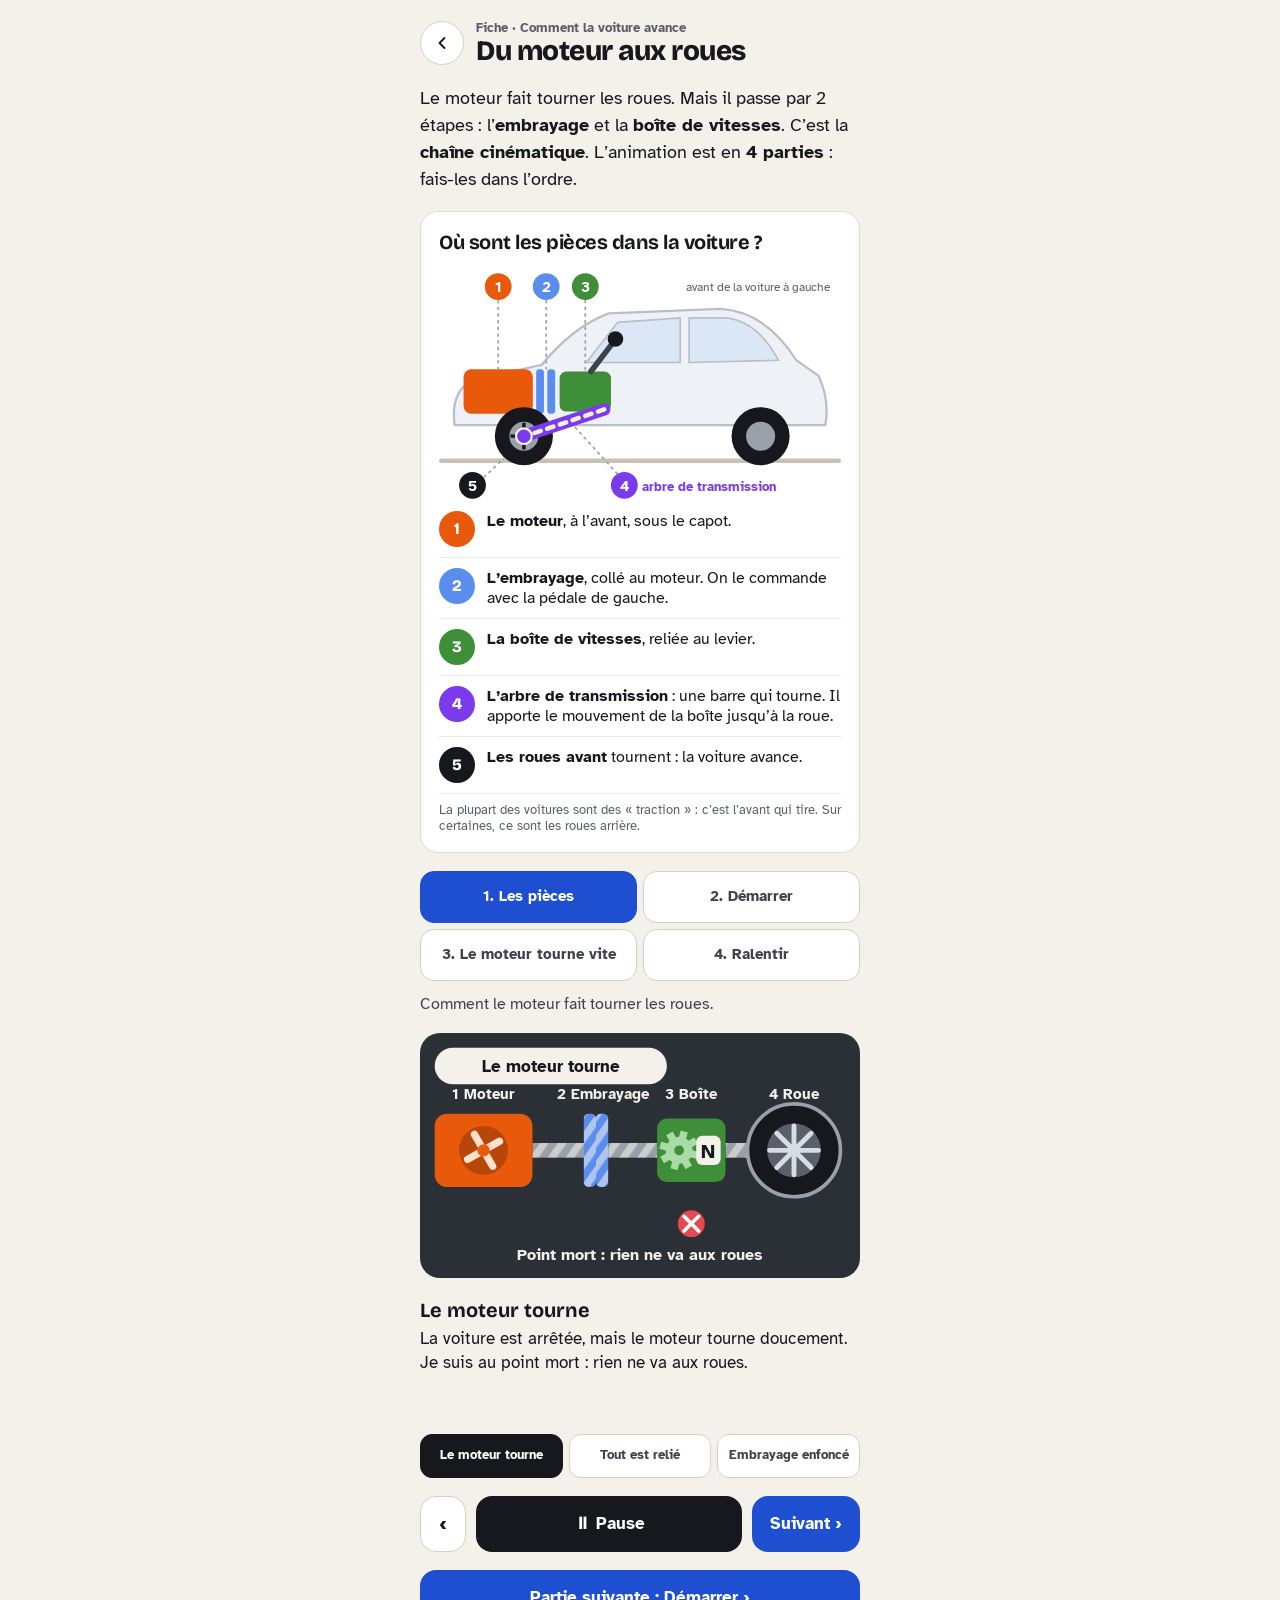
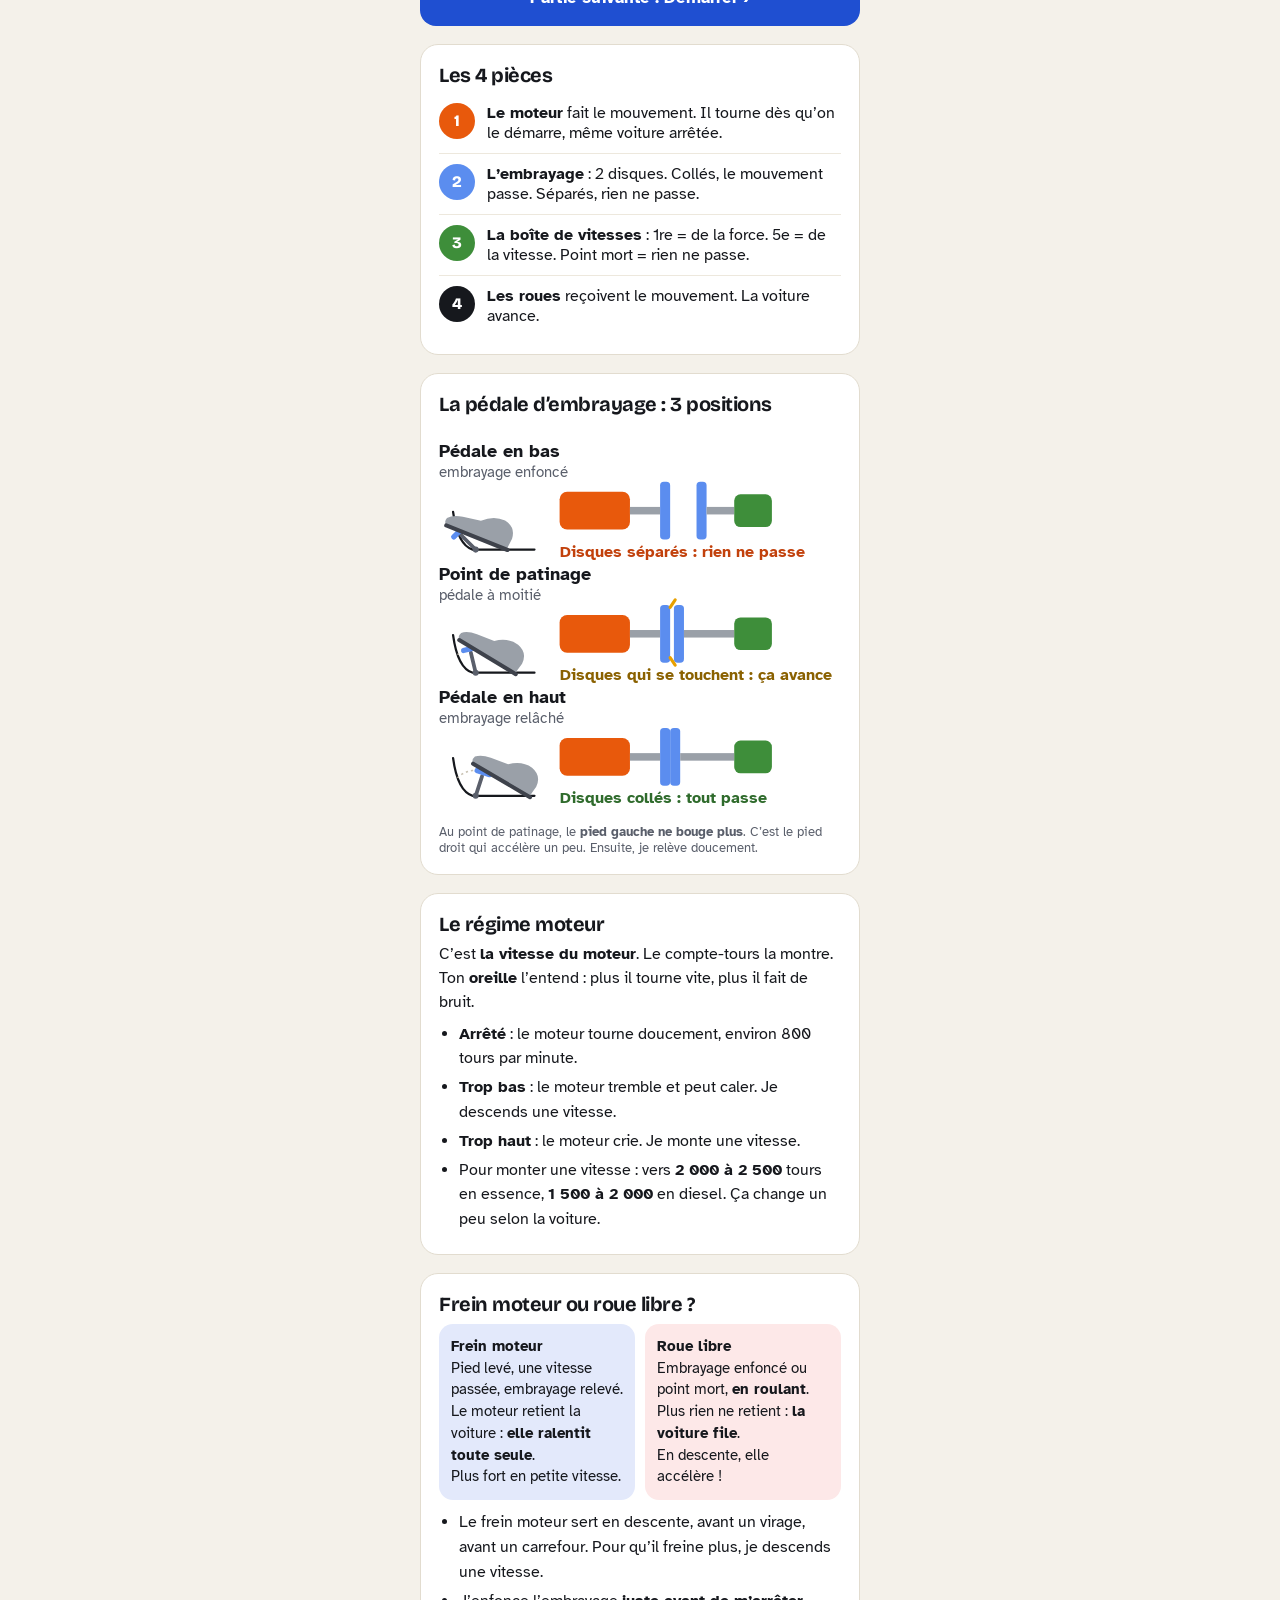
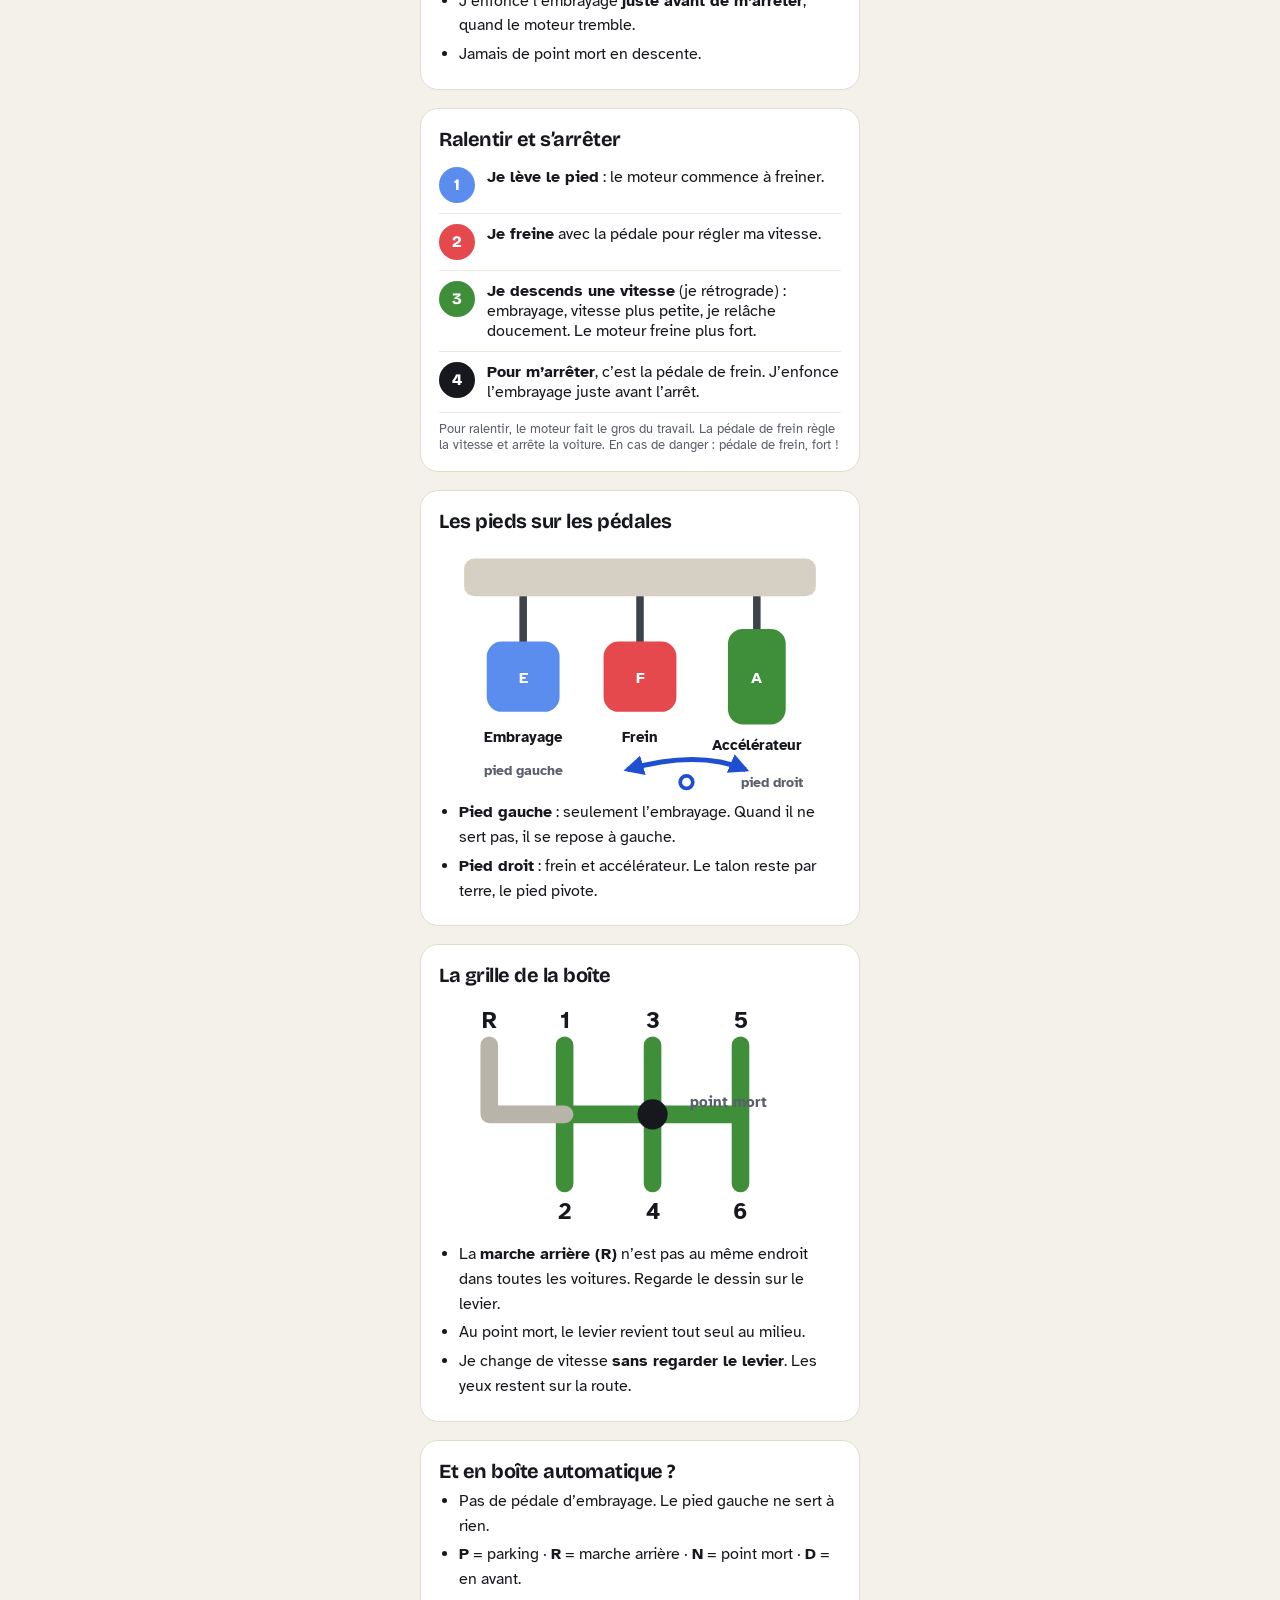
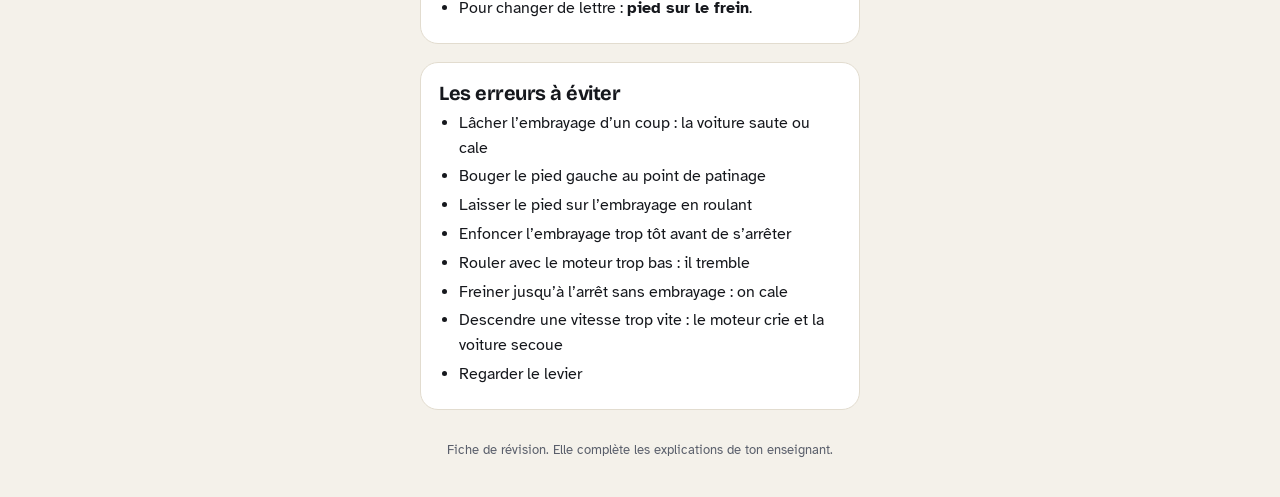
==== commit 5c1fe4cd: "Add files via upload" ====
--- a/fiches/chaine.html
+++ b/fiches/chaine.html
@@ -26,6 +26,11 @@
   .two>div{border-radius:14px;padding:12px;line-height:1.45;font-size:15px}
   .lbl{font-family:'Atkinson Hyperlegible',sans-serif;font-weight:700}
   .card svg{display:block;width:100%;height:auto}
+  .shaftA{animation:shaftRun .5s linear infinite}
+  .wheelA{animation:wheelTurn 1.2s linear infinite;transform-box:fill-box;transform-origin:center}
+  @keyframes shaftRun{to{stroke-dashoffset:-12}}
+  @keyframes wheelTurn{to{transform:rotate(-360deg)}}
+  @media (prefers-reduced-motion:reduce){.shaftA,.wheelA{animation:none}}
   .chap{display:grid;grid-template-columns:1fr 1fr;gap:6px}
   .chap button{min-height:52px;border-radius:14px;border:1px solid var(--line2);background:var(--card);font-weight:800;font-size:15px;cursor:pointer;color:var(--ink2);line-height:1.15;padding:4px 8px}
   .chap button[aria-pressed="true"]{background:var(--blue);border-color:var(--blue);color:#fff}
@@ -40,33 +45,38 @@
   <p style="margin:0;font-size:18px;line-height:1.5">Le moteur fait tourner les roues. Mais il passe par 2 étapes : l’<b>embrayage</b> et la <b>boîte de vitesses</b>. C’est la <b>chaîne cinématique</b>. L’animation est en <b>4 parties</b> : fais-les dans l’ordre.</p>
 
   <div class="card" id="voiture"><h2 style="font-size:20px;margin-bottom:8px">Où sont les pièces dans la voiture ?</h2>
-    <svg viewBox="0 0 360 200" role="img" aria-label="Voiture vue de côté, avant à gauche : le moteur à l’avant, puis l’embrayage, la boîte de vitesses reliée au levier, et l’arbre qui fait tourner la roue avant">
-      <rect y="168" width="360" height="4" rx="2" fill="#C9C2B3"/>
-      <path d="M20 140 Q16 112 34 104 L92 92 Q118 60 150 48 L250 44 Q290 46 318 88 L338 100 Q346 120 342 140 Z" fill="#E7EBF2" stroke="#9AA0A8" stroke-width="2"/>
-      <path d="M128 90 L158 56 L214 52 L214 90 Z M222 52 L256 52 Q284 56 302 88 L222 90 Z" fill="#CFE0F5" stroke="#9AA0A8" stroke-width="1.5"/>
-      <line x1="218" y1="52" x2="218" y2="138" stroke="#C9C2B3" stroke-width="2"/>
-      <!-- chaîne cinématique (traction avant) -->
-      <rect x="34" y="104" width="50" height="34" rx="6" fill="#E8590C"/>
-      <rect x="86" y="106" width="5" height="30" rx="2" fill="#5B8DEF"/><rect x="93" y="106" width="5" height="30" rx="2" fill="#5B8DEF"/>
-      <rect x="100" y="108" width="30" height="26" rx="5" fill="#3E8E3A"/>
-      <path d="M118 108 L132 82" stroke="#3E424B" stroke-width="4" stroke-linecap="round"/><circle cx="133" cy="80" r="5" fill="#16181D"/>
-      <path d="M112 134 L82 146" stroke="#6B7280" stroke-width="6" stroke-linecap="round"/>
-      <circle cx="78" cy="148" r="24" fill="#16181D" stroke="#E8590C" stroke-width="4"/><circle cx="78" cy="148" r="11" fill="#9AA0A8"/>
-      <circle cx="284" cy="148" r="24" fill="#16181D"/><circle cx="284" cy="148" r="11" fill="#9AA0A8"/>
+    <svg viewBox="0 0 360 214" role="img" aria-label="Voiture vue de côté, avant à gauche : le moteur à l’avant, puis l’embrayage, la boîte de vitesses reliée au levier, et l’arbre de transmission qui fait tourner la roue avant">
+      <rect y="176" width="360" height="4" rx="2" fill="#C9C2B3"/>
+      <path d="M14 146 Q10 116 30 106 L92 92 Q120 58 152 46 L252 42 Q292 44 320 88 L340 102 Q350 124 346 146 Z" fill="#EEF1F6" stroke="#B9BFC8" stroke-width="2"/>
+      <path d="M132 90 L160 54 L216 50 L216 90 Z M224 50 L258 50 Q286 54 304 88 L224 90 Z" fill="#DCE7F5" stroke="#B9BFC8" stroke-width="1.5"/>
+      <!-- chaîne cinématique (traction avant), en grand -->
+      <rect x="22" y="96" width="62" height="40" rx="7" fill="#E8590C"/>
+      <rect x="87" y="96" width="7" height="40" rx="3" fill="#5B8DEF"/><rect x="97" y="96" width="7" height="40" rx="3" fill="#5B8DEF"/>
+      <rect x="108" y="98" width="46" height="36" rx="6" fill="#3E8E3A"/>
+      <path d="M136 98 L156 72" stroke="#3E424B" stroke-width="5" stroke-linecap="round"/><circle cx="158" cy="69" r="7" fill="#16181D"/>
+      <!-- arbre de transmission : de la boîte à la roue avant -->
+      <g transform="translate(76 156)"><circle r="26" fill="#16181D"/><circle r="13" fill="#9AA0A8"/><g class="wheelA" stroke="#16181D" stroke-width="3"><path d="M0 -12 V12 M-12 0 H12"/></g><circle r="4" fill="#7C3AED"/></g>
+      <line x1="148" y1="132" x2="76" y2="156" stroke="#7C3AED" stroke-width="11" stroke-linecap="round"/>
+      <line class="shaftA" x1="148" y1="132" x2="80" y2="155" stroke="#F4F1EA" stroke-width="4" stroke-dasharray="6 6" stroke-linecap="round"/>
+      <circle cx="76" cy="156" r="7" fill="#7C3AED" stroke="#F4F1EA" stroke-width="2"/>
+      <g transform="translate(288 156)"><circle r="26" fill="#16181D"/><circle r="13" fill="#9AA0A8"/></g>
       <!-- repères -->
       <g font-family="Atkinson Hyperlegible, sans-serif" font-weight="700" font-size="13" text-anchor="middle" fill="#fff">
-        <circle cx="58" cy="22" r="11" fill="#E8590C"/><text x="58" y="27">1</text>
-        <circle cx="94" cy="22" r="11" fill="#5B8DEF"/><text x="94" y="27">2</text>
-        <circle cx="130" cy="22" r="11" fill="#3E8E3A"/><text x="130" y="27">3</text>
-        <circle cx="30" cy="186" r="11" fill="#16181D"/><text x="30" y="191">4</text>
+        <circle cx="53" cy="22" r="12" fill="#E8590C"/><text x="53" y="27">1</text>
+        <circle cx="96" cy="22" r="12" fill="#5B8DEF"/><text x="96" y="27">2</text>
+        <circle cx="131" cy="22" r="12" fill="#3E8E3A"/><text x="131" y="27">3</text>
+        <circle cx="166" cy="200" r="12" fill="#7C3AED"/><text x="166" y="205">4</text>
+        <circle cx="30" cy="200" r="12" fill="#16181D"/><text x="30" y="205">5</text>
       </g>
-      <g stroke="#9AA0A8" stroke-width="1.5" stroke-dasharray="3 3"><line x1="58" y1="33" x2="58" y2="104"/><line x1="94" y1="33" x2="94" y2="106"/><line x1="130" y1="33" x2="118" y2="108"/><line x1="41" y1="186" x2="58" y2="166"/></g>
-      <text x="346" y="186" text-anchor="end" font-family="Atkinson Hyperlegible, sans-serif" font-size="11" fill="#5A5F6B">avant de la voiture à gauche</text>
+      <g stroke="#9AA0A8" stroke-width="1.5" stroke-dasharray="3 3"><line x1="53" y1="34" x2="53" y2="96"/><line x1="96" y1="34" x2="96" y2="96"/><line x1="131" y1="34" x2="131" y2="98"/><line x1="160" y1="190" x2="120" y2="146"/><line x1="40" y1="193" x2="58" y2="176"/></g>
+      <text x="182" y="205" font-family="Atkinson Hyperlegible, sans-serif" font-weight="700" font-size="12" fill="#7C3AED">arbre de transmission</text>
+      <text x="350" y="26" text-anchor="end" font-family="Atkinson Hyperlegible, sans-serif" font-size="11" fill="#5A5F6B">avant de la voiture à gauche</text>
     </svg>
     <div class="key"><span class="n" style="background:#E8590C">1</span><div><b>Le moteur</b>, à l’avant, sous le capot.</div></div>
     <div class="key"><span class="n" style="background:#5B8DEF">2</span><div><b>L’embrayage</b>, collé au moteur. On le commande avec la pédale de gauche.</div></div>
     <div class="key"><span class="n" style="background:#3E8E3A">3</span><div><b>La boîte de vitesses</b>, reliée au levier.</div></div>
-    <div class="key"><span class="n" style="background:#16181D">4</span><div><b>Les roues avant</b> : un arbre (une barre qui tourne) leur apporte le mouvement.</div></div>
+    <div class="key"><span class="n" style="background:#7C3AED">4</span><div><b>L’arbre de transmission</b> : une barre qui tourne. Il apporte le mouvement de la boîte jusqu’à la roue.</div></div>
+    <div class="key"><span class="n" style="background:#16181D">5</span><div><b>Les roues avant</b> tournent : la voiture avance.</div></div>
     <p class="small muted" style="margin:8px 0 0">La plupart des voitures sont des « traction » : c’est l’avant qui tire. Sur certaines, ce sont les roues arrière.</p>
   </div>
 
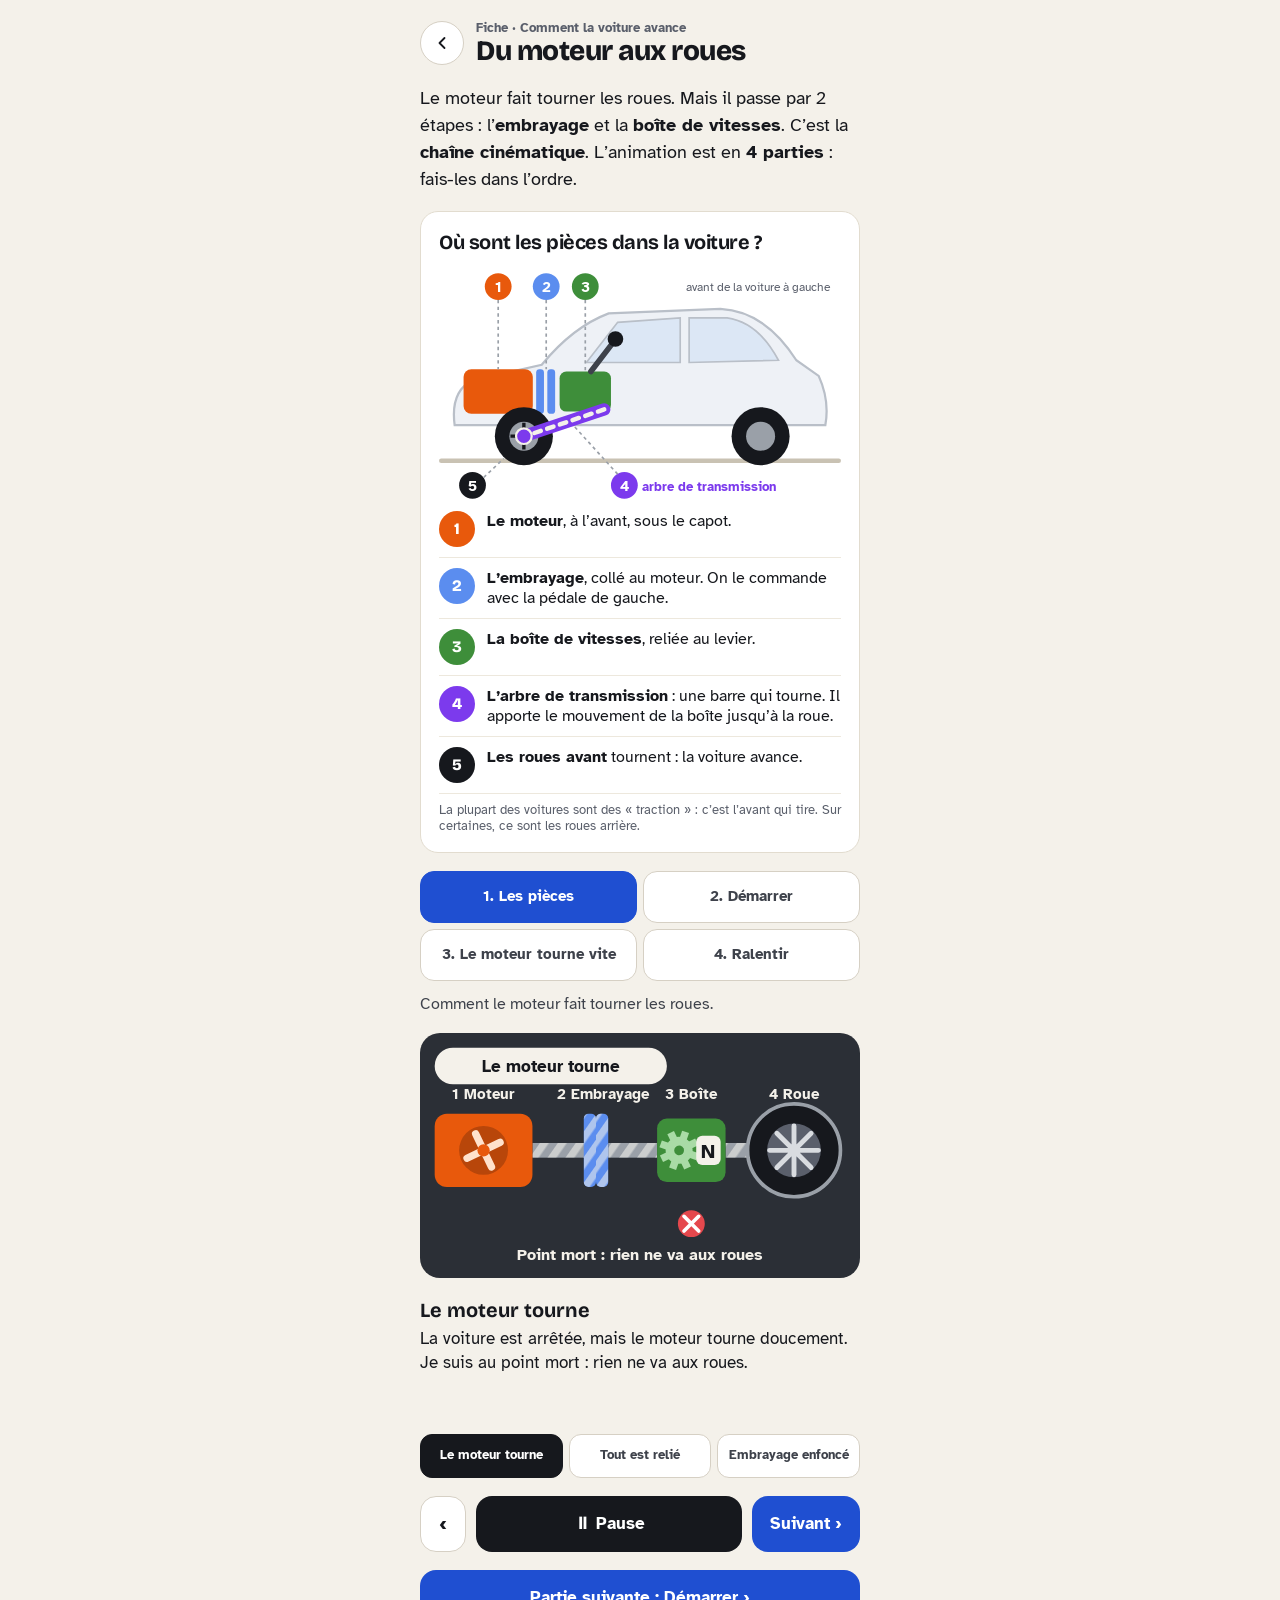
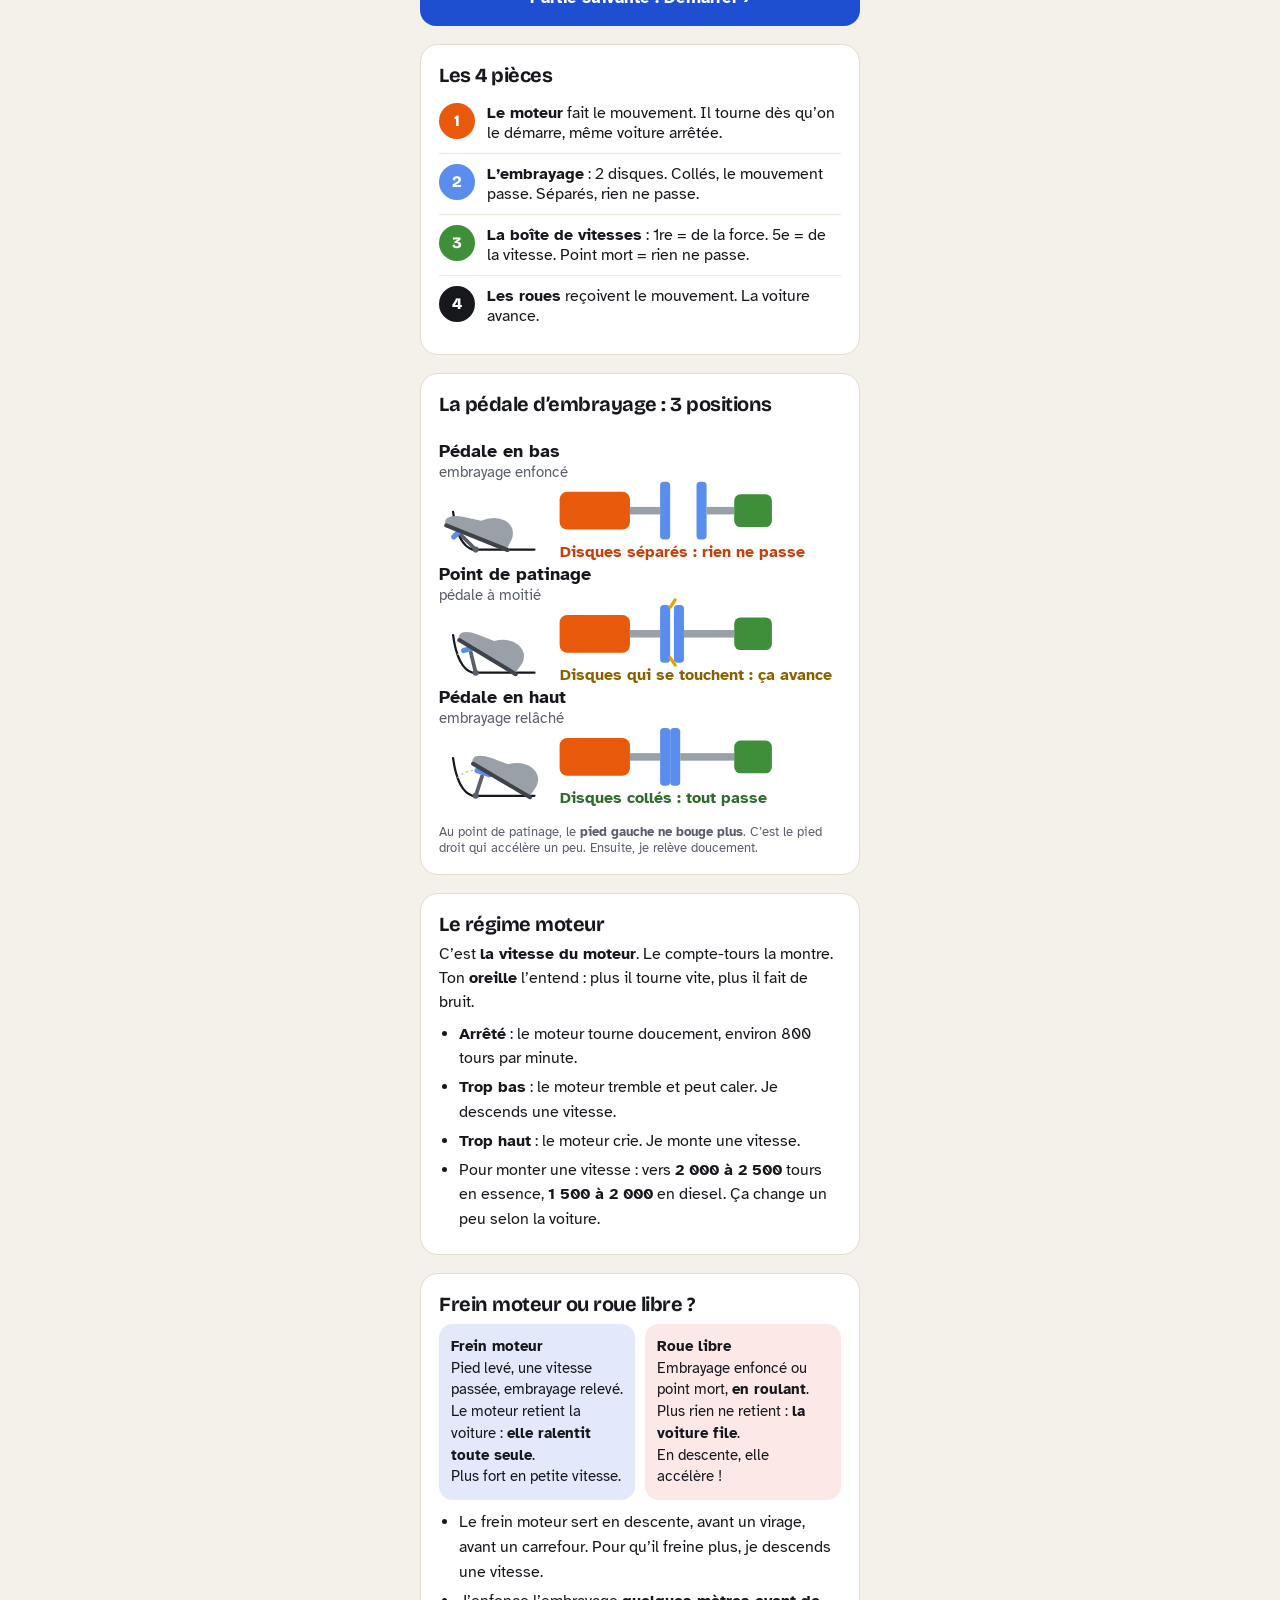
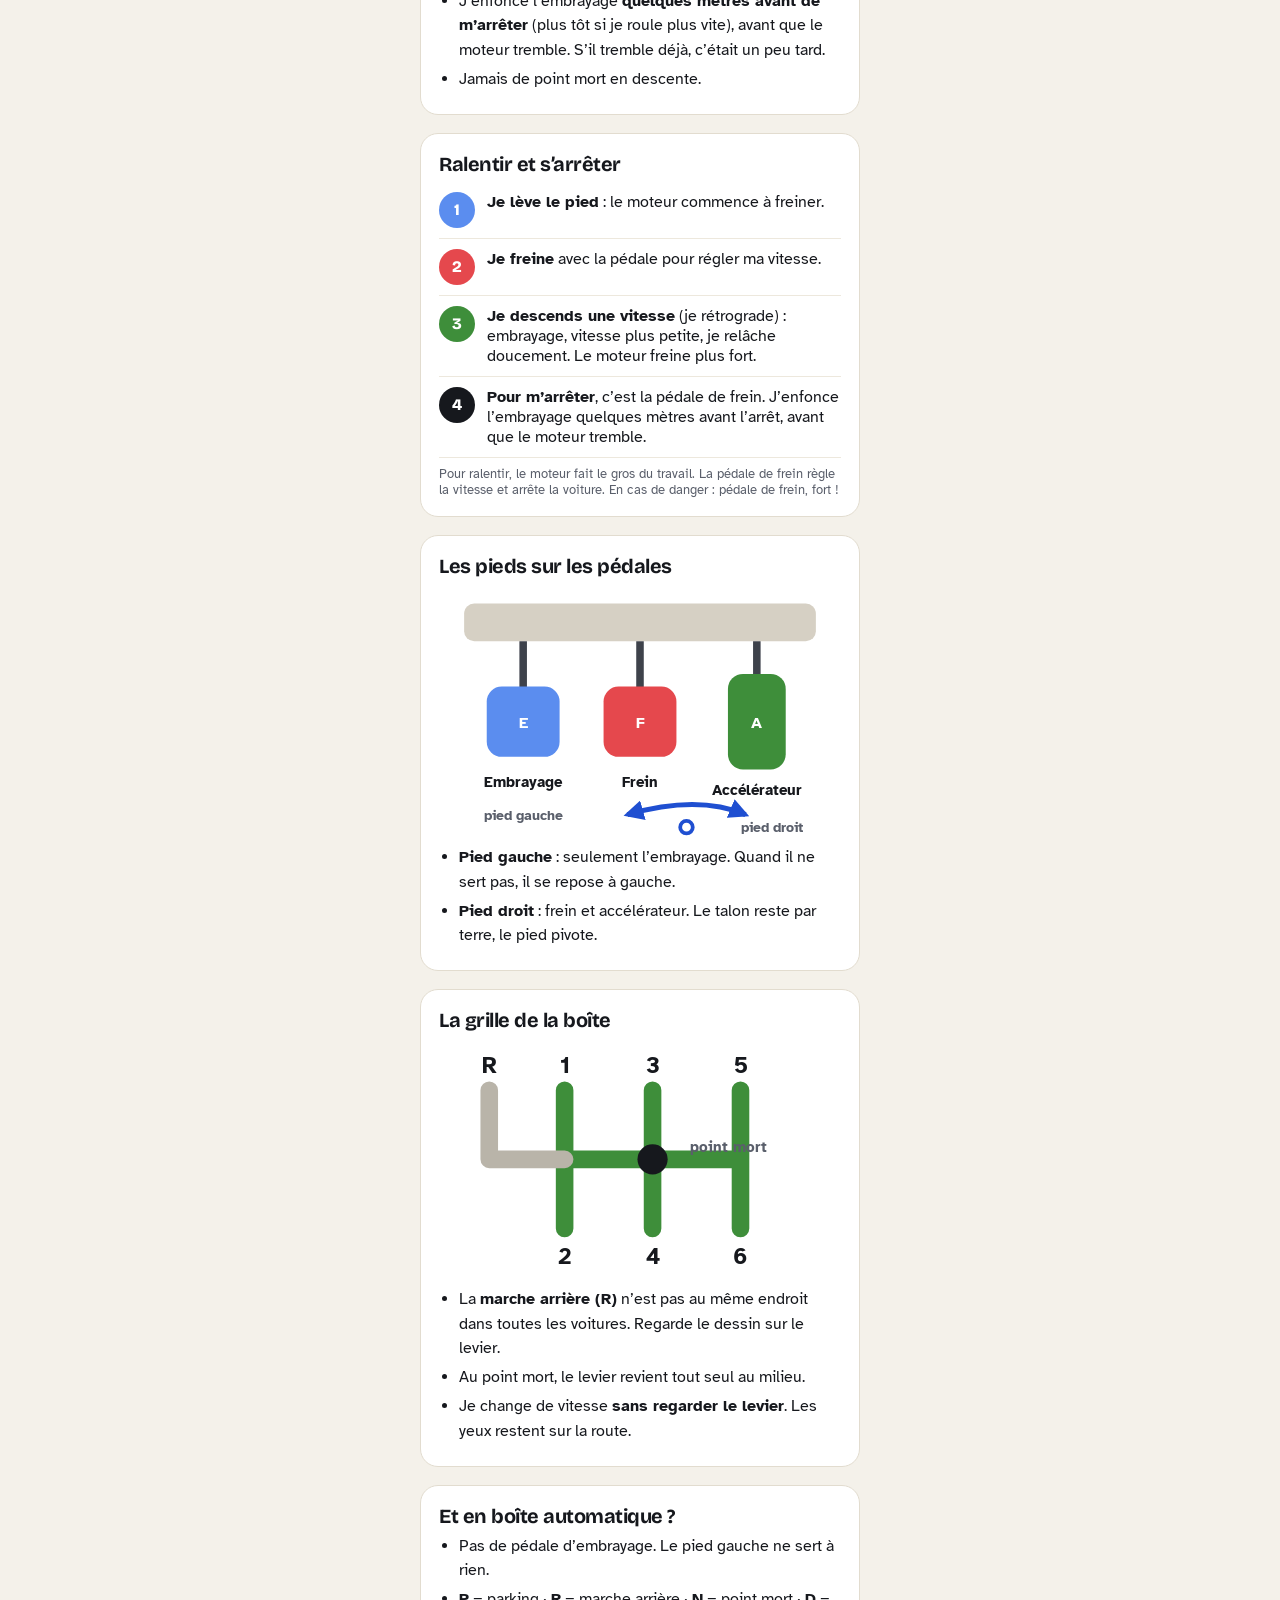
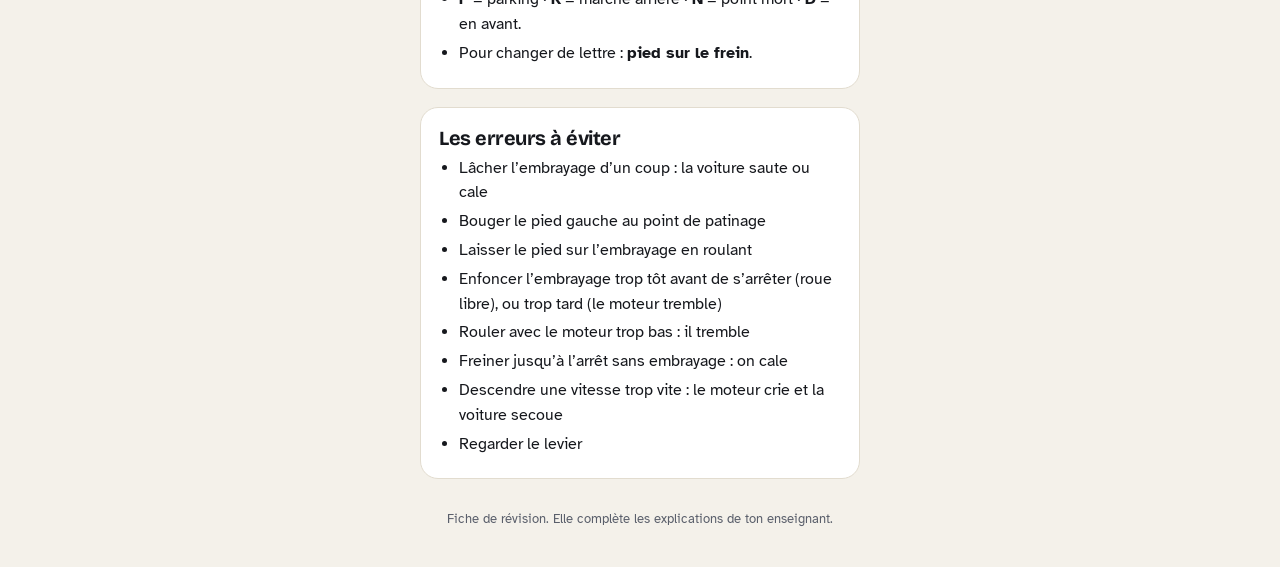
==== commit 4b4b1289: "Add files via upload" ====
--- a/fiches/chaine.html
+++ b/fiches/chaine.html
@@ -176,7 +176,7 @@
     </div>
     <ul class="clean" style="margin-top:10px">
       <li>Le frein moteur sert en descente, avant un virage, avant un carrefour. Pour qu’il freine plus, je descends une vitesse.</li>
-      <li>J’enfonce l’embrayage <b>juste avant de m’arrêter</b>, quand le moteur tremble.</li>
+      <li>J’enfonce l’embrayage <b>quelques mètres avant de m’arrêter</b> (plus tôt si je roule plus vite), avant que le moteur tremble. S’il tremble déjà, c’était un peu tard.</li>
       <li>Jamais de point mort en descente.</li>
     </ul>
   </div>
@@ -185,7 +185,7 @@
     <div class="key"><span class="n" style="background:#5B8DEF">1</span><div><b>Je lève le pied</b> : le moteur commence à freiner.</div></div>
     <div class="key"><span class="n" style="background:#E5484D">2</span><div><b>Je freine</b> avec la pédale pour régler ma vitesse.</div></div>
     <div class="key"><span class="n" style="background:#3E8E3A">3</span><div><b>Je descends une vitesse</b> (je rétrograde) : embrayage, vitesse plus petite, je relâche doucement. Le moteur freine plus fort.</div></div>
-    <div class="key"><span class="n" style="background:#16181D">4</span><div><b>Pour m’arrêter</b>, c’est la pédale de frein. J’enfonce l’embrayage juste avant l’arrêt.</div></div>
+    <div class="key"><span class="n" style="background:#16181D">4</span><div><b>Pour m’arrêter</b>, c’est la pédale de frein. J’enfonce l’embrayage quelques mètres avant l’arrêt, avant que le moteur tremble.</div></div>
     <p class="small muted" style="margin:8px 0 0">Pour ralentir, le moteur fait le gros du travail. La pédale de frein règle la vitesse et arrête la voiture. En cas de danger : pédale de frein, fort !</p>
   </div>
 
@@ -233,7 +233,7 @@
   </div>
 
   <div class="card"><h2 style="font-size:20px;margin-bottom:6px">Les erreurs à éviter</h2>
-    <ul class="clean"><li>Lâcher l’embrayage d’un coup : la voiture saute ou cale</li><li>Bouger le pied gauche au point de patinage</li><li>Laisser le pied sur l’embrayage en roulant</li><li>Enfoncer l’embrayage trop tôt avant de s’arrêter</li><li>Rouler avec le moteur trop bas : il tremble</li><li>Freiner jusqu’à l’arrêt sans embrayage : on cale</li><li>Descendre une vitesse trop vite : le moteur crie et la voiture secoue</li><li>Regarder le levier</li></ul></div>
+    <ul class="clean"><li>Lâcher l’embrayage d’un coup : la voiture saute ou cale</li><li>Bouger le pied gauche au point de patinage</li><li>Laisser le pied sur l’embrayage en roulant</li><li>Enfoncer l’embrayage trop tôt avant de s’arrêter (roue libre), ou trop tard (le moteur tremble)</li><li>Rouler avec le moteur trop bas : il tremble</li><li>Freiner jusqu’à l’arrêt sans embrayage : on cale</li><li>Descendre une vitesse trop vite : le moteur crie et la voiture secoue</li><li>Regarder le levier</li></ul></div>
 
   <p class="footer">Fiche de révision. Elle complète les explications de ton enseignant.</p>
 </main>
@@ -332,11 +332,11 @@
         const geared = gear === '3' ? v * R3 : (gear === '2' ? v * R2 : 800);
         rpm = c > .95 ? geared : lerp(800, geared, c);
         return { c, g, fb, rpm, v, b: gear === 'N' ? rpm * c : geared, gear, flow, ft }; } },
-    { id: 'arret', k: 'S\'arrêter', d: 7000, t: 'S’arrêter', s: 'Pour m’arrêter, c’est la pédale de frein. Je freine doucement. Quand le moteur tremble, j’enfonce l’embrayage pour ne pas caler. Arrêté : pied sur le frein, point mort.',
+    { id: 'arret', k: 'S\'arrêter', d: 7000, t: 'S’arrêter', s: 'Pour m’arrêter, c’est la pédale de frein. Je freine doucement. Quelques mètres avant l’arrêt, j’enfonce l’embrayage, avant que le moteur tremble. S’il tremble déjà, c’était un peu tard. Arrêté : pied sur le frein, point mort.',
       f: (p) => { let v, c = 1, fb, gear = '2', flow = 'back', ft, rpm;
-        if (p < .28) { const q = seg(p, 0, .28); v = lerp(14, 11, q); fb = .4 * Math.min(1, q * 3); ft = 'Je freine doucement'; }
-        else if (p < .38) { v = lerp(11, 10, seg(p, .28, .38)); fb = .4; c = 1 - seg(p, .28, .38); flow = 'cut'; ft = 'Le moteur tremble : j’enfonce l’embrayage'; }
-        else { const q = seg(p, .38, .82); v = lerp(10, 0, ease(q)); fb = q < 1 ? .45 : .3; c = 0; flow = 'cut'; ft = v > 0 ? 'Je freine jusqu’à l’arrêt' : 'Arrêté : pied sur le frein, point mort'; if (p > .9) gear = 'N'; }
+        if (p < .3) { const q = seg(p, 0, .3); v = lerp(16, 12.5, q); fb = .4 * Math.min(1, q * 3); ft = 'Je freine doucement'; }
+        else if (p < .4) { v = lerp(12.5, 11.5, seg(p, .3, .4)); fb = .4; c = 1 - seg(p, .3, .4); flow = 'cut'; ft = 'Quelques mètres avant : j’enfonce l’embrayage'; }
+        else { const q = seg(p, .4, .82); v = lerp(11.5, 0, ease(q)); fb = .45; c = 0; flow = 'cut'; ft = v > 0 ? 'Je freine jusqu’à l’arrêt' : 'Arrêté : pied sur le frein, point mort'; if (p > .9) gear = 'N'; }
         rpm = c > .95 ? v * R2 : lerp(800, v * R2, c);
         return { c, g: 0, fb, rpm, v, b: gear === 'N' ? 0 : v * R2, gear, flow, ft }; } },
     { id: 'rouelibre', k: 'Roue libre', d: 5400, t: 'La roue libre', s: 'J’enfonce l’embrayage en roulant (ou je mets le point mort). Plus rien ne retient la voiture : elle file. En descente, elle accélère ! À éviter, sauf juste avant de s’arrêter.',
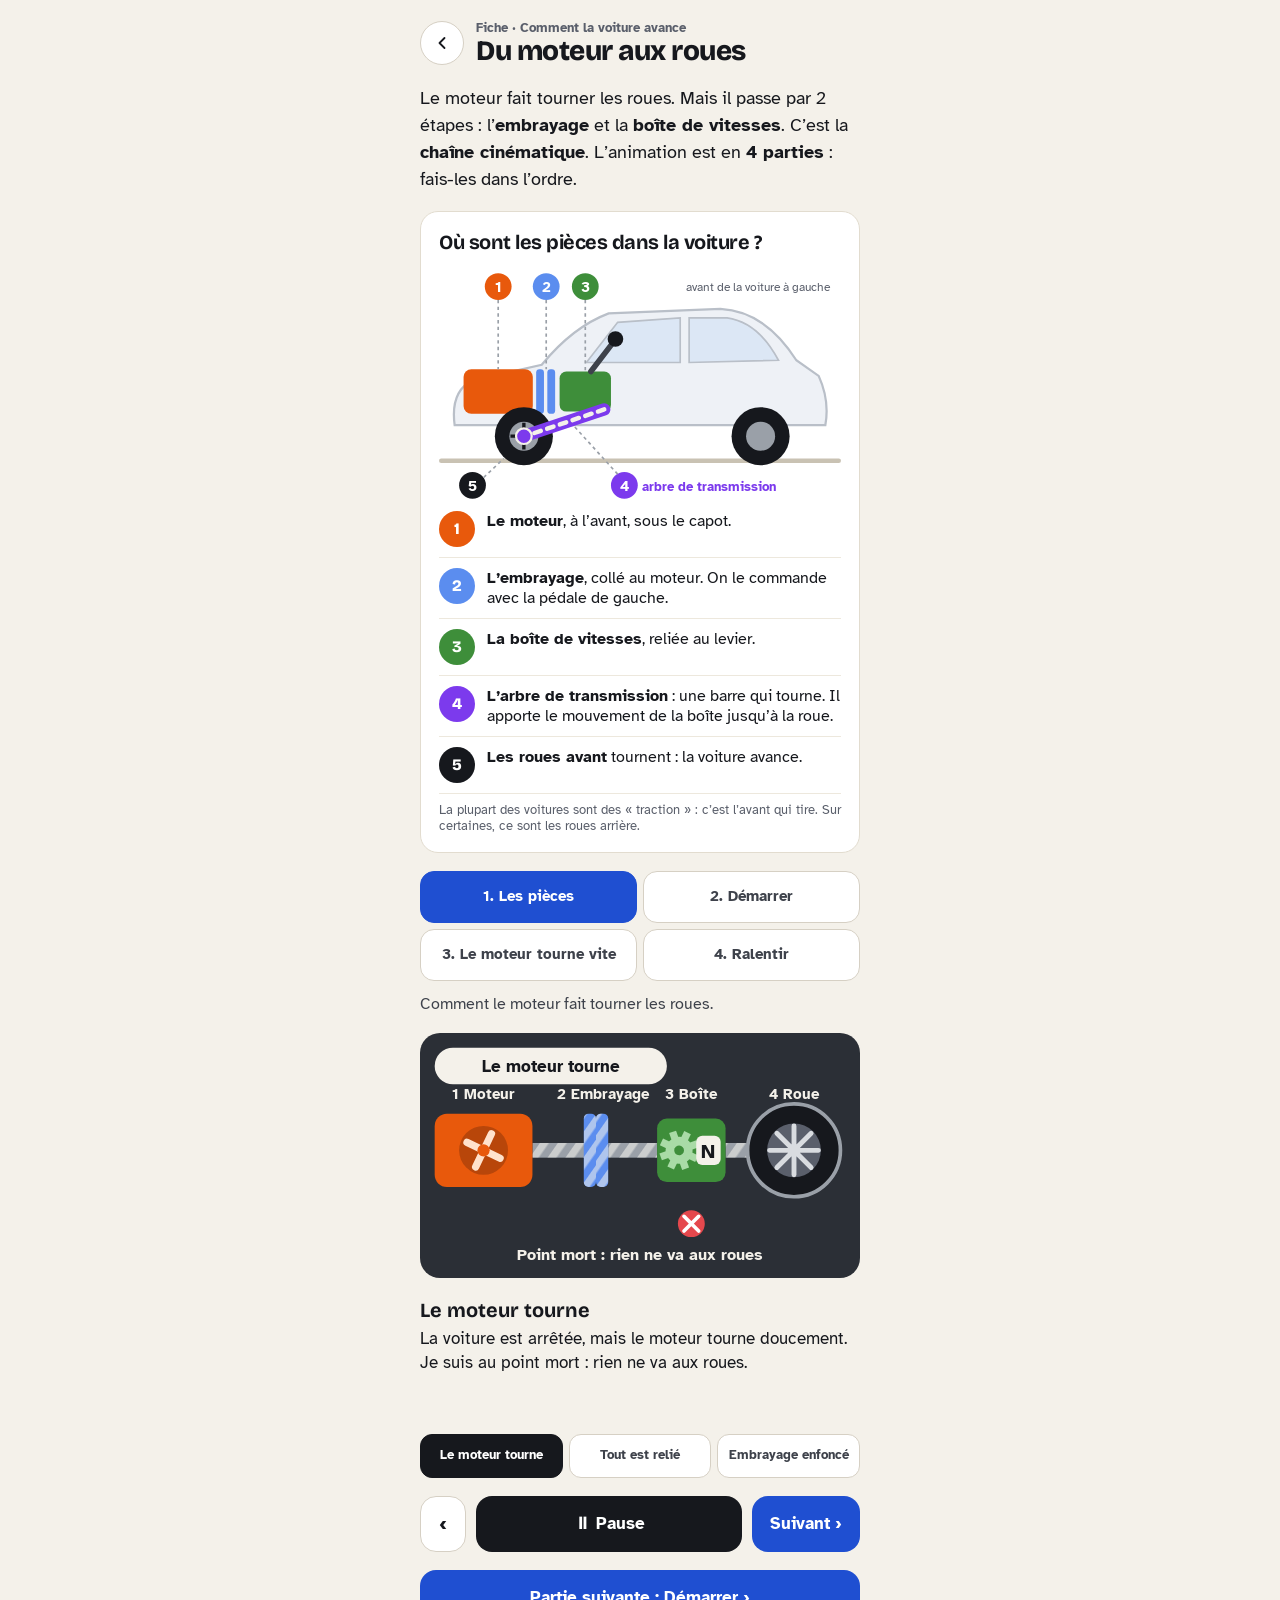
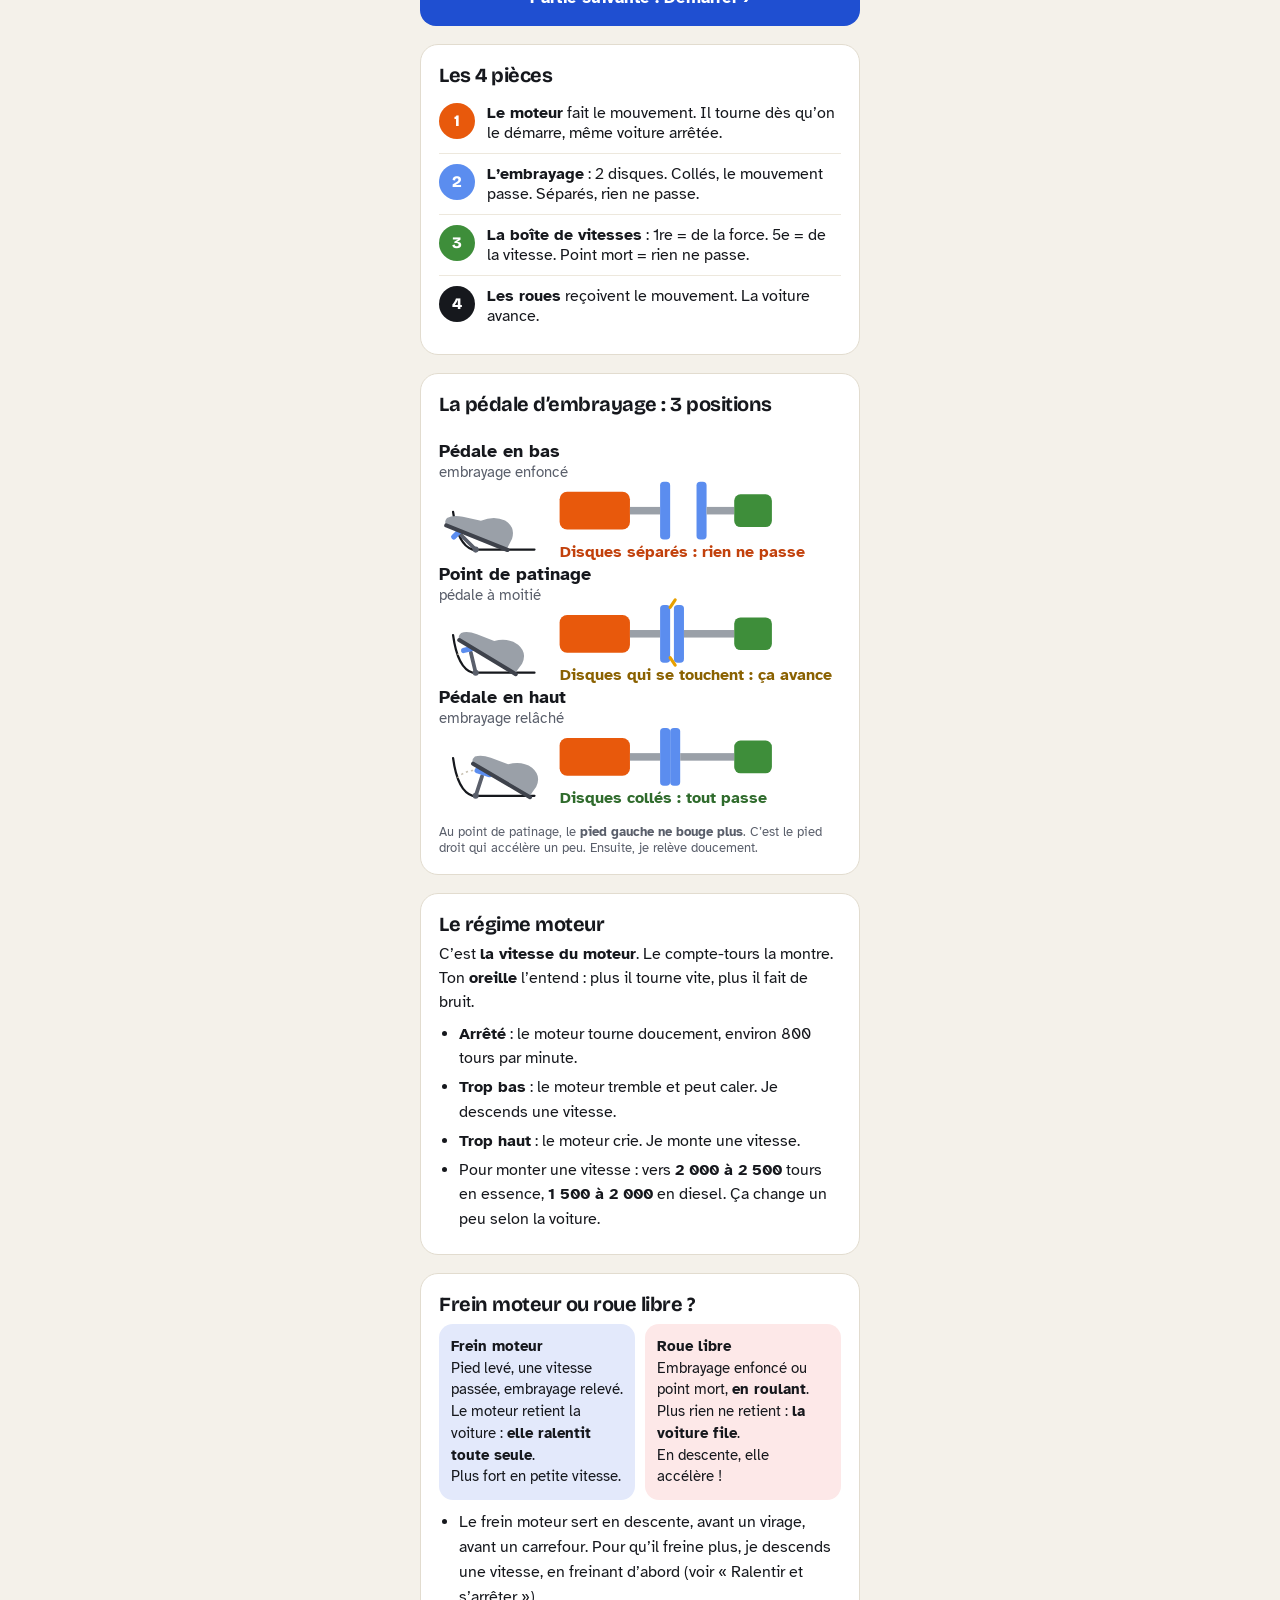
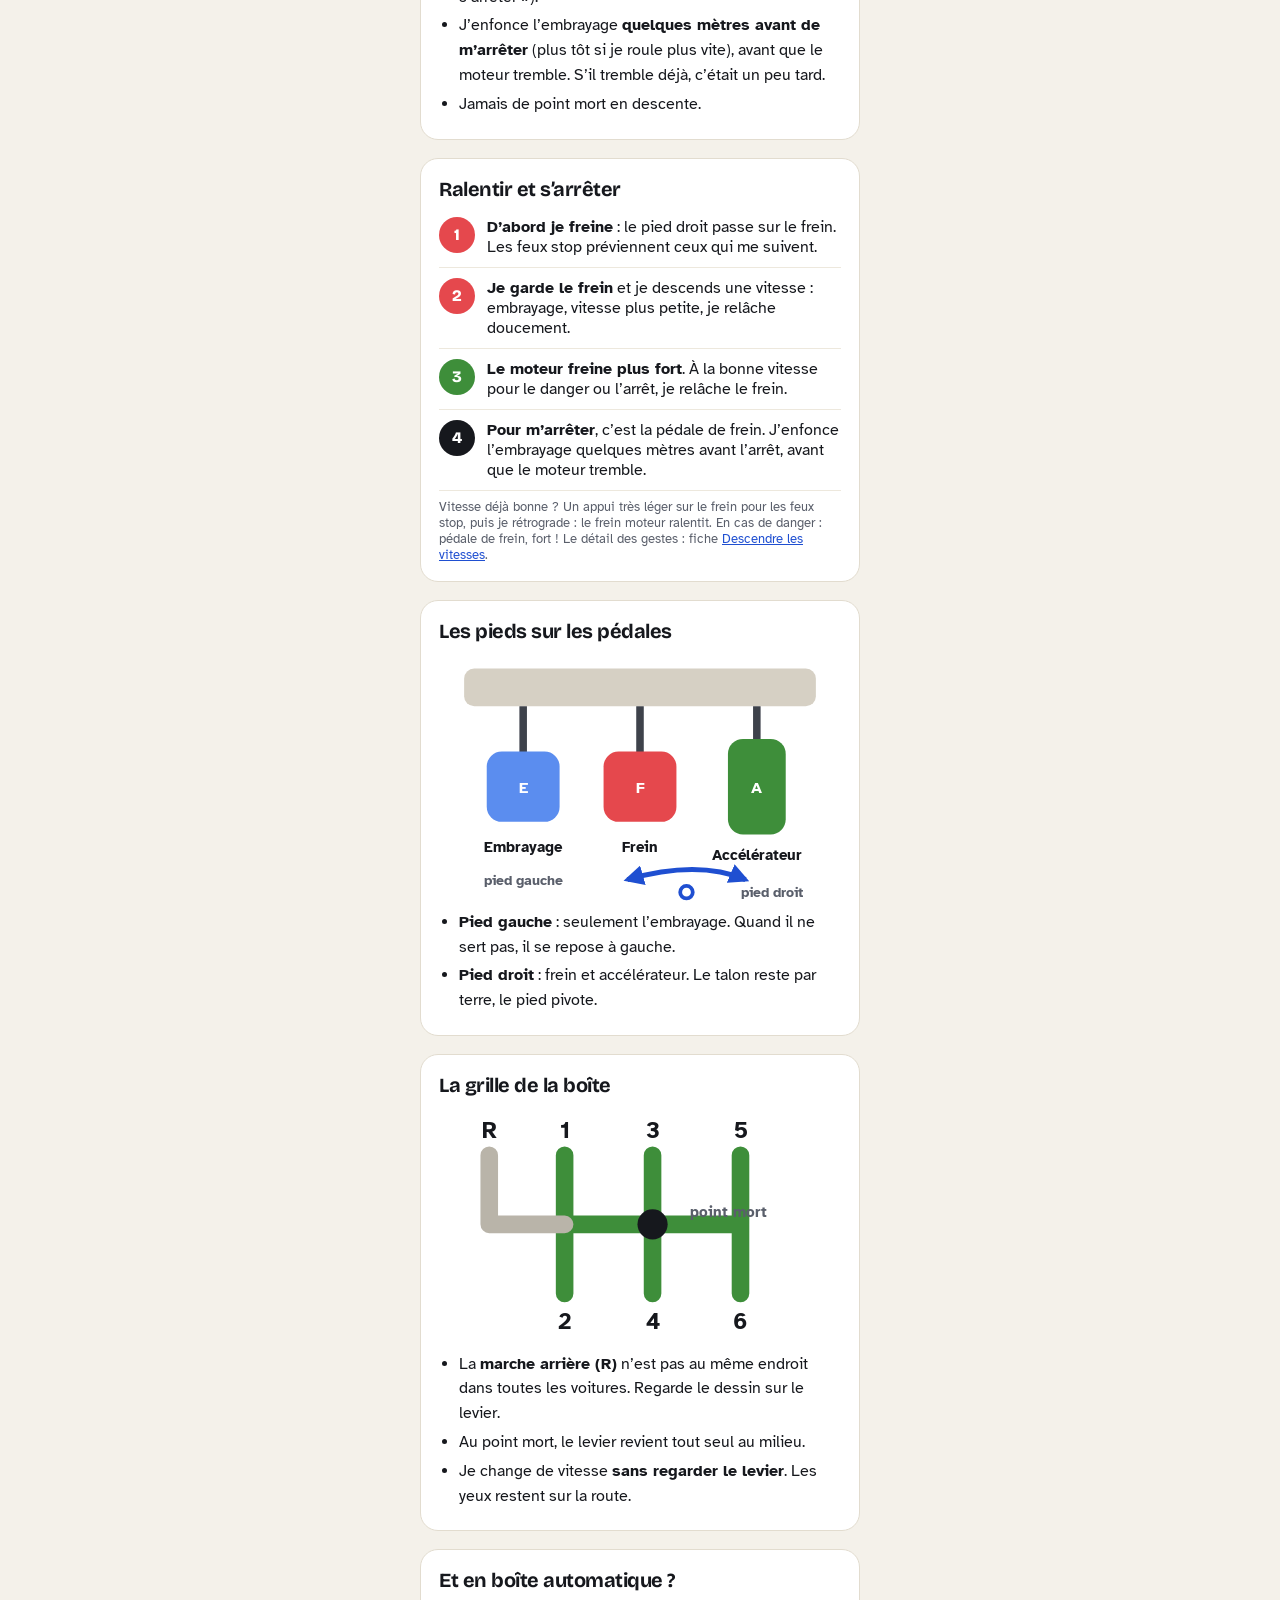
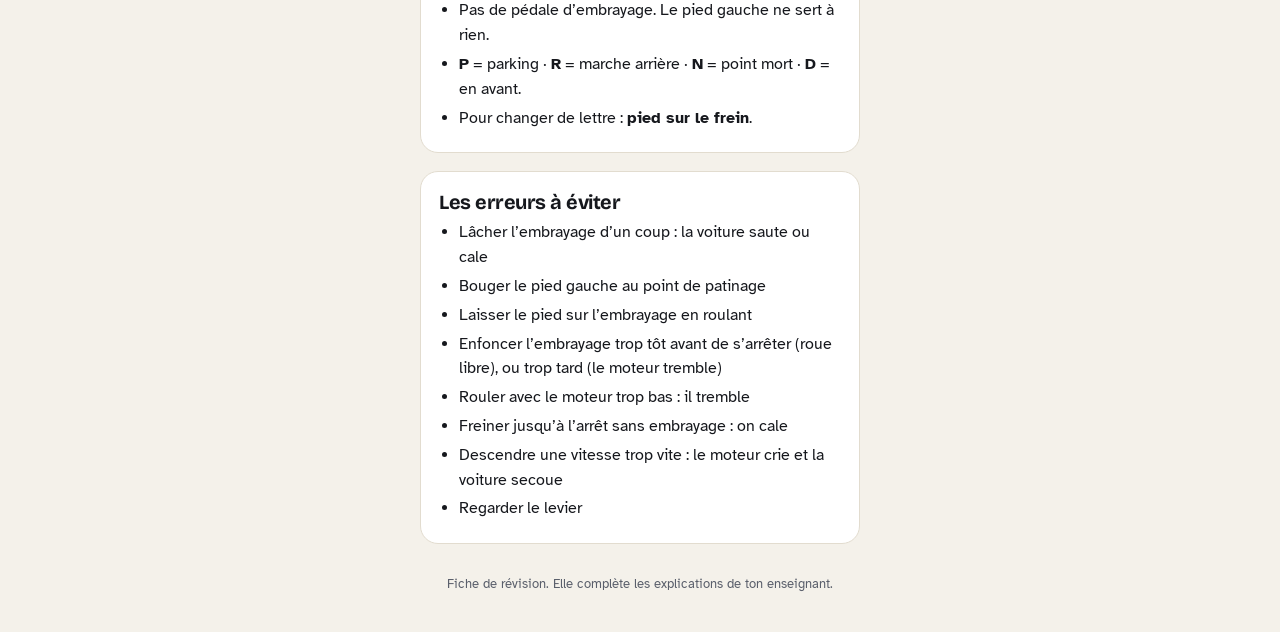
==== commit cc8c1042: "Add files via upload" ====
--- a/fiches/chaine.html
+++ b/fiches/chaine.html
@@ -175,18 +175,18 @@
       <div style="background:#FDE8E8"><b>Roue libre</b><br>Embrayage enfoncé ou point mort, <b>en roulant</b>.<br>Plus rien ne retient : <b>la voiture file</b>.<br>En descente, elle accélère !</div>
     </div>
     <ul class="clean" style="margin-top:10px">
-      <li>Le frein moteur sert en descente, avant un virage, avant un carrefour. Pour qu’il freine plus, je descends une vitesse.</li>
+      <li>Le frein moteur sert en descente, avant un virage, avant un carrefour. Pour qu’il freine plus, je descends une vitesse, en freinant d’abord (voir « Ralentir et s’arrêter »).</li>
       <li>J’enfonce l’embrayage <b>quelques mètres avant de m’arrêter</b> (plus tôt si je roule plus vite), avant que le moteur tremble. S’il tremble déjà, c’était un peu tard.</li>
       <li>Jamais de point mort en descente.</li>
     </ul>
   </div>
 
   <div class="card" id="ralentir"><h2 style="font-size:20px;margin-bottom:6px">Ralentir et s’arrêter</h2>
-    <div class="key"><span class="n" style="background:#5B8DEF">1</span><div><b>Je lève le pied</b> : le moteur commence à freiner.</div></div>
-    <div class="key"><span class="n" style="background:#E5484D">2</span><div><b>Je freine</b> avec la pédale pour régler ma vitesse.</div></div>
-    <div class="key"><span class="n" style="background:#3E8E3A">3</span><div><b>Je descends une vitesse</b> (je rétrograde) : embrayage, vitesse plus petite, je relâche doucement. Le moteur freine plus fort.</div></div>
+    <div class="key"><span class="n" style="background:#E5484D">1</span><div><b>D’abord je freine</b> : le pied droit passe sur le frein. Les feux stop préviennent ceux qui me suivent.</div></div>
+    <div class="key"><span class="n" style="background:#E5484D">2</span><div><b>Je garde le frein</b> et je descends une vitesse : embrayage, vitesse plus petite, je relâche doucement.</div></div>
+    <div class="key"><span class="n" style="background:#3E8E3A">3</span><div><b>Le moteur freine plus fort</b>. À la bonne vitesse pour le danger ou l’arrêt, je relâche le frein.</div></div>
     <div class="key"><span class="n" style="background:#16181D">4</span><div><b>Pour m’arrêter</b>, c’est la pédale de frein. J’enfonce l’embrayage quelques mètres avant l’arrêt, avant que le moteur tremble.</div></div>
-    <p class="small muted" style="margin:8px 0 0">Pour ralentir, le moteur fait le gros du travail. La pédale de frein règle la vitesse et arrête la voiture. En cas de danger : pédale de frein, fort !</p>
+    <p class="small muted" style="margin:8px 0 0">Vitesse déjà bonne ? Un appui très léger sur le frein pour les feux stop, puis je rétrograde : le frein moteur ralentit. En cas de danger : pédale de frein, fort ! Le détail des gestes : fiche <a href="retro.html">Descendre les vitesses</a>.</p>
   </div>
 
   <div class="card" id="pieds"><h2 style="font-size:20px;margin-bottom:8px">Les pieds sur les pédales</h2>
@@ -316,19 +316,18 @@
     { id: 'regime', k: 'J’accélère', d: 5200, t: 'Le régime moteur', s: 'J’accélère : le moteur tourne plus vite (l’aiguille monte), et la voiture va plus vite. Écoute : le bruit monte aussi.',
       f: (p) => { const q = ease(p), rpm = lerp(1500, 2800, q), v = rpm / R1; return { c: 1, g: lerp(.25, .7, q), rpm, v, b: rpm, gear: '1', flow: 'fwd', ft: 'L’aiguille monte : le moteur tourne vite' }; } },
     { id: 'passer2', k: 'Je passe la 2e', d: 6000, t: 'Je passe la 2e', s: 'Le moteur tourne vite : je passe la 2e. Embrayage enfoncé, 2e, je relâche. La voiture va aussi vite, mais le moteur tourne moins vite : l’aiguille redescend.',
-      f: (p) => { const v = 22.4, sh = seg(p, .1, .8); const g = sh < .5 ? 0 : .35; const c = sh < .3 ? 1 - seg(sh, 0, .3) : (sh < .55 ? 0 : seg(sh, .55, 1)); const gear = sh > .42 ? '2' : (sh > .3 ? 'N' : '1');
+      f: (p) => { const v = 22.4, sh = seg(p, .1, .8); const g = sh < .5 ? 0 : .35; const c = sh < .3 ? 1 - seg(sh, 0, .3) : (sh < .55 ? 0 : seg(sh, .55, 1)); const gear = sh > .38 ? '2' : '1';
         const rpm = p < .1 ? 2800 : (sh < .3 ? lerp(2800, 2400, seg(sh, 0, .3)) : lerp(2400, v * R2, seg(sh, .3, 1)));
         return { c, g, rpm, v, b: gear === '1' ? v * R1 : (gear === '2' ? v * R2 : rpm * c), gear, flow: c < .9 ? 'cut' : 'fwd', ft: c < .9 ? 'Embrayage enfoncé : je change de vitesse' : (gear === '2' ? 'En 2e : l’aiguille redescend' : 'Le moteur tourne vite') }; } },
     { id: 'freinmoteur', k: 'Frein moteur', d: 7000, t: 'Le frein moteur', s: 'J’accélère en 2e : le moteur fait avancer la voiture. Puis je lève le pied de l’accélérateur. Tout de suite, le moteur retient les roues (anneau bleu) : la voiture ralentit toute seule, sans toucher au frein.',
       f: (p) => { if (p < .3) { const v = 24; return { c: 1, g: .45, rpm: v * R2, v, b: v * R2, gear: '2', flow: 'fwd', ft: 'J’accélère : le moteur fait avancer' }; }
         const q = seg(p, .3, 1), v = lerp(24, 12, ease(q)), g = .45 * (1 - seg(p, .3, .36));
         return { c: 1, g, rpm: v * R2, v, b: v * R2, gear: '2', flow: 'back', emb: seg(p, .3, .38), ft: 'Pied levé : le moteur retient les roues' }; } },
-    { id: 'retrograder', k: 'Descendre une vitesse', d: 10000, t: 'Ralentir et descendre une vitesse', s: 'Je roule en 3e. Je lève le pied : le moteur freine un peu. Je freine avec la pédale. Puis je passe la 2e : le moteur tourne plus vite et freine plus fort.',
-      f: (p) => { let v, c = 1, g = 0, fb = 0, gear = '3', rpm, flow = 'back', ft;
-        if (p < .15) { const q = seg(p, 0, .15); v = lerp(45, 42, q); g = lerp(.3, 0, seg(q, 0, .3)); ft = 'Pied levé : en 3e, le moteur freine peu'; }
-        else if (p < .42) { const q = seg(p, .15, .42); v = lerp(42, 28, ease(q)); fb = .45 * Math.min(1, q * 3); ft = 'Je freine avec la pédale'; }
-        else if (p < .64) { const q = seg(p, .42, .64); v = lerp(28, 26, q); fb = lerp(.45, 0, seg(q, 0, .4)); c = q < .25 ? 1 - seg(q, 0, .25) : (q < .5 ? 0 : seg(q, .5, 1)); gear = q < .3 ? '3' : (q < .42 ? 'N' : '2'); flow = c > .9 ? 'back' : 'cut'; ft = 'Je passe la 2e'; }
-        else { const q = seg(p, .64, 1); v = lerp(26, 14, ease(q)); gear = '2'; ft = 'En 2e : le moteur freine plus fort'; }
+    { id: 'retrograder', k: 'Descendre une vitesse', d: 10000, t: 'Ralentir et descendre une vitesse', s: 'Je roule en 3e. D’abord je freine : les feux stop s’allument. Je garde le frein pendant que je passe la 2e. Le moteur tourne plus vite et freine plus fort. À la bonne vitesse, je relâche le frein.',
+      f: (p) => { let v, c = 1, g = 0, fb, gear = '3', rpm, flow = 'back', ft;
+        if (p < .3) { const q = seg(p, 0, .3); v = lerp(45, 33, ease(q)); g = .3 * (1 - seg(q, 0, .2)); fb = .45 * seg(q, .15, .35); ft = 'D’abord je freine'; }
+        else if (p < .62) { const q = seg(p, .3, .62); v = lerp(33, 29, q); fb = .45; c = q < .25 ? 1 - seg(q, 0, .25) : (q < .5 ? 0 : seg(q, .5, 1)); gear = q < .3 ? '3' : (q < .42 ? 'N' : '2'); flow = c > .9 ? 'back' : 'cut'; ft = 'Frein gardé : je passe la 2e'; }
+        else { const q = seg(p, .62, 1); v = lerp(29, 18, ease(q)); gear = '2'; fb = .45 * (1 - seg(q, .25, .5)); ft = fb > .04 ? 'Frein + moteur qui freine plus fort' : 'Bonne vitesse : je relâche le frein'; }
         const geared = gear === '3' ? v * R3 : (gear === '2' ? v * R2 : 800);
         rpm = c > .95 ? geared : lerp(800, geared, c);
         return { c, g, fb, rpm, v, b: gear === 'N' ? rpm * c : geared, gear, flow, ft }; } },
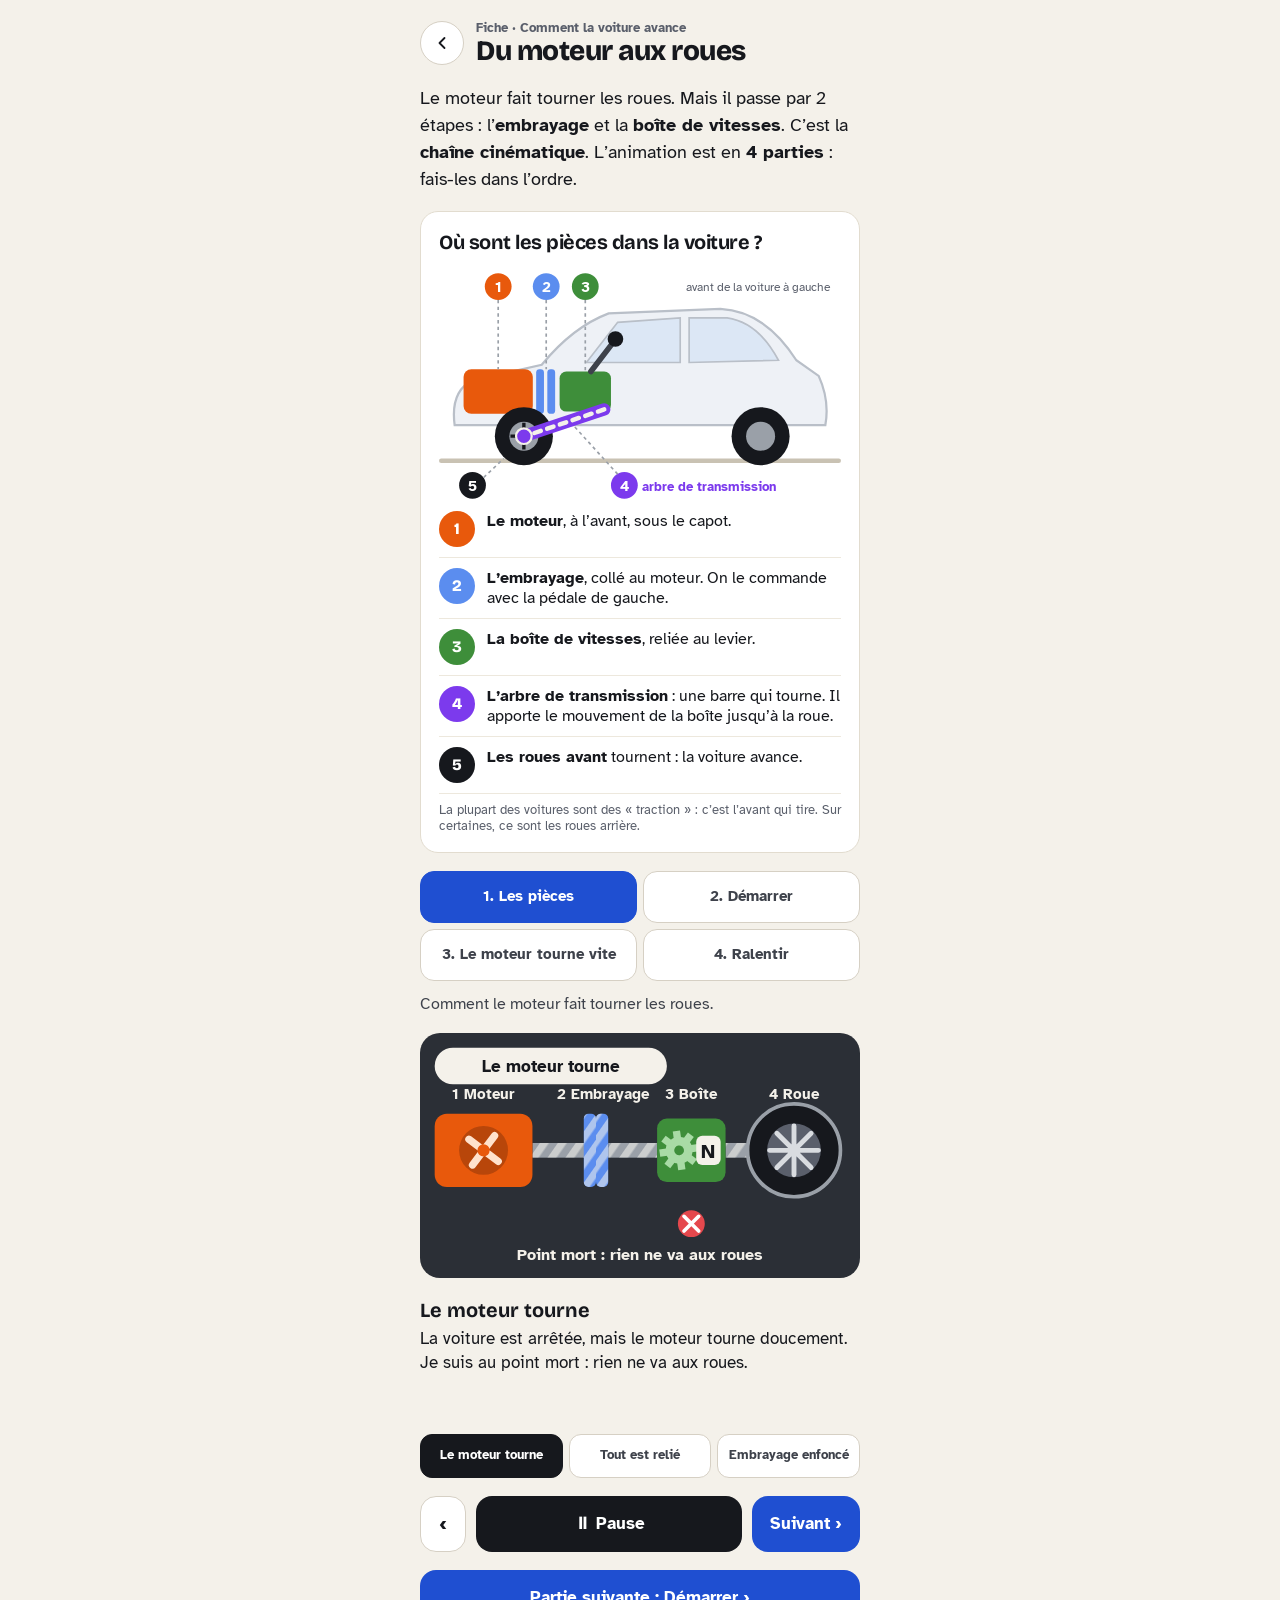
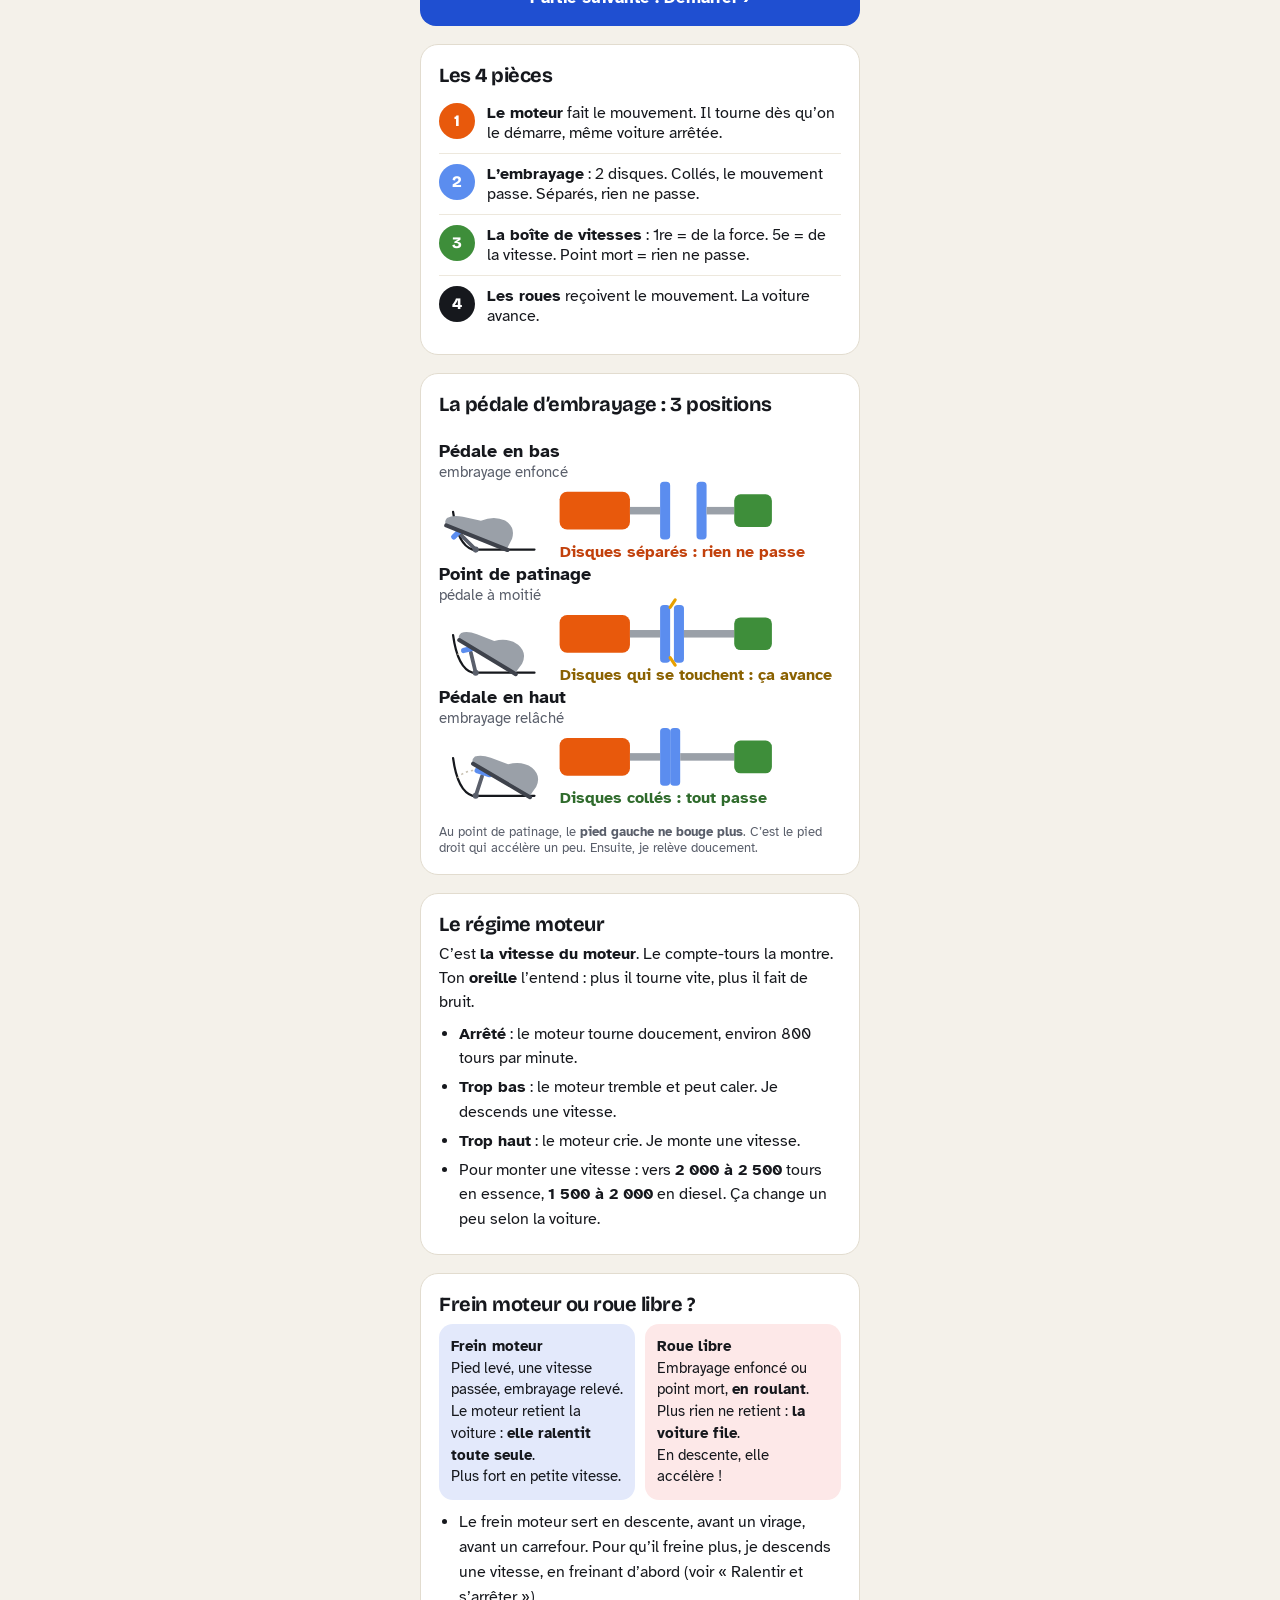
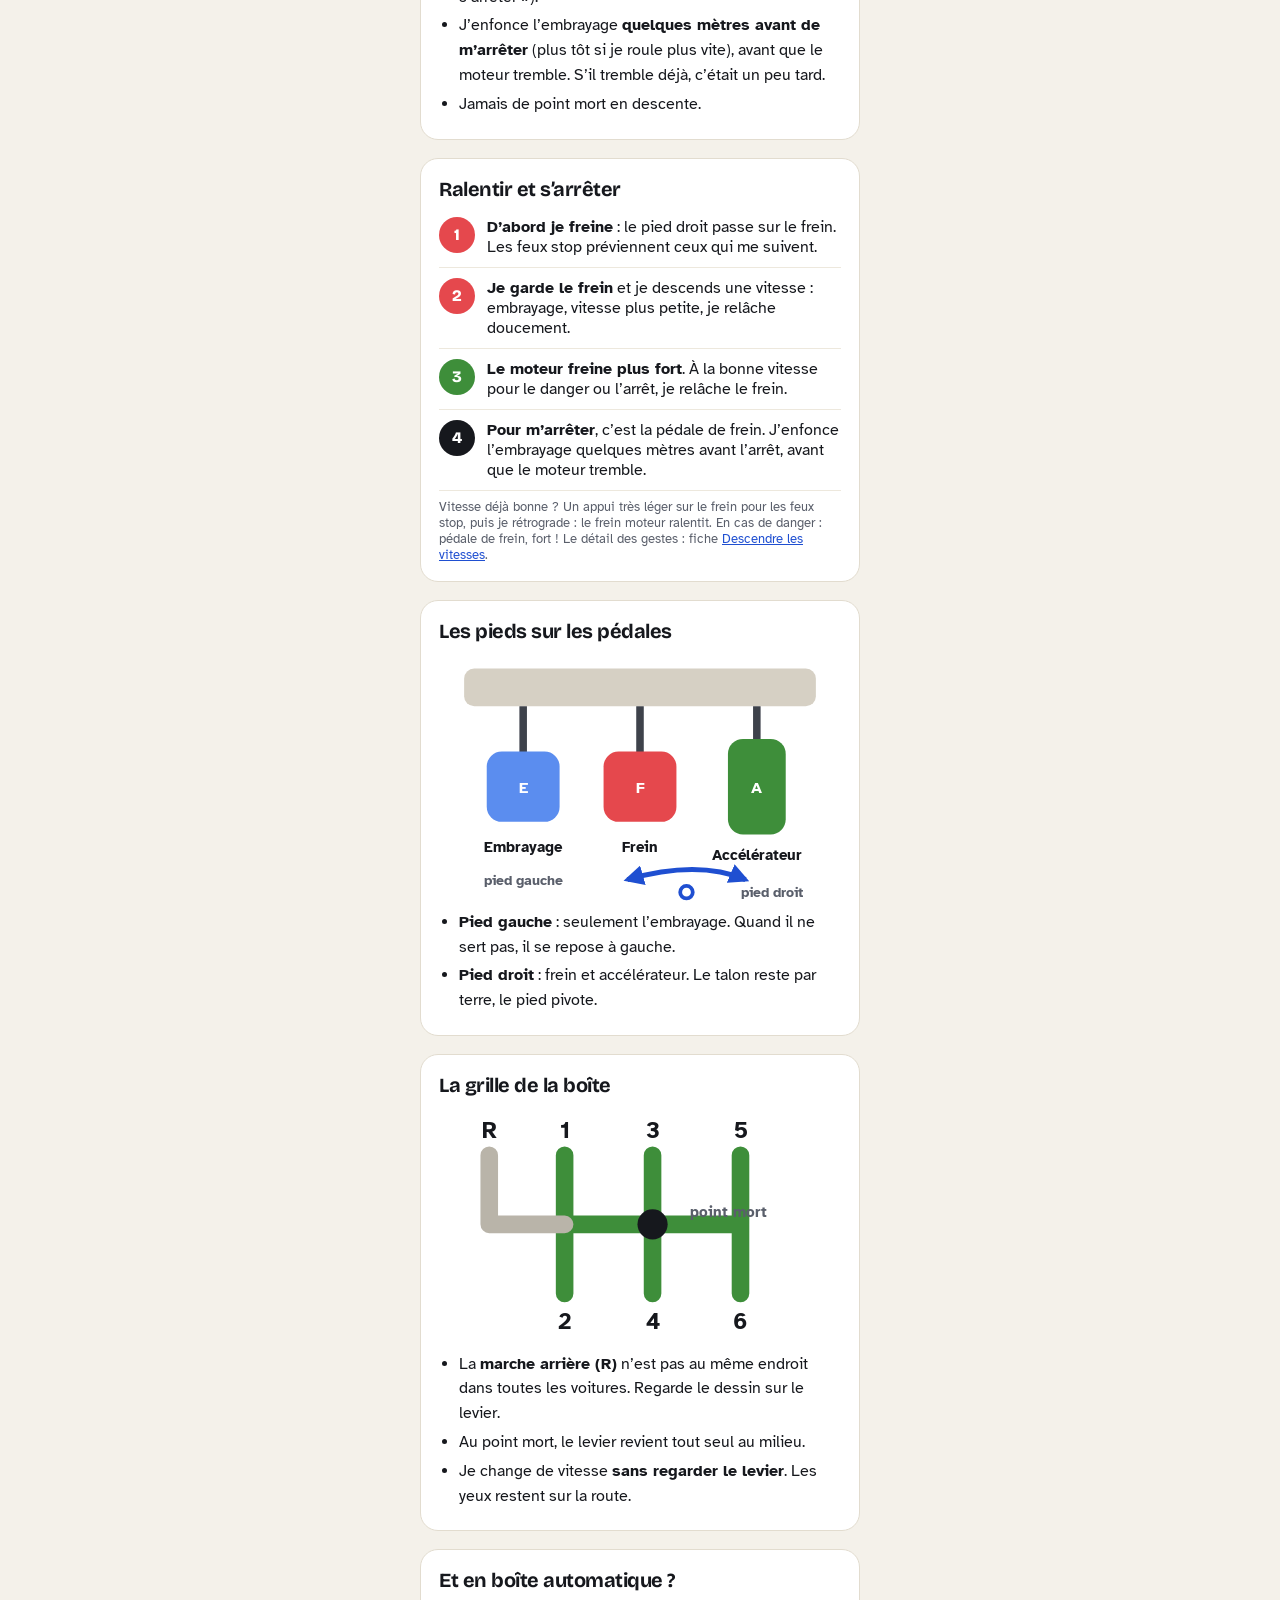
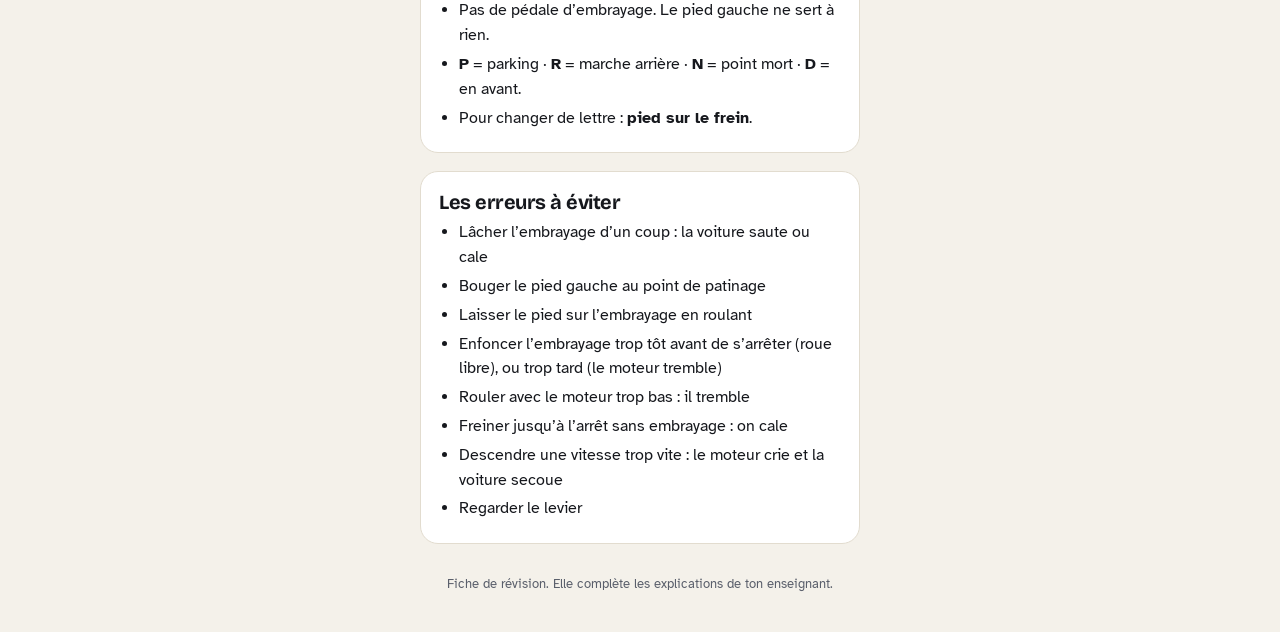
==== commit 2c3b42b3: "Add files via upload" ====
--- a/fiches/chaine.html
+++ b/fiches/chaine.html
@@ -124,7 +124,7 @@
       <g id="uC" transform="translate(58 326)"></g>
       <g id="grpF"><g class="lbl" font-size="12" fill="#F4F1EA" text-anchor="middle"><text x="180" y="224">Frein</text><text x="180" y="238" font-weight="400" opacity=".8">pied droit</text></g><g id="uF" transform="translate(176 326)"></g></g>
       <g id="uA" transform="translate(294 326)"></g>
-      <text x="62" y="346" text-anchor="middle" class="lbl" font-size="11" fill="#FFD43B">jaune : point de patinage</text>
+      <text x="8" y="346" text-anchor="start" class="lbl" font-size="11" fill="#FFD43B">jaune : point de patinage</text>
       <line x1="12" y1="356" x2="348" y2="356" stroke="#3E424B" stroke-width="2"/>
       <!-- compte-tours -->
       <g transform="translate(130 432) scale(.82)">
@@ -137,6 +137,7 @@
       <text x="130" y="466" text-anchor="middle" font-family="Atkinson Hyperlegible, sans-serif" font-size="11" fill="#F4F1EA" opacity=".8">tours par minute</text>
       <text id="spdT" x="276" y="430" text-anchor="middle" class="lbl" font-size="26" fill="#F4F1EA">0 km/h</text>
       <text x="276" y="452" text-anchor="middle" font-family="Atkinson Hyperlegible, sans-serif" font-size="12" fill="#F4F1EA" opacity=".8">vitesse</text>
+      <g id="pauseB" opacity="0"><rect x="8" y="244" width="112" height="24" rx="12" fill="#FFD43B"/><text x="64" y="261" text-anchor="middle" class="lbl" font-size="13" fill="#16181D">⏸ PAUSE</text></g>
       <g id="stallB" opacity="0"><rect x="134" y="142" width="92" height="28" rx="14" fill="#E5484D"/><text x="180" y="161" text-anchor="middle" class="lbl" font-size="14" fill="#fff">Calé !</text></g>
       <g><rect x="12" y="12" width="190" height="30" rx="15" fill="#F4F1EA"/><text id="badgeT" x="107" y="32" text-anchor="middle" class="lbl" font-size="14" fill="#16181D"></text></g>
     </svg>
@@ -298,6 +299,9 @@
   // ---- les étapes ----
   // c : embrayage (0 = pédale enfoncée / débrayé, 1 = relevée / embrayé) · g : gaz (0-1)
   // rpm : régime · v : km/h · b : rotation du disque côté boîte (tr/min équivalents) · flow : 'fwd' | 'back' | 'cut' | 'none'
+  // remontée de l'embrayage avec pause quand les disques se touchent (le frein moteur arrive)
+  const releaseWithPause = (q) => q < .3 ? .5 * ease(q / .3) : (q < .65 ? .5 : .5 + .5 * ease(seg(q, .65, .9)));
+  const pauseLevel = (q) => q < .3 ? 0 : (q < .65 ? seg(q, .3, .6) : 1);
   const STEPS = [
     { id: '', k: 'Le moteur tourne', d: 4200, t: 'Le moteur tourne', s: 'La voiture est arrêtée, mais le moteur tourne doucement. Je suis au point mort : rien ne va aux roues.',
       f: (p) => ({ c: 1, g: 0, rpm: 800, v: 0, b: 800, gear: 'N', flow: 'none', ft: 'Point mort : rien ne va aux roues' }) },
@@ -315,22 +319,26 @@
       f: (p) => { const q = ease(p), v = lerp(6, 12, q); return { c: lerp(.5, 1, q), g: lerp(.18, .25, q), rpm: lerp(1100, 12 * R1, q), v, b: v * R1, gear: '1', flow: 'fwd', ft: 'Le moteur fait tourner les roues' }; } },
     { id: 'regime', k: 'J’accélère', d: 5200, t: 'Le régime moteur', s: 'J’accélère : le moteur tourne plus vite (l’aiguille monte), et la voiture va plus vite. Écoute : le bruit monte aussi.',
       f: (p) => { const q = ease(p), rpm = lerp(1500, 2800, q), v = rpm / R1; return { c: 1, g: lerp(.25, .7, q), rpm, v, b: rpm, gear: '1', flow: 'fwd', ft: 'L’aiguille monte : le moteur tourne vite' }; } },
-    { id: 'passer2', k: 'Je passe la 2e', d: 6000, t: 'Je passe la 2e', s: 'Le moteur tourne vite : je passe la 2e. Embrayage enfoncé, 2e, je relâche. La voiture va aussi vite, mais le moteur tourne moins vite : l’aiguille redescend.',
-      f: (p) => { const v = 22.4, sh = seg(p, .1, .8); const g = sh < .5 ? 0 : .35; const c = sh < .3 ? 1 - seg(sh, 0, .3) : (sh < .55 ? 0 : seg(sh, .55, 1)); const gear = sh > .38 ? '2' : '1';
-        const rpm = p < .1 ? 2800 : (sh < .3 ? lerp(2800, 2400, seg(sh, 0, .3)) : lerp(2400, v * R2, seg(sh, .3, 1)));
-        return { c, g, rpm, v, b: gear === '1' ? v * R1 : (gear === '2' ? v * R2 : rpm * c), gear, flow: c < .9 ? 'cut' : 'fwd', ft: c < .9 ? 'Embrayage enfoncé : je change de vitesse' : (gear === '2' ? 'En 2e : l’aiguille redescend' : 'Le moteur tourne vite') }; } },
+    { id: 'passer2', k: 'Je passe la 2e', d: 8000, t: 'Je passe la 2e', s: 'Le moteur tourne vite : embrayage enfoncé, 2e. Je remonte l’embrayage avec une pause quand les disques se touchent : le moteur s’accroche aux roues. Puis je finis de relâcher en accélérant : l’aiguille est plus basse qu’en 1re.',
+      f: (p) => { const v = 22.4; let c, g = 0, gear, rpm, flow, ft, pause = false, emb;
+        if (p < .2) { c = 1 - ease(seg(p, 0, .2)); gear = '1'; rpm = lerp(2800, 2400, seg(p, 0, .2)); flow = c > .9 ? 'fwd' : 'cut'; ft = 'Embrayage enfoncé'; }
+        else if (p < .35) { c = 0; gear = seg(p, .2, .35) > .5 ? '2' : '1'; rpm = lerp(2400, 1300, seg(p, .2, .35)); flow = 'cut'; ft = 'Je passe la 2e'; }
+        else if (p < .45) { c = .5 * ease(seg(p, .35, .45)); gear = '2'; rpm = 1300; flow = 'cut'; ft = 'Je relâche doucement…'; }
+        else if (p < .7) { const q = seg(p, .45, .7); c = lerp(.5, .56, q); gear = '2'; rpm = lerp(1300, v * R2, ease(seg(q, 0, .5))); flow = 'back'; emb = seg(q, 0, .3); pause = true; ft = 'Pause : le moteur s’accroche aux roues'; }
+        else { const q = seg(p, .7, .95); c = lerp(.56, 1, ease(q)); g = .35 * seg(q, 0, .6); gear = '2'; rpm = v * R2; flow = g > .08 ? 'fwd' : 'back'; ft = 'En 2e : l’aiguille est plus basse'; }
+        return { c, g, rpm, v, b: gear === '1' ? v * R1 : v * R2, gear, flow, ft, pause, emb }; } },
     { id: 'freinmoteur', k: 'Frein moteur', d: 7000, t: 'Le frein moteur', s: 'J’accélère en 2e : le moteur fait avancer la voiture. Puis je lève le pied de l’accélérateur. Tout de suite, le moteur retient les roues (anneau bleu) : la voiture ralentit toute seule, sans toucher au frein.',
       f: (p) => { if (p < .3) { const v = 24; return { c: 1, g: .45, rpm: v * R2, v, b: v * R2, gear: '2', flow: 'fwd', ft: 'J’accélère : le moteur fait avancer' }; }
         const q = seg(p, .3, 1), v = lerp(24, 12, ease(q)), g = .45 * (1 - seg(p, .3, .36));
         return { c: 1, g, rpm: v * R2, v, b: v * R2, gear: '2', flow: 'back', emb: seg(p, .3, .38), ft: 'Pied levé : le moteur retient les roues' }; } },
-    { id: 'retrograder', k: 'Descendre une vitesse', d: 10000, t: 'Ralentir et descendre une vitesse', s: 'Je roule en 3e. D’abord je freine : les feux stop s’allument. Je garde le frein pendant que je passe la 2e. Le moteur tourne plus vite et freine plus fort. À la bonne vitesse, je relâche le frein.',
-      f: (p) => { let v, c = 1, g = 0, fb, gear = '3', rpm, flow = 'back', ft;
-        if (p < .3) { const q = seg(p, 0, .3); v = lerp(45, 33, ease(q)); g = .3 * (1 - seg(q, 0, .2)); fb = .45 * seg(q, .15, .35); ft = 'D’abord je freine'; }
-        else if (p < .62) { const q = seg(p, .3, .62); v = lerp(33, 29, q); fb = .45; c = q < .25 ? 1 - seg(q, 0, .25) : (q < .5 ? 0 : seg(q, .5, 1)); gear = q < .3 ? '3' : (q < .42 ? 'N' : '2'); flow = c > .9 ? 'back' : 'cut'; ft = 'Frein gardé : je passe la 2e'; }
-        else { const q = seg(p, .62, 1); v = lerp(29, 18, ease(q)); gear = '2'; fb = .45 * (1 - seg(q, .25, .5)); ft = fb > .04 ? 'Frein + moteur qui freine plus fort' : 'Bonne vitesse : je relâche le frein'; }
-        const geared = gear === '3' ? v * R3 : (gear === '2' ? v * R2 : 800);
-        rpm = c > .95 ? geared : lerp(800, geared, c);
-        return { c, g, fb, rpm, v, b: gear === 'N' ? rpm * c : geared, gear, flow, ft }; } },
+    { id: 'retrograder', k: 'Descendre une vitesse', d: 12000, t: 'Ralentir et descendre une vitesse', s: 'Je roule en 3e. D’abord je freine : feux stop. Je garde le frein, embrayage, 2e. Je remonte l’embrayage avec une pause quand les disques se touchent : le moteur s’accroche aux roues et le frein moteur s’active. À la bonne vitesse, je relâche le frein.',
+      f: (p) => { let v, c = 1, g = 0, fb = .45, gear = '3', rpm, flow = 'back', ft, pause = false, emb;
+        if (p < .22) { const q = seg(p, 0, .22); v = lerp(45, 33, ease(q)); g = .3 * (1 - seg(q, 0, .2)); fb = .45 * seg(q, .15, .35); ft = 'D’abord je freine'; rpm = v * R3; }
+        else if (p < .42) { const q = seg(p, .22, .42); v = lerp(33, 30, q); c = q < .35 ? 1 - seg(q, 0, .35) : 0; gear = q < .55 ? '3' : (q < .75 ? 'N' : '2'); flow = c > .9 ? 'back' : 'cut'; ft = 'Frein gardé : embrayage, 2e'; rpm = c > .5 ? v * R3 : 800; }
+        else if (p < .5) { v = 29.5; c = .5 * ease(seg(p, .42, .5)); gear = '2'; flow = 'cut'; ft = 'Je relâche doucement…'; rpm = 800; }
+        else if (p < .72) { const q = seg(p, .5, .72); v = lerp(29.5, 26, q); c = lerp(.5, .56, q); gear = '2'; rpm = lerp(800, v * R2, ease(seg(q, 0, .45))); emb = seg(q, 0, .3); pause = true; ft = 'Pause : le moteur s’accroche, frein moteur !'; }
+        else { const q = seg(p, .72, 1); v = lerp(26, 18, ease(q)); c = lerp(.56, 1, ease(seg(q, 0, .3))); gear = '2'; fb = .45 * (1 - seg(q, .35, .6)); rpm = v * R2; ft = fb > .04 ? 'Frein + frein moteur' : 'Bonne vitesse : je relâche le frein'; }
+        return { c, g, fb, rpm, v, b: gear === 'N' ? 0 : (gear === '2' ? v * R2 : v * R3), gear, flow, ft, pause, emb }; } },
     { id: 'arret', k: 'S\'arrêter', d: 7000, t: 'S’arrêter', s: 'Pour m’arrêter, c’est la pédale de frein. Je freine doucement. Quelques mètres avant l’arrêt, j’enfonce l’embrayage, avant que le moteur tremble. S’il tremble déjà, c’était un peu tard. Arrêté : pied sur le frein, point mort.',
       f: (p) => { let v, c = 1, fb, gear = '2', flow = 'back', ft, rpm;
         if (p < .3) { const q = seg(p, 0, .3); v = lerp(16, 12.5, q); fb = .4 * Math.min(1, q * 3); ft = 'Je freine doucement'; }
@@ -411,6 +419,7 @@
     $('rpmT').textContent = String(Math.round(s.rpm / 50) * 50);
     $('spdT').textContent = Math.round(s.v) + ' km/h';
     $('stallB').setAttribute('opacity', s.stall ? 1 : 0);
+    $('pauseB').setAttribute('opacity', s.pause ? (Math.floor(performance.now() / 400) % 2 ? 1 : .55) : 0);
     $('badgeT').textContent = st.k;
     $('capT').textContent = st.t; $('capS').textContent = st.s;
     [...stepsEl.children].forEach((b, i) => b.setAttribute('aria-current', String(i === idx)));
